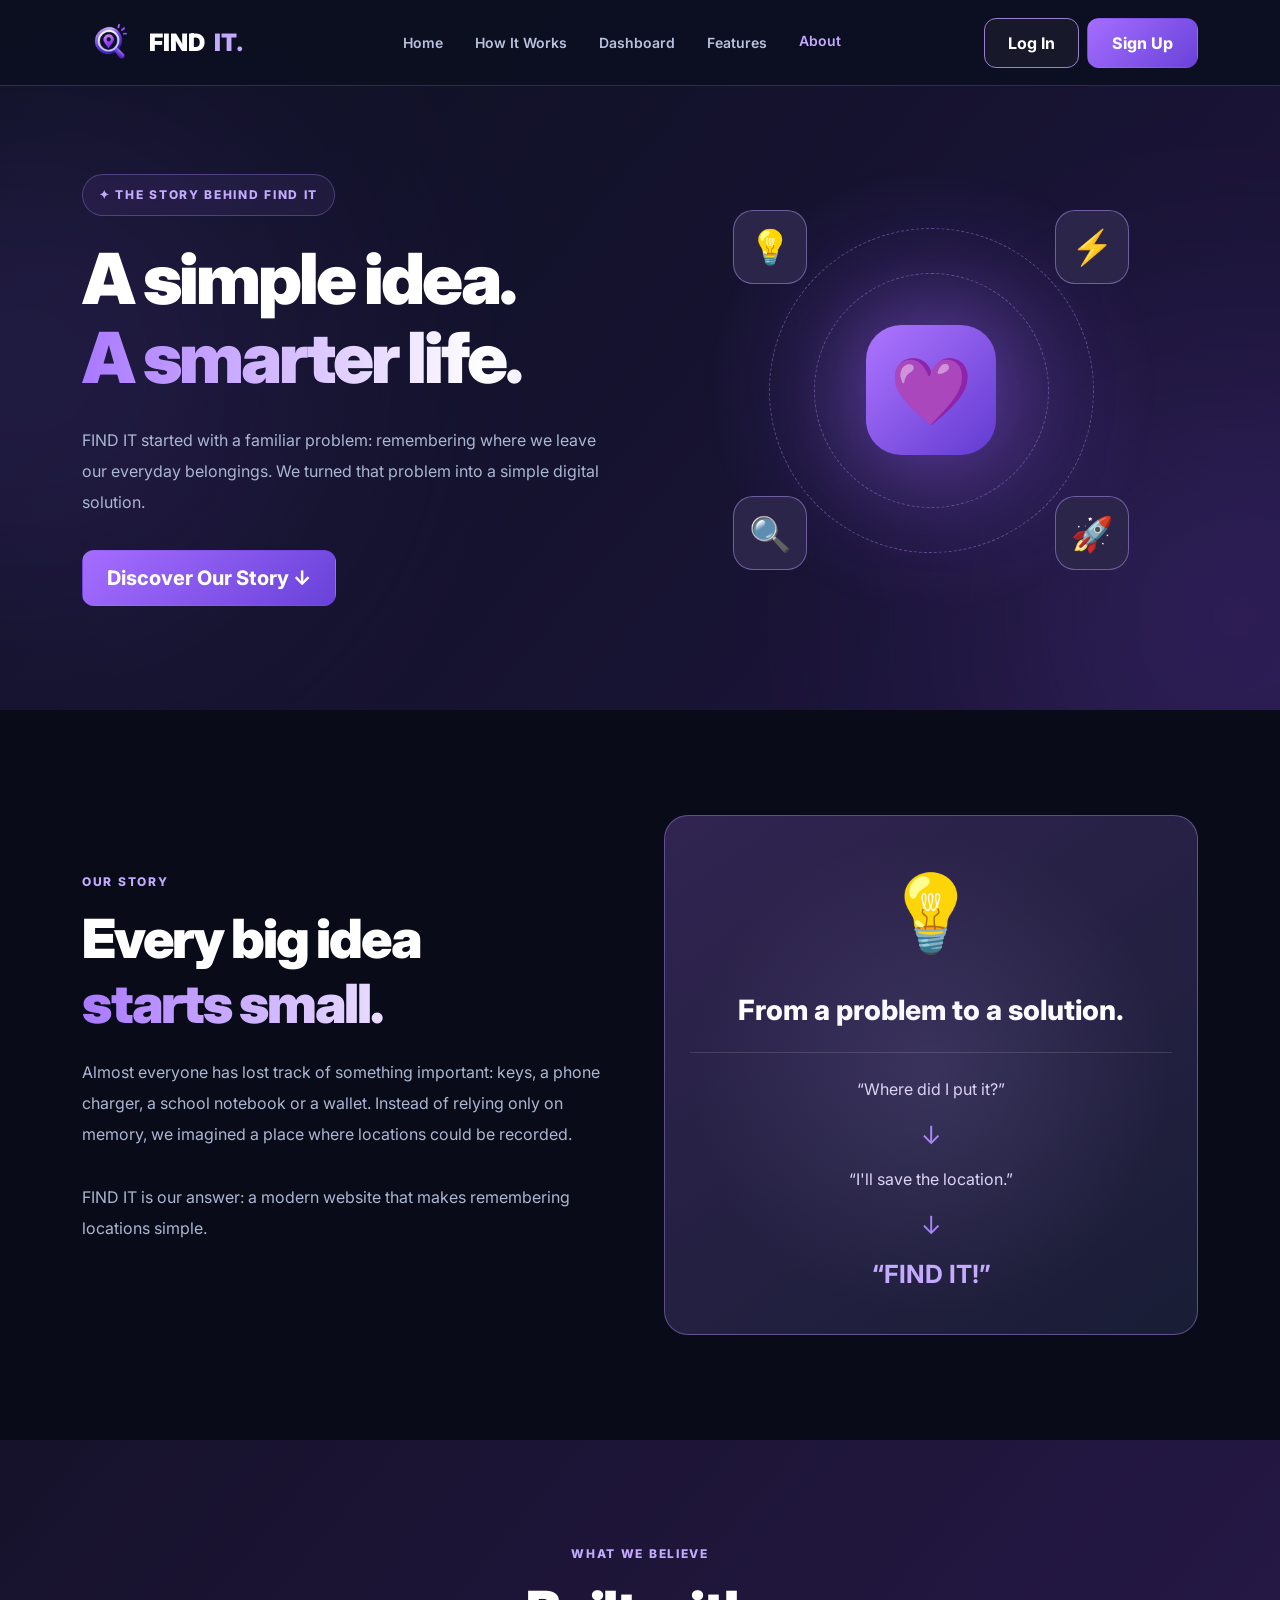
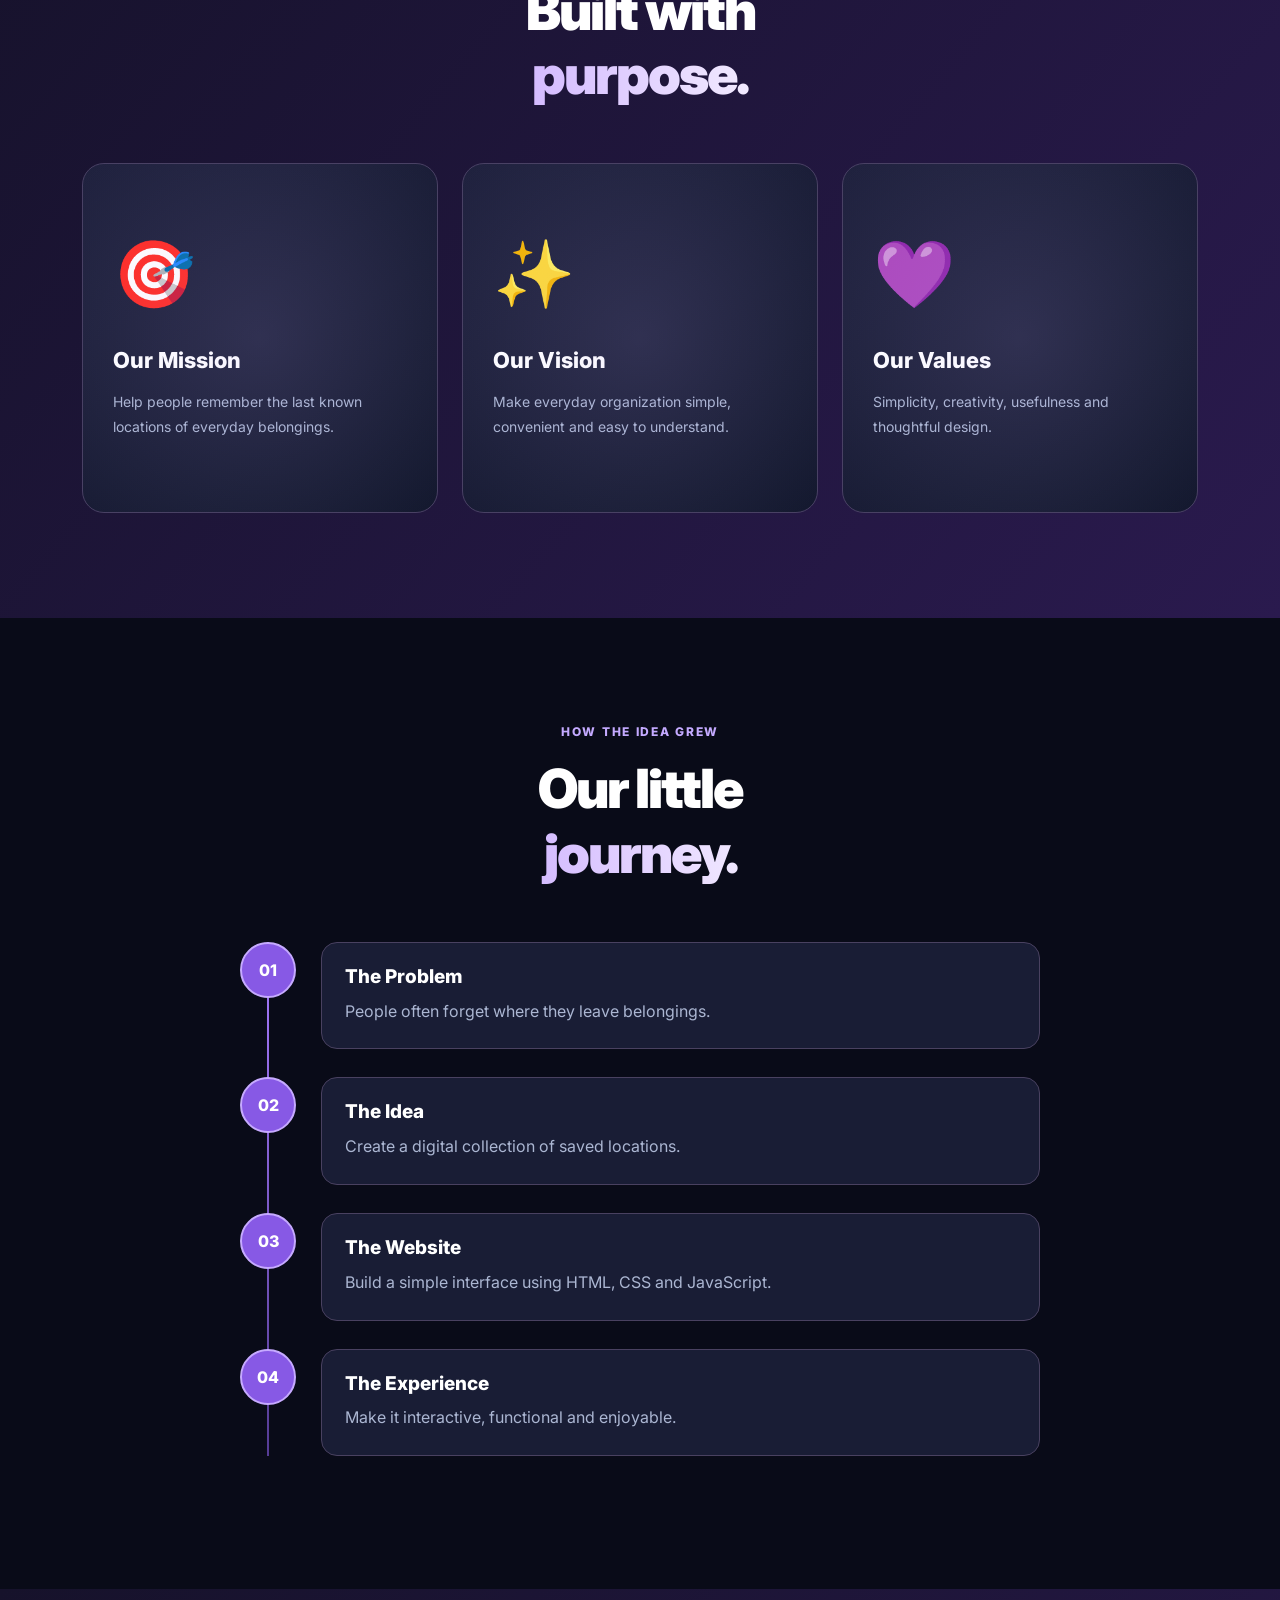
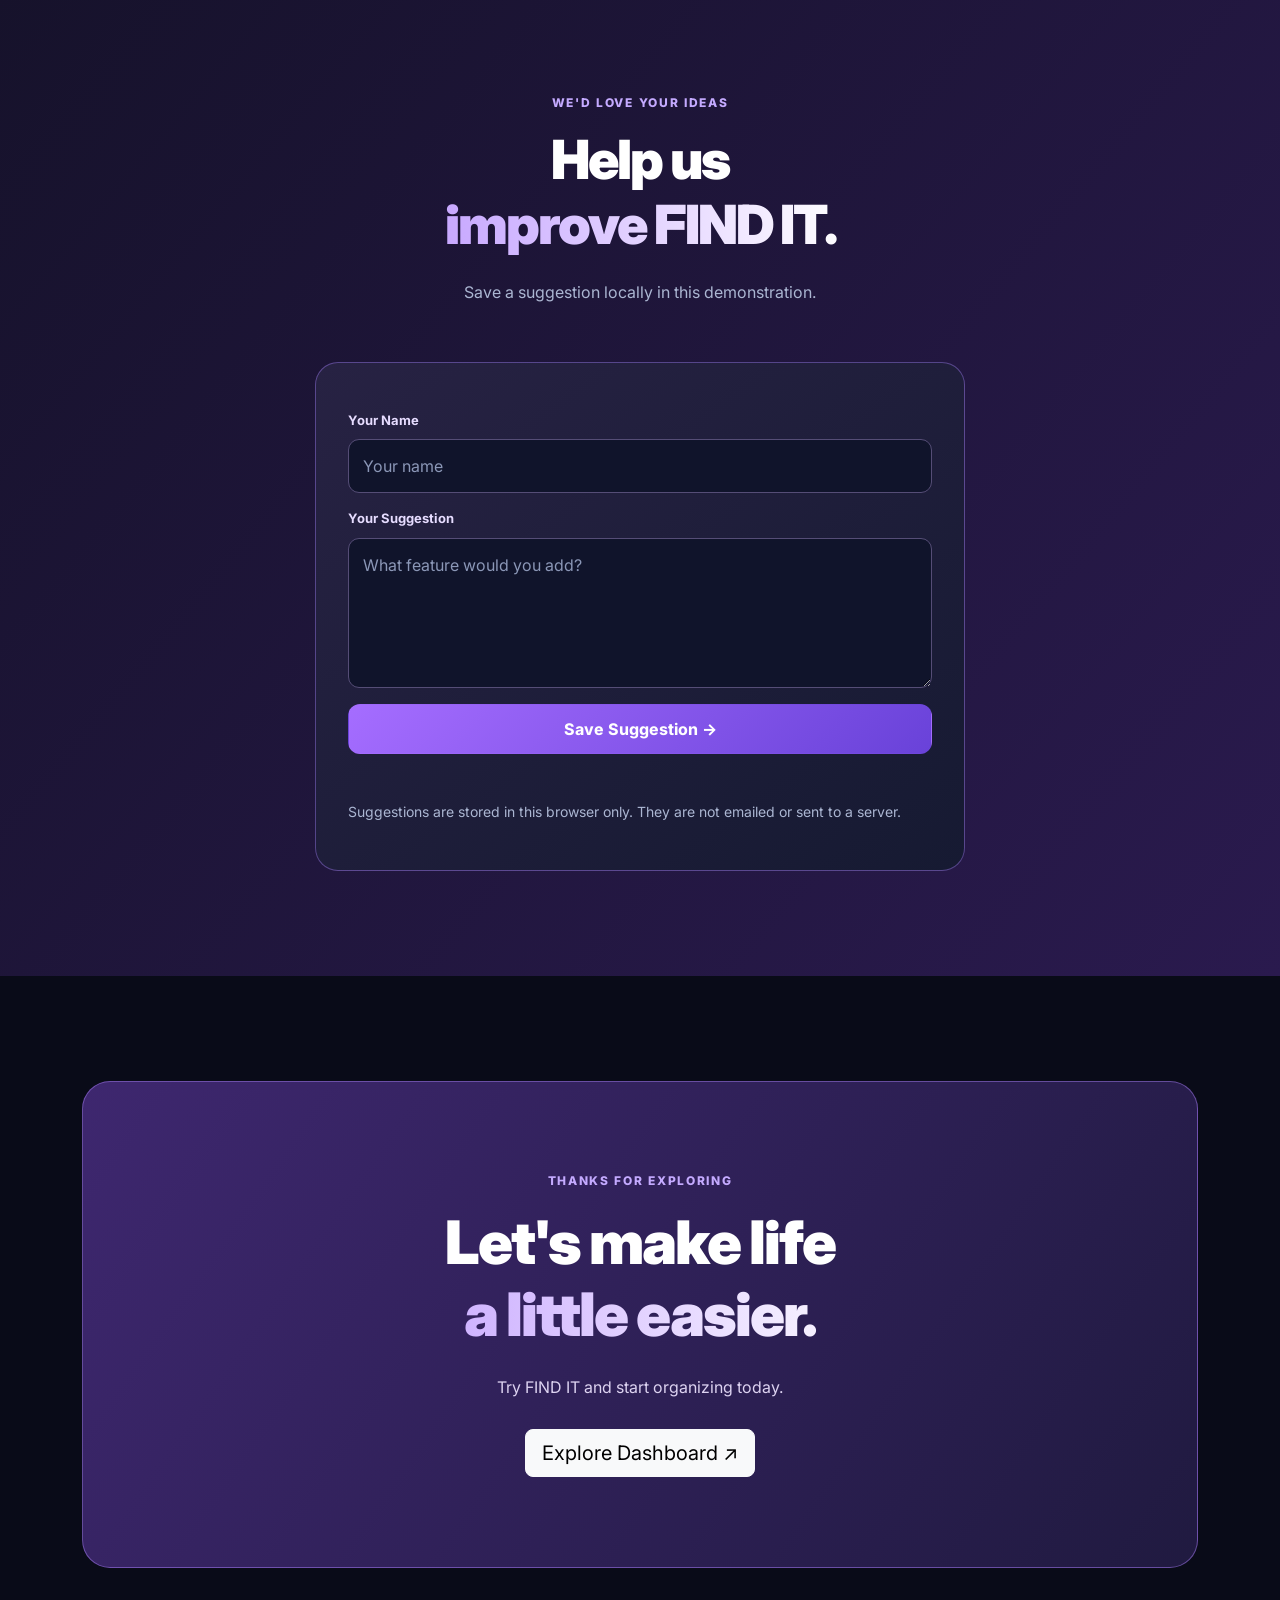
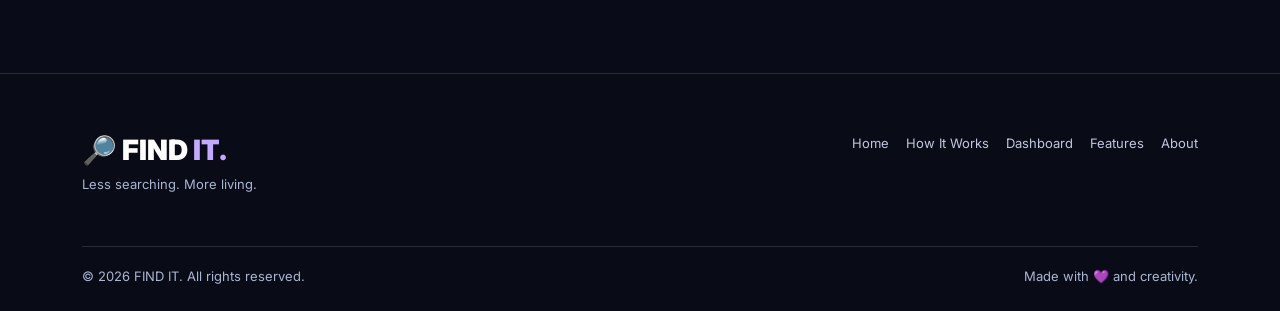
==== about.html @ 4966f564 "A A" ====
<!DOCTYPE html>
<html lang="en">
<head>
  <meta charset="UTF-8">
  <meta name="viewport" content="width=device-width, initial-scale=1">
  <title>FIND IT | About Us</title>
  <link rel="stylesheet" href="https://cdn.jsdelivr.net/npm/bootstrap@5.3.3/dist/css/bootstrap.min.css">
  <link rel="stylesheet" href="style.css">
</head>
<body data-page="about">

<div id="site-header"></div>
<div class="scroll-progress" id="scrollProgress"></div>

<main>

  <section class="hero inner-hero">
    <div class="glow glow-one"></div>
    <div class="glow glow-two"></div>

    <div class="container">
      <div class="row align-items-center g-5">

        <div class="col-lg-6">
          <p class="eyebrow animate-down">
            ✦ THE STORY BEHIND FIND IT
          </p>

          <h1 class="hero-title">
            <span class="line-appear">A simple idea.</span>
            <span class="gradient-text line-appear delay-one">
              A smarter life.
            </span>
          </h1>

          <p class="hero-description animate-up">
            FIND IT started with a familiar problem:
            remembering where we leave our everyday belongings.
            We turned that problem into a simple digital solution.
          </p>

          <a href="#ourStory" class="btn btn-glow btn-lg">
            Discover Our Story ↓
          </a>
        </div>

        <div class="col-lg-6">
          <div class="magic-scene animate-right">
            <div class="orbit orbit-large"></div>
            <div class="orbit orbit-small"></div>
            <div class="magic-center">💜</div>
            <span class="magic-item magic-one">💡</span>
            <span class="magic-item magic-two">⚡</span>
            <span class="magic-item magic-three">🔍</span>
            <span class="magic-item magic-four">🚀</span>
          </div>
        </div>

      </div>
    </div>
  </section>

  <section class="section-space" id="ourStory">
    <div class="container">
      <div class="row align-items-center g-5">

        <div class="col-lg-6 reveal-left">
          <p class="section-label">OUR STORY</p>

          <h2 class="section-title">
            Every big idea
            <span class="gradient-text">starts small.</span>
          </h2>

          <p class="section-description">
            Almost everyone has lost track of something important:
            keys, a phone charger, a school notebook or a wallet.
            Instead of relying only on memory, we imagined
            a place where locations could be recorded.
          </p>

          <p class="section-description">
            FIND IT is our answer: a modern website
            that makes remembering locations simple.
          </p>
        </div>

        <div class="col-lg-6 reveal-right">
          <div class="story-card tilt-card">
            <div class="story-icon">💡</div>
            <h3>From a problem to a solution.</h3>
            <div class="story-line"></div>
            <p>“Where did I put it?”</p>
            <div class="story-arrow">↓</div>
            <p>“I'll save the location.”</p>
            <div class="story-arrow">↓</div>
            <strong>“FIND IT!”</strong>
          </div>
        </div>

      </div>
    </div>
  </section>

  <section class="section-space section-purple">
    <div class="container">
      <div class="section-heading reveal-zoom">
        <p class="section-label">WHAT WE BELIEVE</p>
        <h2>
          Built with
          <span class="gradient-text">purpose.</span>
        </h2>
      </div>

      <div class="row g-4">

        <div class="col-lg-4">
          <div class="feature-card reveal-left tilt-card">
            <div class="feature-icon">🎯</div>
            <h3>Our Mission</h3>
            <p>
              Help people remember the last known locations
              of everyday belongings.
            </p>
          </div>
        </div>

        <div class="col-lg-4">
          <div class="feature-card reveal-up tilt-card">
            <div class="feature-icon">✨</div>
            <h3>Our Vision</h3>
            <p>
              Make everyday organization simple,
              convenient and easy to understand.
            </p>
          </div>
        </div>

        <div class="col-lg-4">
          <div class="feature-card reveal-right tilt-card">
            <div class="feature-icon">💜</div>
            <h3>Our Values</h3>
            <p>
              Simplicity, creativity, usefulness
              and thoughtful design.
            </p>
          </div>
        </div>

      </div>
    </div>
  </section>

  <section class="section-space">
    <div class="container">
      <div class="section-heading reveal-up">
        <p class="section-label">HOW THE IDEA GREW</p>
        <h2>
          Our little
          <span class="gradient-text">journey.</span>
        </h2>
      </div>

      <div class="timeline">
        <div class="timeline-item reveal-left">
          <span class="timeline-number">01</span>
          <div>
            <h3>The Problem</h3>
            <p>People often forget where they leave belongings.</p>
          </div>
        </div>

        <div class="timeline-item reveal-right">
          <span class="timeline-number">02</span>
          <div>
            <h3>The Idea</h3>
            <p>Create a digital collection of saved locations.</p>
          </div>
        </div>

        <div class="timeline-item reveal-left">
          <span class="timeline-number">03</span>
          <div>
            <h3>The Website</h3>
            <p>Build a simple interface using HTML, CSS and JavaScript.</p>
          </div>
        </div>

        <div class="timeline-item reveal-right">
          <span class="timeline-number">04</span>
          <div>
            <h3>The Experience</h3>
            <p>Make it interactive, functional and enjoyable.</p>
          </div>
        </div>
      </div>
    </div>
  </section>

  <section class="section-space section-purple">
    <div class="container">

      <div class="section-heading reveal-zoom">
        <p class="section-label">WE'D LOVE YOUR IDEAS</p>
        <h2>
          Help us
          <span class="gradient-text">improve FIND IT.</span>
        </h2>
        <p>Save a suggestion locally in this demonstration.</p>
      </div>

      <form id="feedbackForm" class="feedback-card reveal-up">
        <label for="feedbackName">Your Name</label>
        <input id="feedbackName" class="form-control dark-input"
               required maxlength="60"
               placeholder="Your name">

        <label for="feedbackMessage">Your Suggestion</label>
        <textarea id="feedbackMessage"
                  class="form-control dark-input"
                  rows="5" required maxlength="500"
                  placeholder="What feature would you add?"></textarea>

        <button type="submit" class="btn btn-glow w-100 mt-3">
          Save Suggestion →
        </button>

        <p id="feedbackStatus" role="status" class="form-status"></p>

        <p class="small muted">
          Suggestions are stored in this browser only.
          They are not emailed or sent to a server.
        </p>
      </form>

    </div>
  </section>

  <section class="section-space">
    <div class="container">
      <div class="cta-card reveal-zoom">
        <p class="section-label">THANKS FOR EXPLORING</p>
        <h2>
          Let's make life
          <span class="gradient-text">a little easier.</span>
        </h2>
        <p>Try FIND IT and start organizing today.</p>
        <a href="dashboard.html" class="btn btn-light btn-lg">
          Explore Dashboard ↗
        </a>
      </div>
    </div>
  </section>

</main>

<div id="site-footer"></div>

<script src="https://cdn.jsdelivr.net/npm/bootstrap@5.3.3/dist/js/bootstrap.bundle.min.js"></script>
<script src="main.js"></script>
</body>
</html>
---- style.css ----
@import url("https://fonts.googleapis.com/css2?family=Inter:wght@400;500;600;700;800;900&display=swap");

:root {
  --bg: #090b18;
  --surface: #171b33;
  --surface2: #24213e;
  --purple: #9364f6;
  --purple-light: #c4aaff;
  --text: #ffffff;
  --muted: #abb6d2;
  --border: #ffffff22;
}

* {
  box-sizing: border-box;
}

html {
  scroll-behavior: smooth;
  scroll-padding-top: 90px;
}

body {
  margin: 0;
  background: var(--bg);
  color: var(--text);
  font-family: Inter, Arial, sans-serif;
  overflow-x: hidden;
}

a {
  text-decoration: none;
}

button, input, textarea, select {
  font-family: inherit;
}

button:focus-visible,
a:focus-visible,
input:focus-visible {
  outline: 2px solid #d9c8ff;
  outline-offset: 3px;
}

::selection {
  background: #9064e9;
  color: white;
}

.scroll-progress {
  position: fixed;
  top: 0;
  left: 0;
  width: 0;
  height: 3px;
  z-index: 3000;
  background: linear-gradient(90deg, #9564ff, #f0d3ff);
  box-shadow: 0 0 18px #a77aff;
  pointer-events: none;
}

.site-nav {
  min-height: 86px;
  background: #0c1021ed;
  backdrop-filter: blur(22px);
  border-bottom: 1px solid var(--border);
  transition: box-shadow .3s, background .3s;
}

.site-nav.scrolled {
  background: #090c18f5;
  box-shadow: 0 15px 45px #0007;
}

.brand {
  display: flex;
  align-items: center;
  gap: 9px;
  color: white !important;
  font-size: 24px;
  font-weight: 900;
}

.brand img {
  width: 58px;
  height: 58px;
  object-fit: contain;
  transition: transform .4s;
}

.brand:hover img {
  transform: rotate(-10deg) scale(1.14);
}

.brand span,
.site-footer h3 span {
  color: var(--purple-light);
}

.site-nav .nav-link {
  color: #b9c2dd;
  font-size: 14px;
  font-weight: 600;
  padding: 10px 12px !important;
  transition: color .25s, transform .25s;
}

.site-nav .nav-link:hover,
.site-nav .nav-link.active {
  color: var(--purple-light);
  transform: translateY(-2px);
}

.btn-glow {
  background: linear-gradient(135deg, #a56dff, #6942d9);
  border: 1px solid transparent;
  border-radius: 12px;
  color: white;
  padding: 12px 24px;
  font-weight: 750;
  transition: transform .3s, box-shadow .3s, background .3s;
}

.btn-glow:hover {
  color: white;
  transform: translateY(-5px);
  box-shadow: 0 15px 40px #8b5cf677;
}

.btn-outline-custom {
  background: #ffffff0b;
  border: 1px solid #9b80cf;
  color: white;
  border-radius: 12px;
  padding: 11px 23px;
  font-weight: 700;
  transition: .3s;
}

.btn-outline-custom:hover {
  background: #9265e933;
  color: white;
  border-color: #d3bcff;
  transform: translateY(-4px);
}

.avatar-button {
  display: grid;
  place-items: center;
  position: relative;
  overflow: hidden;
  width: 49px;
  height: 49px;
  border-radius: 50%;
  border: 2px solid #baa0ff;
  background: linear-gradient(135deg, #a16cff, #633ecb);
  color: white;
  font-size: 21px;
  font-weight: 800;
  transition: transform .3s, box-shadow .3s;
}

.avatar-button:hover {
  transform: scale(1.1);
  box-shadow: 0 0 30px #9064ff77;
}

.avatar-button::after {
  display: none;
}

.avatar-photo {
  display: none;
  position: absolute;
  inset: 0;
  width: 100%;
  height: 100%;
  object-fit: cover;
}

.user-menu {
  min-width: 295px;
  background: #1b203a;
  border: 1px solid #795eae;
  border-radius: 17px;
  padding: 13px;
  color: white;
  box-shadow: 0 25px 75px #0009;
  animation: menuEnter .25s ease;
}

.user-menu .dropdown-item {
  color: #eee5ff;
  border-radius: 10px;
  padding: 12px;
  white-space: normal;
}

.user-menu .dropdown-item:hover {
  background: #8355e933;
  color: white;
}

.account-name,
.account-email {
  overflow-wrap: anywhere;
}

.account-email {
  color: var(--muted);
  font-size: 12px;
}

.hero {
  position: relative;
  isolation: isolate;
  min-height: 760px;
  display: flex;
  align-items: center;
  overflow: hidden;
  padding: 170px 0 100px;
  background: linear-gradient(130deg, #0c1020, #1e153d);
}

.inner-hero {
  min-height: 640px;
}

.glow {
  position: absolute;
  z-index: -1;
  width: 430px;
  height: 430px;
  border-radius: 50%;
  background: #8954ea;
  filter: blur(140px);
  opacity: .25;
  pointer-events: none;
  animation: glowMove 10s ease-in-out infinite alternate;
}

.glow-one {
  left: -190px;
  top: 150px;
}

.glow-two {
  right: -170px;
  bottom: -120px;
  animation-delay: -4s;
}

.grid-background {
  position: absolute;
  inset: 0;
  opacity: .1;
  background-image:
    linear-gradient(#a78bfa55 1px, transparent 1px),
    linear-gradient(90deg, #a78bfa55 1px, transparent 1px);
  background-size: 75px 75px;
  mask-image: linear-gradient(to bottom, transparent, black, transparent);
  pointer-events: none;
}

.eyebrow,
.section-label,
.kicker {
  color: var(--purple-light);
  font-size: 12px;
  letter-spacing: 1.7px;
  font-weight: 800;
}

.eyebrow {
  display: inline-block;
  border: 1px solid #a88aff55;
  border-radius: 40px;
  background: #9066df18;
  padding: 11px 16px;
  margin-bottom: 24px;
  animation: badgePulse 4s infinite;
}

.hero-title {
  font-size: clamp(43px, 5.5vw, 77px);
  font-weight: 900;
  letter-spacing: -3px;
  line-height: 1.12;
  margin-bottom: 27px;
}

.hero-title > span,
.section-heading h2 > span,
.section-title > span,
.cta-card h2 > span {
  display: block;
}

.gradient-text {
  background: linear-gradient(
    90deg,
    #a978ff,
    #ffffff,
    #9767ff,
    #e5d4ff,
    #a978ff
  );
  background-size: 300%;
  background-clip: text;
  -webkit-background-clip: text;
  -webkit-text-fill-color: transparent;
  animation: gradientMove 7s linear infinite;
}

.hero-description,
.section-description {
  max-width: 550px;
  color: var(--muted);
  font-size: 16px;
  line-height: 1.95;
  margin-bottom: 32px;
}

.hero-highlights {
  display: flex;
  flex-wrap: wrap;
  gap: 22px;
  color: #c5b7e7;
  font-size: 12px;
  margin-top: 30px;
}

.showcase-scene,
.hero-scene,
.magic-scene {
  min-height: 470px;
  position: relative;
  display: flex;
  align-items: center;
  justify-content: center;
  perspective: 1100px;
}

.orbit {
  position: absolute;
  border-radius: 50%;
  border: 1px dashed #b89aff66;
  pointer-events: none;
  animation: rotateOrbit 23s linear infinite;
}

.orbit-large {
  width: 445px;
  height: 445px;
}

.orbit-small {
  width: 330px;
  height: 330px;
  animation-direction: reverse;
  animation-duration: 16s;
}

.dashboard-preview {
  width: min(100%, 430px);
  position: relative;
  z-index: 2;
  border-radius: 25px;
  border: 1px solid #b193ff66;
  background: linear-gradient(145deg, #292445ef, #151b35f5);
  padding: 27px;
  box-shadow: 0 35px 90px #0009;
  backdrop-filter: blur(20px);
  transform-style: preserve-3d;
  animation: dashboardFloat 7s ease-in-out infinite;
  transition: transform .2s, box-shadow .3s;
}

.dashboard-preview:hover {
  box-shadow: 0 40px 95px #8655e855;
}

.preview-header,
.preview-footer {
  display: flex;
  justify-content: space-between;
  color: #c0acf7;
  font-size: 11px;
  letter-spacing: 1px;
}

.preview-header {
  margin-bottom: 25px;
}

.dashboard-preview h3 {
  font-size: 23px;
  font-weight: 800;
}

.muted {
  color: var(--muted);
}

.dashboard-preview .muted {
  font-size: 13px;
}

.preview-search {
  padding: 14px;
  margin: 22px 0;
  border: 1px solid #41466c;
  border-radius: 11px;
  background: #0c122a;
  color: #9faacc;
  font-size: 13px;
}

.preview-item {
  display: flex;
  align-items: center;
  gap: 13px;
  padding: 12px;
  margin: 11px 0;
  background: #ffffff0c;
  border: 1px solid #ffffff14;
  border-radius: 12px;
  transition: transform .3s, background .3s;
}

.preview-item:hover {
  transform: translateX(8px);
  background: #8b63e533;
}

.item-emoji {
  width: 45px;
  height: 45px;
  display: grid;
  place-items: center;
  border-radius: 12px;
  background: #9064ec30;
  font-size: 24px;
  flex-shrink: 0;
}

.preview-item strong,
.preview-item small {
  display: block;
}

.preview-item strong {
  font-size: 13px;
}

.preview-item small {
  color: var(--muted);
  font-size: 11px;
  margin-top: 5px;
}

.check {
  color: #86efac;
  margin-left: auto;
}

.preview-footer {
  margin-top: 22px;
  color: var(--muted);
}

.floating-tag {
  position: absolute;
  z-index: 3;
  padding: 14px 19px;
  background: #2b2548ed;
  border: 1px solid #b28bff88;
  border-radius: 13px;
  box-shadow: 0 16px 38px #0008;
  font-size: 13px;
  animation: floatObject 5s ease-in-out infinite;
}

.tag-top {
  right: 0;
  top: 5%;
}

.tag-bottom {
  left: 0;
  bottom: 5%;
  animation-delay: -2.5s;
}

.scroll-down {
  display: flex;
  flex-direction: column;
  align-items: center;
  gap: 9px;
  width: max-content;
  color: #b8a4ee;
  font-size: 11px;
  letter-spacing: 2px;
  margin: 65px auto 0;
}

.scroll-arrow {
  font-size: 25px;
  animation: scrollBounce 1.5s ease-in-out infinite;
}

.process-strip {
  padding: 34px 0;
  background: #111529;
  border-top: 1px solid var(--border);
  border-bottom: 1px solid var(--border);
  color: #ded9f1;
}

.process-strip strong {
  color: #bda4ff;
  margin-right: 10px;
}

.section-space {
  padding: 105px 0;
}

.section-purple {
  background: linear-gradient(130deg, #16122b, #2a1a4e);
}

.section-heading {
  max-width: 840px;
  margin: 0 auto 55px;
  text-align: center;
}

.section-heading h2,
.section-title {
  font-size: clamp(33px, 4.5vw, 54px);
  font-weight: 900;
  line-height: 1.2;
  letter-spacing: -2px;
  margin: 15px 0 20px;
}

.section-heading > p:last-child {
  color: var(--muted);
  line-height: 1.8;
}

.feature-card {
  position: relative;
  display: flex;
  flex-direction: column;
  min-height: 350px;
  height: 100%;
  padding: 30px;
  overflow: hidden;
  background: linear-gradient(145deg, #20223f, #14192f);
  border: 1px solid #494164;
  border-radius: 22px;
  color: white;
  transform-style: preserve-3d;
  transition: transform .2s, border-color .3s, box-shadow .3s;
}

.feature-card:hover {
  color: white;
  border-color: #ad8aff;
  box-shadow: 0 22px 65px #8551eb44;
}

.feature-card::before,
.comparison-card::before,
.story-card::before {
  content: "";
  position: absolute;
  inset: 0;
  border-radius: inherit;
  background: radial-gradient(
    320px circle at var(--mouse-x, 50%) var(--mouse-y, 50%),
    #c2adff22,
    transparent 75%
  );
  pointer-events: none;
}

.card-top {
  display: flex;
  justify-content: space-between;
  color: #c4aaff;
  font-size: 11px;
  letter-spacing: 1px;
}

.feature-icon {
  font-size: 66px;
  margin: 30px 0 24px;
  animation: floatObject 5s ease-in-out infinite;
}

.feature-card h3 {
  font-size: 22px;
  font-weight: 800;
  margin-bottom: 15px;
}

.feature-card p {
  color: var(--muted);
  font-size: 14px;
  line-height: 1.8;
}

.card-link {
  color: var(--purple-light);
  font-size: 13px;
  font-weight: 700;
  margin-top: auto;
  padding-top: 23px;
}

.magic-scene {
  min-height: 440px;
  background: radial-gradient(circle, #8658e13c, transparent 65%);
}

.magic-scene .orbit-large {
  width: 325px;
  height: 325px;
}

.magic-scene .orbit-small {
  width: 235px;
  height: 235px;
}

.magic-center {
  position: relative;
  z-index: 2;
  width: 130px;
  height: 130px;
  display: grid;
  place-items: center;
  border-radius: 35px;
  background: linear-gradient(135deg, #ae75ff, #623bd1);
  font-size: 66px;
  box-shadow: 0 0 100px #9d64ff88;
  animation: corePulse 4s ease-in-out infinite;
}

.magic-item {
  position: absolute;
  z-index: 3;
  display: grid;
  place-items: center;
  width: 74px;
  height: 74px;
  background: #2b254a;
  border: 1px solid #ba9fff77;
  border-radius: 20px;
  font-size: 34px;
  animation: floatObject 5s ease-in-out infinite;
  transition: scale .3s, box-shadow .3s;
}

.magic-item:hover {
  scale: 1.25;
  animation-play-state: paused;
  box-shadow: 0 0 50px #9e73ff99;
}

.magic-one { top: 9%; left: 13%; }
.magic-two { top: 9%; right: 13%; animation-delay: -1s; }
.magic-three { bottom: 9%; left: 13%; animation-delay: -2s; }
.magic-four { bottom: 9%; right: 13%; animation-delay: -3s; }
.magic-five { top: 43%; right: 0; animation-delay: -4s; }

.stat-showcase {
  height: 100%;
  padding: 40px 25px;
  border: 1px solid #3d3b5b;
  border-radius: 20px;
  background: #171b31;
  transition: transform .35s, border-color .35s;
}

.stat-showcase:hover {
  transform: translateY(-12px);
  border-color: #a982ff;
}

.stat-visual {
  font-size: 56px;
  margin-bottom: 20px;
  animation: floatObject 5s infinite;
}

.stat-showcase h3 {
  font-weight: 800;
}

.stat-showcase p {
  color: var(--muted);
  line-height: 1.8;
  font-size: 14px;
}

.cta-card {
  position: relative;
  overflow: hidden;
  text-align: center;
  padding: 90px 25px;
  border: 1px solid #9d77e888;
  border-radius: 28px;
  background: linear-gradient(125deg, #3e276f, #201a40);
  transition: transform .4s, box-shadow .4s;
}

.cta-card:hover {
  transform: translateY(-10px);
  box-shadow: 0 30px 85px #7856ed44;
}

.cta-card h2 {
  position: relative;
  font-size: clamp(35px, 5vw, 60px);
  font-weight: 900;
  letter-spacing: -2px;
}

.cta-card p:not(.section-label) {
  color: #ddd3f1;
  margin: 25px 0 30px;
}

.cta-glow {
  position: absolute;
  right: -140px;
  top: -170px;
  width: 360px;
  height: 360px;
  border-radius: 50%;
  background: #a66aff66;
  filter: blur(100px);
  animation: glowMove 8s infinite alternate;
}

.site-footer {
  padding: 60px 0 25px;
  background: #090b16;
  border-top: 1px solid var(--border);
}

.site-footer h3 {
  font-weight: 900;
}

.site-footer p,
.site-footer small {
  color: var(--muted);
  font-size: 13px;
}

.footer-links {
  display: flex;
  flex-wrap: wrap;
  gap: 17px;
  justify-content: flex-end;
}

.footer-links a {
  color: #c0c7df;
  font-size: 13px;
}

.footer-links a:hover {
  color: var(--purple-light);
}

.footer-line {
  height: 1px;
  background: var(--border);
  margin: 35px 0 20px;
}

.walkthrough {
  max-width: 720px;
  margin: auto;
  padding: 38px;
  border: 1px solid #a98cff88;
  border-radius: 25px;
  background: linear-gradient(145deg, #272244, #171c35);
  box-shadow: 0 30px 80px #0008;
}

.walk-header {
  display: flex;
  align-items: center;
  justify-content: space-between;
  gap: 20px;
  color: var(--purple-light);
  font-size: 12px;
  font-weight: 800;
}

.walk-progress {
  width: 180px;
  height: 8px;
  background: #40385a;
  border-radius: 20px;
  overflow: hidden;
}

.walk-progress div {
  width: 33.333%;
  height: 100%;
  background: linear-gradient(90deg, #ba93ff, #6c46de);
  border-radius: inherit;
  transition: width .4s;
}

.walk-icon {
  font-size: 78px;
  text-align: center;
  margin: 22px 0;
  animation: floatObject 5s infinite;
}

.walkthrough h3,
.walkthrough > p {
  text-align: center;
}

.walkthrough h3 {
  font-size: 29px;
  font-weight: 850;
}

.walkthrough > p {
  color: var(--muted);
  line-height: 1.8;
}

.walk-fields {
  margin-top: 26px;
}

.walk-fields label,
.custom-modal label,
.feedback-card label {
  display: block;
  font-size: 13px;
  font-weight: 700;
  color: #e6dcff;
  margin: 16px 0 9px;
}

.dark-input,
.walk-fields .form-control,
.custom-modal .form-control,
.custom-modal .form-select {
  background: #10142b;
  border: 1px solid #554d76;
  border-radius: 11px;
  color: white;
  padding: 14px;
}

.dark-input:focus,
.walk-fields .form-control:focus,
.custom-modal .form-control:focus,
.custom-modal .form-select:focus {
  background: #131a31;
  border-color: #ae8aff;
  color: white;
  box-shadow: 0 0 0 3px #8054df30;
}

.dark-input::placeholder,
.custom-modal .form-control::placeholder {
  color: #8b97b7;
}

.custom-modal option,
.dark-input option {
  background: #141931;
  color: white;
}

.success-note {
  background: #22c55e22;
  color: #bbf7d0;
  border: 1px solid #4ade8066;
  border-radius: 12px;
  padding: 18px;
  margin-top: 20px;
  overflow-wrap: anywhere;
}

.form-error,
.form-status {
  min-height: 18px;
  color: #fca5a5;
  font-size: 12px;
  margin-top: 13px;
}

.comparison-card {
  position: relative;
  min-height: 390px;
  height: 100%;
  padding: 35px;
  border-radius: 23px;
  border: 1px solid #65577c;
  background: #1c2039;
  transition: transform .2s, box-shadow .3s;
}

.comparison-good {
  background: linear-gradient(145deg, #3b255f, #1c203b);
  border-color: #a47df0;
}

.comparison-icon {
  font-size: 76px;
  margin: 20px 0;
  animation: floatObject 5s infinite;
}

.comparison-card h3 {
  font-size: 26px;
  font-weight: 800;
}

.comparison-card p {
  color: var(--muted);
  line-height: 1.8;
}

.comparison-status {
  display: inline-block;
  margin-top: 18px;
  padding: 13px;
  border-radius: 11px;
  background: #ffffff10;
}

.comparison-bad .comparison-status {
  color: #fda4af;
}

.comparison-good .comparison-status {
  color: #86efac;
}

.custom-accordion {
  max-width: 820px;
  margin: auto;
}

.custom-accordion .accordion-item {
  background: #1b2039;
  color: #c8d0e6;
  border: 1px solid #554970;
  border-radius: 13px;
  overflow: hidden;
  margin-bottom: 13px;
}

.custom-accordion .accordion-button {
  background: #20243e;
  color: white;
  padding: 21px;
  font-weight: 750;
  box-shadow: none;
}

.custom-accordion .accordion-button:not(.collapsed) {
  background: #302749;
  color: var(--purple-light);
}

.custom-accordion .accordion-button::after {
  filter: brightness(0) invert(1);
}

.custom-accordion .accordion-body {
  line-height: 1.8;
}

.dashboard-page {
  min-height: 85vh;
  padding: 155px 0 110px;
  background:
    radial-gradient(circle at 80% 10%, #4e278066, transparent 40%),
    var(--bg);
}

.dashboard-heading {
  display: flex;
  align-items: center;
  justify-content: space-between;
  gap: 25px;
  margin-bottom: 40px;
}

.dashboard-heading h1 {
  font-size: clamp(40px, 4.5vw, 62px);
  font-weight: 900;
  letter-spacing: -2px;
}

.dashboard-heading h1 span {
  display: inline-block;
}

.dashboard-heading p:last-child {
  color: var(--muted);
}

.dashboard-welcome {
  padding: 28px;
  background: #30224c;
  border: 1px solid #a47ef066;
  border-radius: 20px;
  margin-bottom: 30px;
}

.dashboard-welcome h3 {
  font-weight: 800;
}

.dashboard-welcome p {
  color: #d0c9e8;
}

.stat-card {
  display: flex;
  align-items: center;
  gap: 18px;
  min-height: 140px;
  height: 100%;
  padding: 27px;
  border: 1px solid #43405c;
  border-radius: 18px;
  background: linear-gradient(145deg, #20223d, #151a30);
  transition: transform .35s, border-color .35s;
}

.stat-card:hover {
  transform: translateY(-9px);
  border-color: #aa85f5;
}

.stat-icon {
  display: grid;
  place-items: center;
  width: 65px;
  height: 65px;
  flex-shrink: 0;
  background: #895ae833;
  border-radius: 17px;
  font-size: 33px;
}

.stat-card p {
  color: var(--muted);
  font-size: 13px;
  margin: 0 0 5px;
}

.stat-card strong {
  font-size: 35px;
  font-weight: 900;
}

.dashboard-toolbar {
  padding: 23px;
  margin: 35px 0 40px;
  border: 1px solid #4a4168;
  border-radius: 18px;
  background: #181c34;
}

.collection-heading {
  display: flex;
  justify-content: space-between;
  align-items: center;
  margin-bottom: 23px;
}

.collection-heading h2 {
  font-weight: 850;
  font-size: 27px;
}

.collection-heading span {
  color: var(--muted);
}

.item-card {
  min-height: 320px;
  height: 100%;
  padding: 26px;
  background: linear-gradient(145deg, #22223e, #151b32);
  border: 1px solid #484164;
  border-radius: 21px;
  transition: transform .3s, border-color .3s, box-shadow .3s;
  animation: cardAppear .5s ease both;
}

.item-card:hover {
  transform: translateY(-10px);
  border-color: #ab88fc;
  box-shadow: 0 22px 65px #8551e833;
}

.item-card-icon {
  display: grid;
  place-items: center;
  width: 65px;
  height: 65px;
  background: #865ee933;
  border-radius: 17px;
  font-size: 34px;
  margin-bottom: 20px;
}

.item-category {
  color: #c5aaff;
  font-size: 11px;
  font-weight: 800;
  letter-spacing: 1px;
}

.item-card h3 {
  font-size: 22px;
  font-weight: 800;
  margin: 12px 0;
  overflow-wrap: anywhere;
}

.item-location {
  color: #ddd0fc;
  overflow-wrap: anywhere;
}

.item-notes {
  color: var(--muted);
  font-size: 13px;
  line-height: 1.8;
  overflow-wrap: anywhere;
}

.item-date {
  display: block;
  color: #91a0bb;
  font-size: 11px;
  margin-top: 19px;
}

.item-actions {
  display: flex;
  gap: 10px;
  margin-top: 22px;
}

.item-actions button {
  flex: 1;
  border-radius: 10px;
  padding: 11px;
  font-size: 12px;
  font-weight: 800;
  transition: .3s;
}

.edit-item {
  background: #835bdd33;
  color: #e2d5ff;
  border: 1px solid #ac8afa77;
}

.delete-item {
  background: #ef44441c;
  color: #fda4af;
  border: 1px solid #ef444455;
}

.item-actions button:hover {
  transform: translateY(-3px);
}

.empty-state {
  display: none;
  padding: 80px 20px;
  border: 1px dashed #685687;
  border-radius: 22px;
  background: #151a2d;
  text-align: center;
}

.empty-icon {
  font-size: 73px;
  margin-bottom: 20px;
  animation: floatObject 5s infinite;
}

.empty-state h3 {
  font-weight: 850;
}

.empty-state p {
  color: var(--muted);
  margin: 17px 0 24px;
}

.feature-explorer {
  max-width: 850px;
  margin: auto;
  border: 1px solid #a284e477;
  border-radius: 24px;
  background: #201d3a;
  padding: 25px;
}

.feature-tabs {
  display: flex;
  flex-wrap: wrap;
  gap: 10px;
  justify-content: center;
  margin-bottom: 28px;
}

.feature-tab {
  background: #ffffff0b;
  color: #d3c8ee;
  border: 1px solid #62547c;
  border-radius: 11px;
  padding: 12px 17px;
  font-size: 13px;
  transition: .3s;
}

.feature-tab:hover,
.feature-tab.active {
  background: #8c5fea;
  color: white;
  transform: translateY(-4px);
}

.feature-display {
  text-align: center;
  min-height: 340px;
  padding: 25px;
  background: #14192f;
  border-radius: 19px;
}

.feature-demo-icon {
  font-size: 75px;
  margin: 15px 0;
  animation: corePulse 4s infinite;
}

.feature-display h3 {
  font-weight: 850;
}

.feature-display p {
  color: var(--muted);
  line-height: 1.8;
}

.feature-example {
  width: max-content;
  max-width: 100%;
  margin: 20px auto;
  padding: 14px;
  border-radius: 11px;
  background: #8b5ff037;
  color: #e2d3ff;
  overflow-wrap: anywhere;
}

.story-card {
  position: relative;
  text-align: center;
  padding: 40px 25px;
  background: linear-gradient(145deg, #312451, #191d35);
  border: 1px solid #a586e377;
  border-radius: 24px;
  transition: transform .2s;
}

.story-icon {
  font-size: 75px;
  animation: floatObject 5s infinite;
}

.story-card h3 {
  font-weight: 800;
  margin: 25px 0;
}

.story-card p {
  color: #e0d8f5;
}

.story-card strong {
  color: #c5aaff;
  font-size: 25px;
}

.story-arrow {
  font-size: 25px;
  color: #a782f7;
  margin: 12px;
}

.story-line {
  height: 1px;
  background: #ffffff22;
  margin: 24px 0;
}

.timeline {
  max-width: 800px;
  margin: auto;
  position: relative;
}

.timeline::before {
  content: "";
  position: absolute;
  top: 0;
  bottom: 0;
  left: 27px;
  width: 2px;
  background: linear-gradient(#a67aff, #553c95);
}

.timeline-item {
  display: flex;
  align-items: flex-start;
  gap: 25px;
  position: relative;
  margin-bottom: 28px;
}

.timeline-number {
  position: relative;
  z-index: 2;
  flex-shrink: 0;
  display: grid;
  place-items: center;
  width: 56px;
  height: 56px;
  border-radius: 50%;
  background: #8759e5;
  border: 2px solid #c6aaff;
  font-weight: 800;
}

.timeline-item > div {
  flex: 1;
  padding: 23px;
  background: #191d35;
  border: 1px solid #494160;
  border-radius: 16px;
}

.timeline-item h3 {
  font-size: 19px;
  font-weight: 800;
}

.timeline-item p {
  color: var(--muted);
  margin: 0;
  line-height: 1.8;
}

.feedback-card {
  max-width: 650px;
  margin: auto;
  background: linear-gradient(145deg, #272243, #161a32);
  border: 1px solid #9b77eb77;
  border-radius: 23px;
  padding: 32px;
}

.custom-modal {
  background: linear-gradient(145deg, #292344, #151a32);
  border: 1px solid #9873e877;
  border-radius: 23px;
  padding: 10px;
  color: white;
}

.custom-modal .modal-title {
  font-size: 25px;
  font-weight: 850;
}

.custom-modal .modal-body {
  padding: 14px 24px 25px;
}

.custom-modal .form-control[type="file"] {
  font-size: 12px;
}

.photo-preview {
  display: grid;
  place-items: center;
  width: 70px;
  height: 70px;
  flex-shrink: 0;
  border-radius: 50%;
  background: #7a50dc;
  border: 2px solid #c4aaff;
  overflow: hidden;
  font-weight: 900;
  font-size: 25px;
}

.photo-preview img {
  display: none;
  width: 100%;
  height: 100%;
  object-fit: cover;
}

.settings-buttons {
  display: flex;
  flex-wrap: wrap;
  gap: 10px;
  margin-top: 18px;
}

.settings-buttons button {
  font-size: 12px;
}

.reveal-left,
.reveal-right,
.reveal-up,
.reveal-zoom {
  opacity: 0;
  filter: blur(10px);
  transition:
    opacity .95s ease,
    transform .95s cubic-bezier(.2,.7,.2,1),
    filter .95s ease;
  transition-delay: var(--delay, 0ms);
}

.reveal-left {
  transform: translateX(-90px);
}

.reveal-right {
  transform: translateX(90px);
}

.reveal-up {
  transform: translateY(85px);
}

.reveal-zoom {
  transform: translateY(45px) scale(.82);
}

.reveal-left.visible,
.reveal-right.visible,
.reveal-up.visible,
.reveal-zoom.visible {
  opacity: 1;
  transform: translate(0) scale(1);
  filter: blur(0);
}

.animate-up {
  animation: enterUp 1s ease both;
}

.animate-right {
  animation: enterRight 1.1s ease both;
}

.animate-down {
  animation: enterDown .9s ease both;
}

.line-appear {
  animation: enterUp 1s ease both;
}

.delay-one {
  animation-delay: .2s;
}

@keyframes enterUp {
  from {
    opacity: 0;
    transform: translateY(65px);
    filter: blur(10px);
  }
  to {
    opacity: 1;
    transform: translateY(0);
    filter: blur(0);
  }
}

@keyframes enterRight {
  from {
    opacity: 0;
    transform: translateX(90px);
    filter: blur(10px);
  }
  to {
    opacity: 1;
    transform: translateX(0);
    filter: blur(0);
  }
}

@keyframes enterDown {
  from {
    opacity: 0;
    transform: translateY(-35px);
    filter: blur(8px);
  }
  to {
    opacity: 1;
    transform: translateY(0);
    filter: blur(0);
  }
}

@keyframes floatObject {
  0%, 100% {
    transform: translateY(0) rotate(-4deg);
  }
  50% {
    transform: translateY(-23px) rotate(4deg);
  }
}

@keyframes dashboardFloat {
  0%, 100% {
    transform: translateY(0) rotateX(5deg) rotateY(-8deg);
  }
  50% {
    transform: translateY(-22px) rotateX(9deg) rotateY(-3deg);
  }
}

@keyframes rotateOrbit {
  to {
    transform: rotate(360deg);
  }
}

@keyframes corePulse {
  0%, 100% {
    transform: scale(1);
  }
  50% {
    transform: scale(1.1);
  }
}

@keyframes glowMove {
  to {
    transform: translate(140px, 90px) scale(1.35);
  }
}

@keyframes badgePulse {
  0%, 100% {
    box-shadow: 0 0 12px #a57af51a;
  }
  50% {
    box-shadow: 0 0 35px #a57af566;
  }
}

@keyframes gradientMove {
  to {
    background-position: 300% center;
  }
}

@keyframes scrollBounce {
  0%, 100% {
    transform: translateY(0);
  }
  50% {
    transform: translateY(10px);
  }
}

@keyframes cardAppear {
  from {
    opacity: 0;
    transform: translateY(20px) scale(.96);
  }
  to {
    opacity: 1;
    transform: translateY(0) scale(1);
  }
}

@keyframes menuEnter {
  from {
    opacity: 0;
    transform: translateY(-10px);
  }
  to {
    opacity: 1;
    transform: translateY(0);
  }
}

@media (max-width: 991px) {
  .site-nav .navbar-collapse {
    padding: 20px 0;
  }

  .hero {
    padding-top: 155px;
  }

  .footer-links {
    justify-content: flex-start;
  }
}

@media (max-width: 600px) {
  .brand {
    font-size: 20px;
  }

  .brand img {
    width: 44px;
    height: 44px;
  }

  .hero {
    padding: 145px 0 75px;
    min-height: auto;
  }

  .hero-title {
    letter-spacing: -1.5px;
  }

  .hero-scene,
  .showcase-scene,
  .magic-scene {
    min-height: 395px;
  }

  .orbit-large {
    width: 290px;
    height: 290px;
  }

  .orbit-small {
    width: 210px;
    height: 210px;
  }

  .dashboard-preview {
    padding: 18px;
  }

  .floating-tag {
    font-size: 11px;
    padding: 9px;
  }

  .section-space {
    padding: 75px 0;
  }

  .magic-scene .orbit-large {
    width: 250px;
    height: 250px;
  }

  .magic-scene .orbit-small {
    width: 185px;
    height: 185px;
  }

  .magic-center {
    width: 100px;
    height: 100px;
    font-size: 48px;
  }

  .magic-item {
    width: 55px;
    height: 55px;
    font-size: 26px;
  }

  .walkthrough {
    padding: 22px;
  }

  .walk-progress {
    width: 110px;
  }

  .dashboard-page {
    padding-top: 135px;
  }

  .dashboard-heading {
    flex-direction: column;
    align-items: flex-start;
  }

  .comparison-card {
    padding: 26px;
  }

  .cta-card {
    padding: 65px 20px;
  }

  .feedback-card {
    padding: 23px;
  }

  .reveal-left {
    transform: translateX(-35px);
  }

  .reveal-right {
    transform: translateX(35px);
  }
}

@media (prefers-reduced-motion: reduce) {
  *,
  *::before,
  *::after {
    animation-duration: .01ms !important;
    animation-iteration-count: 1 !important;
    transition-duration: .01ms !important;
    scroll-behavior: auto !important;
  }

  .reveal-left,
  .reveal-right,
  .reveal-up,
  .reveal-zoom {
    opacity: 1;
    filter: none;
    transform: none;
  }
}
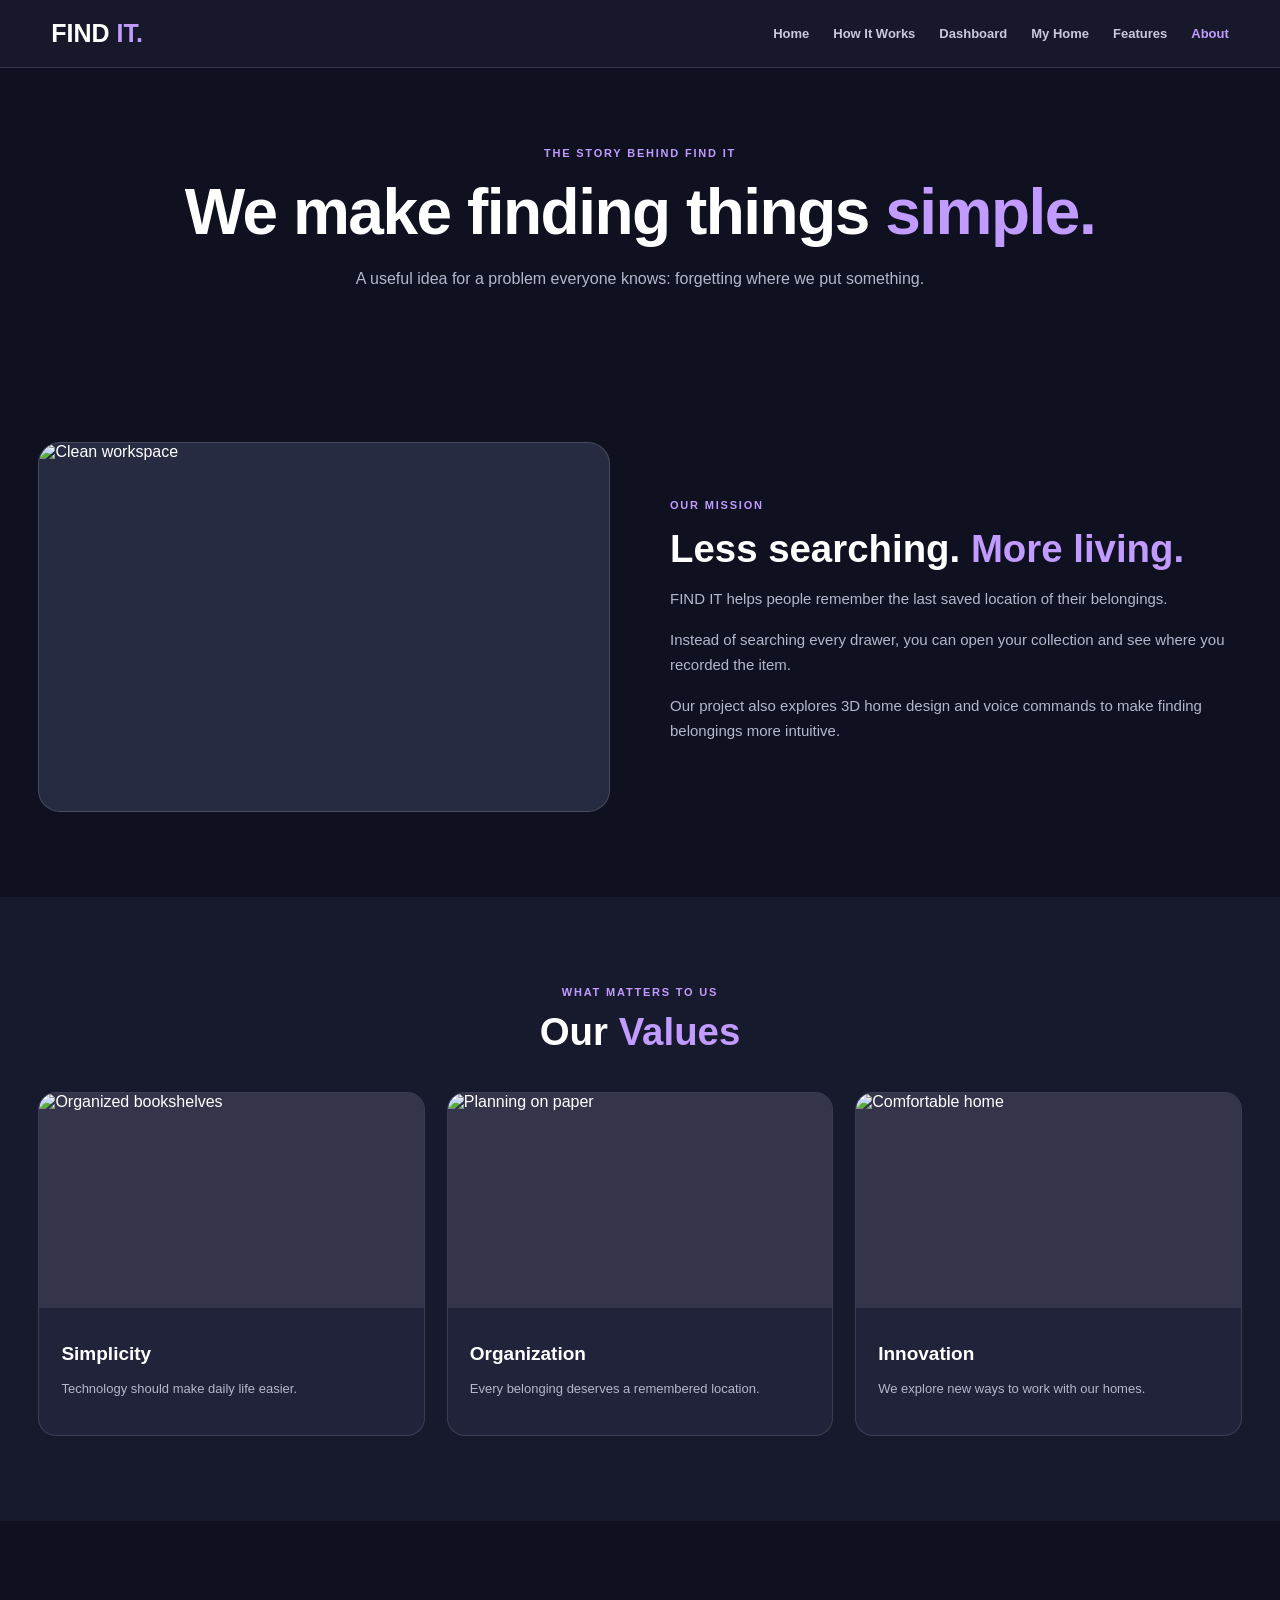
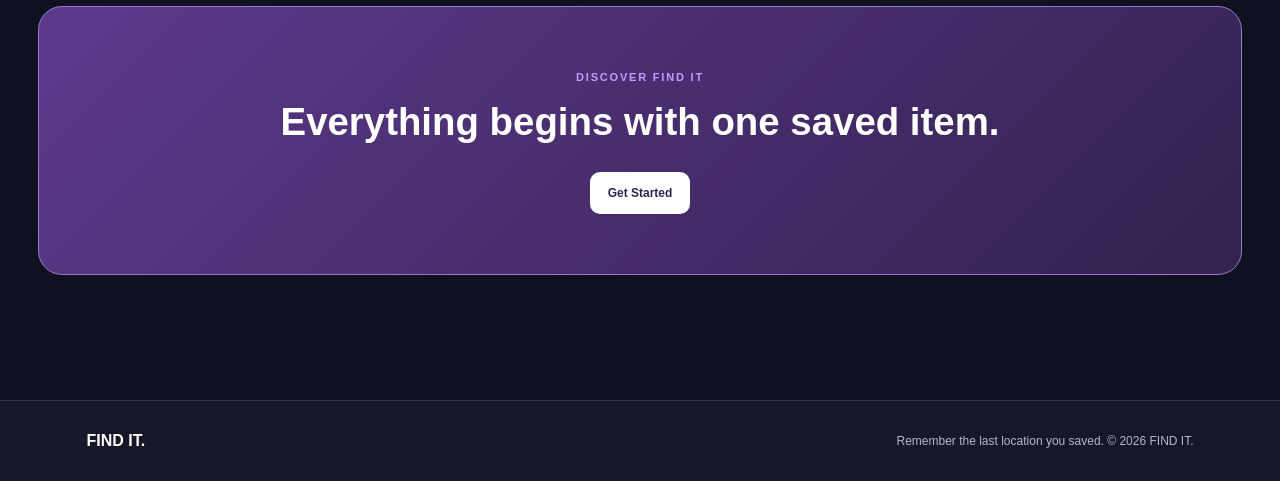
==== commit d92c3fc0: "A A" ====
--- a/about.html
+++ b/about.html
@@ -4,260 +4,75 @@
 <head>
   <meta charset="UTF-8">
   <meta name="viewport" content="width=device-width, initial-scale=1">
-  <title>FIND IT | About Us</title>
-  <link rel="stylesheet" href="https://cdn.jsdelivr.net/npm/bootstrap@5.3.3/dist/css/bootstrap.min.css">
+  <title>FIND IT | About</title>
   <link rel="stylesheet" href="style.css">
 </head>
 <body data-page="about">
+  <div id="site-header"></div>
 
-<div id="site-header"></div>
-<div class="scroll-progress" id="scrollProgress"></div>
+  <main>
+    <section class="subhero container">
+      <span class="eyebrow">THE STORY BEHIND FIND IT</span>
+      <h1>We make finding things <em>simple.</em></h1>
+      <p>A useful idea for a problem everyone knows: forgetting where we put something.</p>
+    </section>
 
-<main>
+    <section class="section container feature-split">
+      <div class="feature-photo">
+        <img src="https://images.unsplash.com/photo-1497366754035-f200968a6e72?auto=format&fit=crop&w=1100&q=85" alt="Clean workspace">
+      </div>
+      <div>
+        <span class="eyebrow">OUR MISSION</span>
+        <h2>Less searching. <em>More living.</em></h2>
+        <p>FIND IT helps people remember the last saved location of their belongings.</p>
+        <p>Instead of searching every drawer, you can open your collection and see where you recorded the item.</p>
+        <p>Our project also explores 3D home design and voice commands to make finding belongings more intuitive.</p>
+      </div>
+    </section>
 
-  <section class="hero inner-hero">
-    <div class="glow glow-one"></div>
-    <div class="glow glow-two"></div>
-
-    <div class="container">
-      <div class="row align-items-center g-5">
-
-        <div class="col-lg-6">
-          <p class="eyebrow animate-down">
-            ✦ THE STORY BEHIND FIND IT
-          </p>
-
-          <h1 class="hero-title">
-            <span class="line-appear">A simple idea.</span>
-            <span class="gradient-text line-appear delay-one">
-              A smarter life.
-            </span>
-          </h1>
-
-          <p class="hero-description animate-up">
-            FIND IT started with a familiar problem:
-            remembering where we leave our everyday belongings.
-            We turned that problem into a simple digital solution.
-          </p>
-
-          <a href="#ourStory" class="btn btn-glow btn-lg">
-            Discover Our Story ↓
-          </a>
+    <section class="section alt">
+      <div class="container">
+        <div class="section-heading">
+          <span class="eyebrow">WHAT MATTERS TO US</span>
+          <h2>Our <em>Values</em></h2>
         </div>
 
-        <div class="col-lg-6">
-          <div class="magic-scene animate-right">
-            <div class="orbit orbit-large"></div>
-            <div class="orbit orbit-small"></div>
-            <div class="magic-center">💜</div>
-            <span class="magic-item magic-one">💡</span>
-            <span class="magic-item magic-two">⚡</span>
-            <span class="magic-item magic-three">🔍</span>
-            <span class="magic-item magic-four">🚀</span>
-          </div>
-        </div>
-
-      </div>
-    </div>
-  </section>
-
-  <section class="section-space" id="ourStory">
-    <div class="container">
-      <div class="row align-items-center g-5">
-
-        <div class="col-lg-6 reveal-left">
-          <p class="section-label">OUR STORY</p>
-
-          <h2 class="section-title">
-            Every big idea
-            <span class="gradient-text">starts small.</span>
-          </h2>
-
-          <p class="section-description">
-            Almost everyone has lost track of something important:
-            keys, a phone charger, a school notebook or a wallet.
-            Instead of relying only on memory, we imagined
-            a place where locations could be recorded.
-          </p>
-
-          <p class="section-description">
-            FIND IT is our answer: a modern website
-            that makes remembering locations simple.
-          </p>
-        </div>
-
-        <div class="col-lg-6 reveal-right">
-          <div class="story-card tilt-card">
-            <div class="story-icon">💡</div>
-            <h3>From a problem to a solution.</h3>
-            <div class="story-line"></div>
-            <p>“Where did I put it?”</p>
-            <div class="story-arrow">↓</div>
-            <p>“I'll save the location.”</p>
-            <div class="story-arrow">↓</div>
-            <strong>“FIND IT!”</strong>
-          </div>
-        </div>
-
-      </div>
-    </div>
-  </section>
-
-  <section class="section-space section-purple">
-    <div class="container">
-      <div class="section-heading reveal-zoom">
-        <p class="section-label">WHAT WE BELIEVE</p>
-        <h2>
-          Built with
-          <span class="gradient-text">purpose.</span>
-        </h2>
-      </div>
-
-      <div class="row g-4">
-
-        <div class="col-lg-4">
-          <div class="feature-card reveal-left tilt-card">
-            <div class="feature-icon">🎯</div>
-            <h3>Our Mission</h3>
-            <p>
-              Help people remember the last known locations
-              of everyday belongings.
-            </p>
-          </div>
-        </div>
-
-        <div class="col-lg-4">
-          <div class="feature-card reveal-up tilt-card">
-            <div class="feature-icon">✨</div>
-            <h3>Our Vision</h3>
-            <p>
-              Make everyday organization simple,
-              convenient and easy to understand.
-            </p>
-          </div>
-        </div>
-
-        <div class="col-lg-4">
-          <div class="feature-card reveal-right tilt-card">
-            <div class="feature-icon">💜</div>
-            <h3>Our Values</h3>
-            <p>
-              Simplicity, creativity, usefulness
-              and thoughtful design.
-            </p>
-          </div>
-        </div>
-
-      </div>
-    </div>
-  </section>
-
-  <section class="section-space">
-    <div class="container">
-      <div class="section-heading reveal-up">
-        <p class="section-label">HOW THE IDEA GREW</p>
-        <h2>
-          Our little
-          <span class="gradient-text">journey.</span>
-        </h2>
-      </div>
-
-      <div class="timeline">
-        <div class="timeline-item reveal-left">
-          <span class="timeline-number">01</span>
-          <div>
-            <h3>The Problem</h3>
-            <p>People often forget where they leave belongings.</p>
-          </div>
-        </div>
-
-        <div class="timeline-item reveal-right">
-          <span class="timeline-number">02</span>
-          <div>
-            <h3>The Idea</h3>
-            <p>Create a digital collection of saved locations.</p>
-          </div>
-        </div>
-
-        <div class="timeline-item reveal-left">
-          <span class="timeline-number">03</span>
-          <div>
-            <h3>The Website</h3>
-            <p>Build a simple interface using HTML, CSS and JavaScript.</p>
-          </div>
-        </div>
-
-        <div class="timeline-item reveal-right">
-          <span class="timeline-number">04</span>
-          <div>
-            <h3>The Experience</h3>
-            <p>Make it interactive, functional and enjoyable.</p>
-          </div>
+        <div class="cards three">
+          <article class="card">
+            <img src="https://images.unsplash.com/photo-1494438639946-1ebd1d20bf85?auto=format&fit=crop&w=800&q=85" alt="Organized bookshelves">
+            <div class="card-body">
+              <h3>Simplicity</h3>
+              <p>Technology should make daily life easier.</p>
+            </div>
+          </article>
+          <article class="card">
+            <img src="https://images.unsplash.com/photo-1455390582262-044cdead277a?auto=format&fit=crop&w=800&q=85" alt="Planning on paper">
+            <div class="card-body">
+              <h3>Organization</h3>
+              <p>Every belonging deserves a remembered location.</p>
+            </div>
+          </article>
+          <article class="card">
+            <img src="https://images.unsplash.com/photo-1484154218962-a197022b5858?auto=format&fit=crop&w=800&q=85" alt="Comfortable home">
+            <div class="card-body">
+              <h3>Innovation</h3>
+              <p>We explore new ways to work with our homes.</p>
+            </div>
+          </article>
         </div>
       </div>
-    </div>
-  </section>
+    </section>
 
-  <section class="section-space section-purple">
-    <div class="container">
+    <section class="section container">
+      <div class="cta">
+        <span class="eyebrow">DISCOVER FIND IT</span>
+        <h2>Everything begins with one saved item.</h2>
+        <a href="dashboard.html" class="btn light">Get Started</a>
+      </div>
+    </section>
+  </main>
 
-      <div class="section-heading reveal-zoom">
-        <p class="section-label">WE'D LOVE YOUR IDEAS</p>
-        <h2>
-          Help us
-          <span class="gradient-text">improve FIND IT.</span>
-        </h2>
-        <p>Save a suggestion locally in this demonstration.</p>
-      </div>
-
-      <form id="feedbackForm" class="feedback-card reveal-up">
-        <label for="feedbackName">Your Name</label>
-        <input id="feedbackName" class="form-control dark-input"
-               required maxlength="60"
-               placeholder="Your name">
-
-        <label for="feedbackMessage">Your Suggestion</label>
-        <textarea id="feedbackMessage"
-                  class="form-control dark-input"
-                  rows="5" required maxlength="500"
-                  placeholder="What feature would you add?"></textarea>
-
-        <button type="submit" class="btn btn-glow w-100 mt-3">
-          Save Suggestion →
-        </button>
-
-        <p id="feedbackStatus" role="status" class="form-status"></p>
-
-        <p class="small muted">
-          Suggestions are stored in this browser only.
-          They are not emailed or sent to a server.
-        </p>
-      </form>
-
-    </div>
-  </section>
-
-  <section class="section-space">
-    <div class="container">
-      <div class="cta-card reveal-zoom">
-        <p class="section-label">THANKS FOR EXPLORING</p>
-        <h2>
-          Let's make life
-          <span class="gradient-text">a little easier.</span>
-        </h2>
-        <p>Try FIND IT and start organizing today.</p>
-        <a href="dashboard.html" class="btn btn-light btn-lg">
-          Explore Dashboard ↗
-        </a>
-      </div>
-    </div>
-  </section>
-
-</main>
-
-<div id="site-footer"></div>
-
-<script src="https://cdn.jsdelivr.net/npm/bootstrap@5.3.3/dist/js/bootstrap.bundle.min.js"></script>
-<script src="main.js"></script>
+  <div id="site-footer"></div>
+  <script src="main.js"></script>
 </body>
 </html>
--- a/style.css
+++ b/style.css
@@ -1,15 +1,13 @@
-
-@import url("https://fonts.googleapis.com/css2?family=Inter:wght@400;500;600;700;800;900&display=swap");
 
 :root {
-  --bg: #090b18;
-  --surface: #171b33;
-  --surface2: #24213e;
-  --purple: #9364f6;
-  --purple-light: #c4aaff;
+  --bg: #0f1020;
+  --panel: #1d2035;
+  --panel-light: #282b43;
+  --purple: #9e70ee;
+  --purple-bright: #c19bff;
   --text: #ffffff;
-  --muted: #abb6d2;
-  --border: #ffffff22;
+  --muted: #b4b8cc;
+  --border: #ffffff20;
 }
 
 * {
@@ -18,1754 +16,1112 @@
 
 html {
   scroll-behavior: smooth;
-  scroll-padding-top: 90px;
 }
 
 body {
   margin: 0;
+  font-family: Arial, Helvetica, sans-serif;
   background: var(--bg);
   color: var(--text);
-  font-family: Inter, Arial, sans-serif;
-  overflow-x: hidden;
+}
+
+body, button, input, textarea, select {
+  font-family: Arial, Helvetica, sans-serif;
+}
+
+button, a {
+  -webkit-tap-highlight-color: transparent;
+}
+
+button {
+  cursor: pointer;
+}
+
+button:disabled {
+  cursor: not-allowed;
+  opacity: .5;
+}
+
+[hidden] {
+  display: none !important;
 }
 
 a {
+  color: inherit;
   text-decoration: none;
 }
 
-button, input, textarea, select {
-  font-family: inherit;
-}
-
-button:focus-visible,
-a:focus-visible,
-input:focus-visible {
-  outline: 2px solid #d9c8ff;
-  outline-offset: 3px;
-}
-
-::selection {
-  background: #9064e9;
-  color: white;
-}
-
-.scroll-progress {
-  position: fixed;
-  top: 0;
-  left: 0;
-  width: 0;
-  height: 3px;
-  z-index: 3000;
-  background: linear-gradient(90deg, #9564ff, #f0d3ff);
-  box-shadow: 0 0 18px #a77aff;
-  pointer-events: none;
-}
-
-.site-nav {
-  min-height: 86px;
-  background: #0c1021ed;
-  backdrop-filter: blur(22px);
+img {
+  display: block;
+  max-width: 100%;
+}
+
+.container {
+  width: min(1400px, 94%);
+  margin: 0 auto;
+}
+
+h1, h2, h3, p {
+  overflow-wrap: break-word;
+}
+
+h1, h2, h3 {
+  line-height: 1.15;
+}
+
+h1 {
+  font-size: clamp(38px, 5vw, 68px);
+  letter-spacing: -1.5px;
+}
+
+h2 {
+  font-size: clamp(27px, 3vw, 43px);
+}
+
+h3 {
+  font-size: 19px;
+}
+
+p {
+  line-height: 1.7;
+}
+
+em {
+  font-style: normal;
+  color: var(--purple-bright);
+}
+
+.muted, .hint {
+  color: var(--muted);
+}
+
+.eyebrow {
+  display: inline-block;
+  color: var(--purple-bright);
+  font-size: 11px;
+  font-weight: 800;
+  letter-spacing: 1.8px;
+  text-transform: uppercase;
+}
+
+#site-header {
+  position: relative;
+  z-index: 20;
+}
+
+.site-navbar {
+  display: flex;
+  align-items: center;
+  justify-content: space-between;
+  gap: 20px;
+  padding: 19px 4%;
+  background: #17192b;
   border-bottom: 1px solid var(--border);
-  transition: box-shadow .3s, background .3s;
-}
-
-.site-nav.scrolled {
-  background: #090c18f5;
-  box-shadow: 0 15px 45px #0007;
-}
-
-.brand {
-  display: flex;
-  align-items: center;
-  gap: 9px;
-  color: white !important;
-  font-size: 24px;
+}
+
+.site-brand {
+  font-size: 25px;
   font-weight: 900;
-}
-
-.brand img {
-  width: 58px;
-  height: 58px;
-  object-fit: contain;
-  transition: transform .4s;
-}
-
-.brand:hover img {
-  transform: rotate(-10deg) scale(1.14);
-}
-
-.brand span,
-.site-footer h3 span {
-  color: var(--purple-light);
-}
-
-.site-nav .nav-link {
-  color: #b9c2dd;
-  font-size: 14px;
-  font-weight: 600;
-  padding: 10px 12px !important;
-  transition: color .25s, transform .25s;
-}
-
-.site-nav .nav-link:hover,
-.site-nav .nav-link.active {
-  color: var(--purple-light);
-  transform: translateY(-2px);
-}
-
-.btn-glow {
-  background: linear-gradient(135deg, #a56dff, #6942d9);
-  border: 1px solid transparent;
-  border-radius: 12px;
-  color: white;
-  padding: 12px 24px;
-  font-weight: 750;
-  transition: transform .3s, box-shadow .3s, background .3s;
-}
-
-.btn-glow:hover {
-  color: white;
-  transform: translateY(-5px);
-  box-shadow: 0 15px 40px #8b5cf677;
-}
-
-.btn-outline-custom {
-  background: #ffffff0b;
-  border: 1px solid #9b80cf;
-  color: white;
-  border-radius: 12px;
-  padding: 11px 23px;
+  white-space: nowrap;
+}
+
+.site-brand span {
+  color: var(--purple-bright);
+}
+
+.site-links {
+  display: flex;
+  align-items: center;
+  flex-wrap: wrap;
+  gap: 24px;
+}
+
+.site-links a {
+  color: #c9c9da;
+  font-size: 13px;
   font-weight: 700;
-  transition: .3s;
-}
-
-.btn-outline-custom:hover {
-  background: #9265e933;
-  color: white;
-  border-color: #d3bcff;
-  transform: translateY(-4px);
-}
-
-.avatar-button {
+  transition: color .2s;
+}
+
+.site-links a:hover,
+.site-links a.active {
+  color: var(--purple-bright);
+}
+
+.site-footer {
+  margin-top: 40px;
+  background: #161827;
+  border-top: 1px solid var(--border);
+  padding: 30px 4%;
+}
+
+.site-footer .container {
+  display: flex;
+  align-items: center;
+  justify-content: space-between;
+  gap: 15px;
+  flex-wrap: wrap;
+}
+
+.site-footer p {
+  color: var(--muted);
+  font-size: 12px;
+  margin: 0;
+}
+
+.hero {
+  min-height: 580px;
   display: grid;
-  place-items: center;
+  grid-template-columns: 1fr 1fr;
+  align-items: center;
+  gap: 60px;
+  padding-top: 60px;
+  padding-bottom: 60px;
+}
+
+.hero-copy h1 {
+  margin: 15px 0;
+}
+
+.hero-copy p,
+.subhero p {
+  color: var(--muted);
+  font-size: 16px;
+  max-width: 580px;
+}
+
+.hero-photo,
+.feature-photo {
   position: relative;
   overflow: hidden;
-  width: 49px;
-  height: 49px;
-  border-radius: 50%;
-  border: 2px solid #baa0ff;
-  background: linear-gradient(135deg, #a16cff, #633ecb);
-  color: white;
-  font-size: 21px;
-  font-weight: 800;
-  transition: transform .3s, box-shadow .3s;
-}
-
-.avatar-button:hover {
-  transform: scale(1.1);
-  box-shadow: 0 0 30px #9064ff77;
-}
-
-.avatar-button::after {
-  display: none;
-}
-
-.avatar-photo {
-  display: none;
-  position: absolute;
-  inset: 0;
+  border-radius: 22px;
+  background: #272b41;
+  border: 1px solid #ffffff26;
+}
+
+.hero-photo {
+  height: 425px;
+}
+
+.hero-photo img,
+.feature-photo img {
   width: 100%;
   height: 100%;
   object-fit: cover;
-}
-
-.user-menu {
-  min-width: 295px;
-  background: #1b203a;
-  border: 1px solid #795eae;
-  border-radius: 17px;
-  padding: 13px;
+  object-position: center;
+}
+
+.photo-caption {
+  position: absolute;
+  left: 20px;
+  bottom: 20px;
+  background: #151525d9;
+  border: 1px solid #ffffff40;
+  border-radius: 12px;
+  padding: 14px;
+  font-size: 13px;
+  font-weight: 800;
+}
+
+.actions {
+  display: flex;
+  flex-wrap: wrap;
+  gap: 12px;
+  margin-top: 25px;
+}
+
+.btn {
+  min-height: 42px;
+  padding: 12px 17px;
+  border: 1px solid transparent;
+  border-radius: 10px;
+  font-size: 12px;
+  font-weight: 800;
   color: white;
-  box-shadow: 0 25px 75px #0009;
-  animation: menuEnter .25s ease;
-}
-
-.user-menu .dropdown-item {
-  color: #eee5ff;
+  display: inline-flex;
+  justify-content: center;
+  align-items: center;
+  gap: 7px;
+  text-align: center;
+  transition: transform .2s, background .2s;
+}
+
+.btn:hover {
+  transform: translateY(-2px);
+}
+
+.primary {
+  background: linear-gradient(135deg, #b17dfb, #7042c3);
+  color: white;
+}
+
+.outline {
+  background: #302c47;
+  border-color: #76648e;
+  color: white;
+}
+
+.danger {
+  background: #703248;
+  border-color: #a95972;
+  color: white;
+}
+
+.light {
+  background: white;
+  color: #30234f;
+}
+
+.full {
+  width: 100%;
+  margin-top: 12px;
+}
+
+.section {
+  padding-top: 85px;
+  padding-bottom: 85px;
+}
+
+.alt {
+  background: #171a2c;
+}
+
+.section-heading {
+  text-align: center;
+  margin-bottom: 38px;
+}
+
+.section-heading h2 {
+  margin: 10px auto 12px;
+}
+
+.section-heading p {
+  color: var(--muted);
+}
+
+.cards {
+  display: grid;
+  gap: 22px;
+}
+
+.cards.three {
+  grid-template-columns: repeat(3, minmax(0, 1fr));
+}
+
+.card {
+  min-width: 0;
+  overflow: hidden;
+  background: #20233a;
+  border: 1px solid var(--border);
+  border-radius: 18px;
+  transition: transform .25s, border-color .25s;
+}
+
+.card:hover {
+  transform: translateY(-5px);
+  border-color: #aa84e8;
+}
+
+.card > img {
+  width: 100%;
+  height: 215px;
+  object-fit: cover;
+  object-position: center;
+  background: #34344b;
+}
+
+.card-body {
+  padding: 22px;
+}
+
+.card-body h3 {
+  margin: 13px 0 10px;
+}
+
+.card-body p {
+  font-size: 13px;
+  color: var(--muted);
+}
+
+.card-body a {
+  color: var(--purple-bright);
+  font-size: 13px;
+  font-weight: bold;
+}
+
+.feature-split {
+  display: grid;
+  grid-template-columns: repeat(2, minmax(0, 1fr));
+  gap: 60px;
+  align-items: center;
+}
+
+.feature-split h2 {
+  margin: 14px 0;
+}
+
+.feature-split p {
+  color: var(--muted);
+  font-size: 15px;
+}
+
+.feature-photo {
+  height: 370px;
+}
+
+.feature-split .btn {
+  margin-top: 18px;
+}
+
+.cta {
+  padding: 60px 25px;
+  text-align: center;
+  background: linear-gradient(135deg, #5d398c, #32224f);
+  border: 1px solid #9b77c9;
+  border-radius: 24px;
+}
+
+.cta h2 {
+  margin: 15px auto;
+}
+
+.cta p {
+  color: #e0d7ef;
+}
+
+.cta .btn {
+  margin-top: 13px;
+}
+
+.subhero {
+  padding-top: 75px;
+  padding-bottom: 65px;
+  text-align: center;
+}
+
+.subhero h1 {
+  margin: 15px 0;
+}
+
+.subhero p {
+  margin: auto;
+}
+
+.subhero.compact {
+  padding-top: 35px;
+  padding-bottom: 30px;
+}
+
+.surface {
+  background: var(--panel);
+  border: 1px solid var(--border);
+  border-radius: 18px;
+  padding: 22px;
+}
+
+input, textarea, select {
+  display: block;
+  width: 100%;
+  min-width: 0;
+  background: #111629;
+  border: 1px solid #625a79;
+  border-radius: 10px;
+  color: white;
+  padding: 12px;
+  font-size: 13px;
+}
+
+input:focus, textarea:focus, select:focus {
+  outline: 2px solid #9672d1;
+  outline-offset: 1px;
+}
+
+textarea {
+  resize: vertical;
+  line-height: 1.6;
+}
+
+select option {
+  background: #1d2035;
+}
+
+label {
+  display: block;
+  font-size: 12px;
+  font-weight: 800;
+  color: #ded5ef;
+  margin: 13px 0 7px;
+}
+
+.form-stack {
+  display: flex;
+  flex-direction: column;
+  gap: 5px;
+}
+
+.form-stack .btn {
+  margin-top: 15px;
+}
+
+.feedback {
+  color: #d5b8ff;
+  background: #392b55;
   border-radius: 10px;
   padding: 12px;
-  white-space: normal;
-}
-
-.user-menu .dropdown-item:hover {
-  background: #8355e933;
-  color: white;
-}
-
-.account-name,
-.account-email {
+  font-size: 12px;
+  line-height: 1.6;
+  margin-top: 15px;
   overflow-wrap: anywhere;
 }
 
-.account-email {
+.feedback:empty {
+  display: none;
+}
+
+.faq {
+  background: #20233a;
+  border: 1px solid var(--border);
+  border-radius: 13px;
+  padding: 20px;
+  margin-bottom: 12px;
+}
+
+.faq summary {
+  cursor: pointer;
+  font-weight: 800;
+}
+
+.faq p {
+  color: var(--muted);
+  font-size: 13px;
+}
+
+.dashboard-page {
+  min-height: 85vh;
+}
+
+.dashboard-stats,
+.home-stats {
+  display: grid;
+  grid-template-columns: repeat(3, minmax(0, 1fr));
+  gap: 13px;
+}
+
+.stat,
+.home-stats > div {
+  background: #20233a;
+  border: 1px solid var(--border);
+  border-radius: 14px;
+  padding: 20px;
+  text-align: center;
+}
+
+.stat span,
+.home-stats span {
+  display: block;
   color: var(--muted);
   font-size: 12px;
 }
 
-.hero {
-  position: relative;
-  isolation: isolate;
-  min-height: 760px;
-  display: flex;
-  align-items: center;
-  overflow: hidden;
-  padding: 170px 0 100px;
-  background: linear-gradient(130deg, #0c1020, #1e153d);
-}
-
-.inner-hero {
-  min-height: 640px;
-}
-
-.glow {
-  position: absolute;
-  z-index: -1;
-  width: 430px;
-  height: 430px;
-  border-radius: 50%;
-  background: #8954ea;
-  filter: blur(140px);
-  opacity: .25;
-  pointer-events: none;
-  animation: glowMove 10s ease-in-out infinite alternate;
-}
-
-.glow-one {
-  left: -190px;
-  top: 150px;
-}
-
-.glow-two {
-  right: -170px;
-  bottom: -120px;
-  animation-delay: -4s;
-}
-
-.grid-background {
-  position: absolute;
-  inset: 0;
-  opacity: .1;
-  background-image:
-    linear-gradient(#a78bfa55 1px, transparent 1px),
-    linear-gradient(90deg, #a78bfa55 1px, transparent 1px);
-  background-size: 75px 75px;
-  mask-image: linear-gradient(to bottom, transparent, black, transparent);
-  pointer-events: none;
-}
-
-.eyebrow,
-.section-label,
-.kicker {
-  color: var(--purple-light);
-  font-size: 12px;
-  letter-spacing: 1.7px;
-  font-weight: 800;
-}
-
-.eyebrow {
-  display: inline-block;
-  border: 1px solid #a88aff55;
-  border-radius: 40px;
-  background: #9066df18;
-  padding: 11px 16px;
-  margin-bottom: 24px;
-  animation: badgePulse 4s infinite;
-}
-
-.hero-title {
-  font-size: clamp(43px, 5.5vw, 77px);
-  font-weight: 900;
-  letter-spacing: -3px;
-  line-height: 1.12;
-  margin-bottom: 27px;
-}
-
-.hero-title > span,
-.section-heading h2 > span,
-.section-title > span,
-.cta-card h2 > span {
+.stat strong,
+.home-stats strong {
   display: block;
-}
-
-.gradient-text {
-  background: linear-gradient(
-    90deg,
-    #a978ff,
-    #ffffff,
-    #9767ff,
-    #e5d4ff,
-    #a978ff
-  );
-  background-size: 300%;
-  background-clip: text;
-  -webkit-background-clip: text;
-  -webkit-text-fill-color: transparent;
-  animation: gradientMove 7s linear infinite;
-}
-
-.hero-description,
-.section-description {
-  max-width: 550px;
-  color: var(--muted);
-  font-size: 16px;
-  line-height: 1.95;
-  margin-bottom: 32px;
-}
-
-.hero-highlights {
-  display: flex;
-  flex-wrap: wrap;
-  gap: 22px;
-  color: #c5b7e7;
-  font-size: 12px;
-  margin-top: 30px;
-}
-
-.showcase-scene,
-.hero-scene,
-.magic-scene {
-  min-height: 470px;
-  position: relative;
-  display: flex;
-  align-items: center;
-  justify-content: center;
-  perspective: 1100px;
-}
-
-.orbit {
-  position: absolute;
-  border-radius: 50%;
-  border: 1px dashed #b89aff66;
-  pointer-events: none;
-  animation: rotateOrbit 23s linear infinite;
-}
-
-.orbit-large {
-  width: 445px;
-  height: 445px;
-}
-
-.orbit-small {
-  width: 330px;
-  height: 330px;
-  animation-direction: reverse;
-  animation-duration: 16s;
-}
-
-.dashboard-preview {
-  width: min(100%, 430px);
-  position: relative;
-  z-index: 2;
-  border-radius: 25px;
-  border: 1px solid #b193ff66;
-  background: linear-gradient(145deg, #292445ef, #151b35f5);
-  padding: 27px;
-  box-shadow: 0 35px 90px #0009;
-  backdrop-filter: blur(20px);
-  transform-style: preserve-3d;
-  animation: dashboardFloat 7s ease-in-out infinite;
-  transition: transform .2s, box-shadow .3s;
-}
-
-.dashboard-preview:hover {
-  box-shadow: 0 40px 95px #8655e855;
-}
-
-.preview-header,
-.preview-footer {
-  display: flex;
+  font-size: 30px;
+  margin-top: 7px;
+}
+
+.dashboard-grid {
+  display: grid;
+  grid-template-columns: 360px minmax(0, 1fr);
+  gap: 20px;
+  align-items: start;
+  margin-top: 22px;
+}
+
+.dashboard-toolbar {
+  display: flex;
+  align-items: center;
   justify-content: space-between;
-  color: #c0acf7;
-  font-size: 11px;
-  letter-spacing: 1px;
-}
-
-.preview-header {
-  margin-bottom: 25px;
-}
-
-.dashboard-preview h3 {
-  font-size: 23px;
-  font-weight: 800;
-}
-
-.muted {
-  color: var(--muted);
-}
-
-.dashboard-preview .muted {
+  gap: 16px;
+}
+
+.dashboard-toolbar input {
+  max-width: 250px;
+}
+
+.saved-items,
+.room-list {
+  display: flex;
+  flex-direction: column;
+  gap: 10px;
+  margin-top: 15px;
+}
+
+.saved-item,
+.room-entry {
+  display: flex;
+  align-items: center;
+  justify-content: space-between;
+  gap: 12px;
+  border-radius: 11px;
+  border: 1px solid #625a7d;
+  background: #292c43;
+  padding: 12px;
+}
+
+.saved-item strong,
+.room-entry strong {
   font-size: 13px;
 }
 
-.preview-search {
-  padding: 14px;
-  margin: 22px 0;
-  border: 1px solid #41466c;
-  border-radius: 11px;
-  background: #0c122a;
-  color: #9faacc;
-  font-size: 13px;
-}
-
-.preview-item {
-  display: flex;
-  align-items: center;
-  gap: 13px;
-  padding: 12px;
-  margin: 11px 0;
-  background: #ffffff0c;
-  border: 1px solid #ffffff14;
-  border-radius: 12px;
-  transition: transform .3s, background .3s;
-}
-
-.preview-item:hover {
-  transform: translateX(8px);
-  background: #8b63e533;
-}
-
-.item-emoji {
-  width: 45px;
-  height: 45px;
-  display: grid;
-  place-items: center;
-  border-radius: 12px;
-  background: #9064ec30;
-  font-size: 24px;
-  flex-shrink: 0;
-}
-
-.preview-item strong,
-.preview-item small {
+.saved-item small {
   display: block;
-}
-
-.preview-item strong {
-  font-size: 13px;
-}
-
-.preview-item small {
   color: var(--muted);
   font-size: 11px;
   margin-top: 5px;
-}
-
-.check {
-  color: #86efac;
-  margin-left: auto;
-}
-
-.preview-footer {
+  line-height: 1.5;
+}
+
+.item-actions {
+  display: flex;
+  gap: 6px;
+  flex-wrap: wrap;
+}
+
+.item-actions button,
+.room-entry button {
+  border: none;
+  background: #7853b9;
+  color: white;
+  border-radius: 8px;
+  padding: 8px 10px;
+  font-size: 11px;
+}
+
+.item-actions button.delete {
+  background: #813b52;
+}
+
+/* MY HOME */
+
+.home-page {
+  padding-bottom: 50px;
+}
+
+.home-layout {
+  display: grid;
+  grid-template-columns: 280px minmax(0, 1fr) 265px;
+  align-items: start;
+  gap: 15px;
+}
+
+.home-sidebar {
+  min-width: 0;
+}
+
+.home-sidebar h2 {
+  font-size: 20px;
+  margin: 0 0 12px;
+}
+
+.home-sidebar h3 {
+  font-size: 13px;
+  color: var(--purple-bright);
   margin-top: 22px;
-  color: var(--muted);
-}
-
-.floating-tag {
-  position: absolute;
-  z-index: 3;
-  padding: 14px 19px;
-  background: #2b2548ed;
-  border: 1px solid #b28bff88;
+}
+
+.home-sidebar p {
+  font-size: 12px;
+}
+
+.separator {
+  height: 1px;
+  background: #ffffff22;
+  margin: 22px 0;
+}
+
+.two,
+.inline-field,
+.view-toolbar {
+  display: flex;
+  gap: 8px;
+}
+
+.two {
+  margin-top: 12px;
+}
+
+.two .btn {
+  flex: 1;
+}
+
+.inline-field input {
+  flex: 1;
+}
+
+.edit-box {
+  margin-top: 15px;
+  padding: 15px;
+  border: 1px solid #9674c9;
   border-radius: 13px;
-  box-shadow: 0 16px 38px #0008;
-  font-size: 13px;
-  animation: floatObject 5s ease-in-out infinite;
-}
-
-.tag-top {
-  right: 0;
-  top: 5%;
-}
-
-.tag-bottom {
-  left: 0;
-  bottom: 5%;
-  animation-delay: -2.5s;
-}
-
-.scroll-down {
-  display: flex;
-  flex-direction: column;
-  align-items: center;
-  gap: 9px;
-  width: max-content;
-  color: #b8a4ee;
+  background: #322b49;
+}
+
+.home-main {
+  min-width: 0;
+}
+
+.view-toolbar {
+  flex-wrap: wrap;
+  margin-bottom: 12px;
+}
+
+.view-btn {
+  background: #282b44;
+  color: white;
+  border: 1px solid #5e5478;
+  border-radius: 9px;
+  padding: 11px 12px;
   font-size: 11px;
-  letter-spacing: 2px;
-  margin: 65px auto 0;
-}
-
-.scroll-arrow {
-  font-size: 25px;
-  animation: scrollBounce 1.5s ease-in-out infinite;
-}
-
-.process-strip {
-  padding: 34px 0;
-  background: #111529;
-  border-top: 1px solid var(--border);
-  border-bottom: 1px solid var(--border);
-  color: #ded9f1;
-}
-
-.process-strip strong {
-  color: #bda4ff;
-  margin-right: 10px;
-}
-
-.section-space {
-  padding: 105px 0;
-}
-
-.section-purple {
-  background: linear-gradient(130deg, #16122b, #2a1a4e);
-}
-
-.section-heading {
-  max-width: 840px;
-  margin: 0 auto 55px;
-  text-align: center;
-}
-
-.section-heading h2,
-.section-title {
-  font-size: clamp(33px, 4.5vw, 54px);
-  font-weight: 900;
-  line-height: 1.2;
-  letter-spacing: -2px;
-  margin: 15px 0 20px;
-}
-
-.section-heading > p:last-child {
-  color: var(--muted);
-  line-height: 1.8;
-}
-
-.feature-card {
+  font-weight: 800;
+}
+
+.view-btn.active,
+.view-btn:hover {
+  background: #7650c4;
+}
+
+.home-viewer {
   position: relative;
-  display: flex;
-  flex-direction: column;
-  min-height: 350px;
-  height: 100%;
-  padding: 30px;
+  height: 580px;
+  background: #a1bd95;
+  border-radius: 19px;
   overflow: hidden;
-  background: linear-gradient(145deg, #20223f, #14192f);
-  border: 1px solid #494164;
-  border-radius: 22px;
-  color: white;
-  transform-style: preserve-3d;
-  transition: transform .2s, border-color .3s, box-shadow .3s;
-}
-
-.feature-card:hover {
-  color: white;
-  border-color: #ad8aff;
-  box-shadow: 0 22px 65px #8551eb44;
-}
-
-.feature-card::before,
-.comparison-card::before,
-.story-card::before {
-  content: "";
+}
+
+#threeCanvas {
   position: absolute;
   inset: 0;
-  border-radius: inherit;
-  background: radial-gradient(
-    320px circle at var(--mouse-x, 50%) var(--mouse-y, 50%),
-    #c2adff22,
-    transparent 75%
-  );
+}
+
+#threeCanvas canvas {
+  display: block;
+  width: 100%;
+  height: 100%;
+  cursor: grab;
+  touch-action: none;
+}
+
+.viewer-tag,
+.viewer-help {
+  position: absolute;
+  z-index: 2;
+  color: white;
+  background: #172139e0;
+  border-radius: 9px;
+  padding: 10px 12px;
   pointer-events: none;
-}
-
-.card-top {
+  font-size: 11px;
+}
+
+.viewer-tag {
+  top: 13px;
+  left: 13px;
+}
+
+.viewer-help {
+  bottom: 13px;
+  left: 13px;
+}
+
+.home-stats {
+  margin-top: 12px;
+}
+
+/* VOICE ASSISTANT */
+
+.voice-panel {
+  margin-top: 25px;
+  padding: 25px;
+  border: 1px solid #70558f;
+  border-radius: 20px;
+  background: #1c2035;
+}
+
+.voice-header {
   display: flex;
   justify-content: space-between;
-  color: #c4aaff;
-  font-size: 11px;
-  letter-spacing: 1px;
-}
-
-.feature-icon {
-  font-size: 66px;
-  margin: 30px 0 24px;
-  animation: floatObject 5s ease-in-out infinite;
-}
-
-.feature-card h3 {
-  font-size: 22px;
-  font-weight: 800;
-  margin-bottom: 15px;
-}
-
-.feature-card p {
+  align-items: center;
+  gap: 20px;
+}
+
+.voice-header h2 {
+  font-size: 25px;
+  margin: 8px 0;
+}
+
+.voice-header p {
   color: var(--muted);
-  font-size: 14px;
-  line-height: 1.8;
-}
-
-.card-link {
-  color: var(--purple-light);
-  font-size: 13px;
-  font-weight: 700;
-  margin-top: auto;
-  padding-top: 23px;
-}
-
-.magic-scene {
-  min-height: 440px;
-  background: radial-gradient(circle, #8658e13c, transparent 65%);
-}
-
-.magic-scene .orbit-large {
-  width: 325px;
-  height: 325px;
-}
-
-.magic-scene .orbit-small {
-  width: 235px;
-  height: 235px;
-}
-
-.magic-center {
-  position: relative;
-  z-index: 2;
-  width: 130px;
-  height: 130px;
-  display: grid;
-  place-items: center;
-  border-radius: 35px;
-  background: linear-gradient(135deg, #ae75ff, #623bd1);
-  font-size: 66px;
-  box-shadow: 0 0 100px #9d64ff88;
-  animation: corePulse 4s ease-in-out infinite;
-}
-
-.magic-item {
-  position: absolute;
-  z-index: 3;
-  display: grid;
-  place-items: center;
-  width: 74px;
-  height: 74px;
-  background: #2b254a;
-  border: 1px solid #ba9fff77;
+  font-size: 12px;
+}
+
+.voice-indicator {
+  display: inline-block;
   border-radius: 20px;
-  font-size: 34px;
-  animation: floatObject 5s ease-in-out infinite;
-  transition: scale .3s, box-shadow .3s;
-}
-
-.magic-item:hover {
-  scale: 1.25;
-  animation-play-state: paused;
-  box-shadow: 0 0 50px #9e73ff99;
-}
-
-.magic-one { top: 9%; left: 13%; }
-.magic-two { top: 9%; right: 13%; animation-delay: -1s; }
-.magic-three { bottom: 9%; left: 13%; animation-delay: -2s; }
-.magic-four { bottom: 9%; right: 13%; animation-delay: -3s; }
-.magic-five { top: 43%; right: 0; animation-delay: -4s; }
-
-.stat-showcase {
-  height: 100%;
-  padding: 40px 25px;
-  border: 1px solid #3d3b5b;
-  border-radius: 20px;
-  background: #171b31;
-  transition: transform .35s, border-color .35s;
-}
-
-.stat-showcase:hover {
-  transform: translateY(-12px);
-  border-color: #a982ff;
-}
-
-.stat-visual {
-  font-size: 56px;
-  margin-bottom: 20px;
-  animation: floatObject 5s infinite;
-}
-
-.stat-showcase h3 {
-  font-weight: 800;
-}
-
-.stat-showcase p {
-  color: var(--muted);
-  line-height: 1.8;
-  font-size: 14px;
-}
-
-.cta-card {
-  position: relative;
-  overflow: hidden;
-  text-align: center;
-  padding: 90px 25px;
-  border: 1px solid #9d77e888;
-  border-radius: 28px;
-  background: linear-gradient(125deg, #3e276f, #201a40);
-  transition: transform .4s, box-shadow .4s;
-}
-
-.cta-card:hover {
-  transform: translateY(-10px);
-  box-shadow: 0 30px 85px #7856ed44;
-}
-
-.cta-card h2 {
-  position: relative;
-  font-size: clamp(35px, 5vw, 60px);
-  font-weight: 900;
-  letter-spacing: -2px;
-}
-
-.cta-card p:not(.section-label) {
-  color: #ddd3f1;
-  margin: 25px 0 30px;
-}
-
-.cta-glow {
-  position: absolute;
-  right: -140px;
-  top: -170px;
-  width: 360px;
-  height: 360px;
-  border-radius: 50%;
-  background: #a66aff66;
-  filter: blur(100px);
-  animation: glowMove 8s infinite alternate;
-}
-
-.site-footer {
-  padding: 60px 0 25px;
-  background: #090b16;
-  border-top: 1px solid var(--border);
-}
-
-.site-footer h3 {
-  font-weight: 900;
-}
-
-.site-footer p,
-.site-footer small {
-  color: var(--muted);
-  font-size: 13px;
-}
-
-.footer-links {
-  display: flex;
-  flex-wrap: wrap;
-  gap: 17px;
-  justify-content: flex-end;
-}
-
-.footer-links a {
-  color: #c0c7df;
-  font-size: 13px;
-}
-
-.footer-links a:hover {
-  color: var(--purple-light);
-}
-
-.footer-line {
-  height: 1px;
-  background: var(--border);
-  margin: 35px 0 20px;
-}
-
-.walkthrough {
-  max-width: 720px;
-  margin: auto;
-  padding: 38px;
-  border: 1px solid #a98cff88;
-  border-radius: 25px;
-  background: linear-gradient(145deg, #272244, #171c35);
-  box-shadow: 0 30px 80px #0008;
-}
-
-.walk-header {
-  display: flex;
-  align-items: center;
-  justify-content: space-between;
-  gap: 20px;
-  color: var(--purple-light);
-  font-size: 12px;
-  font-weight: 800;
-}
-
-.walk-progress {
-  width: 180px;
-  height: 8px;
-  background: #40385a;
-  border-radius: 20px;
-  overflow: hidden;
-}
-
-.walk-progress div {
-  width: 33.333%;
-  height: 100%;
-  background: linear-gradient(90deg, #ba93ff, #6c46de);
-  border-radius: inherit;
-  transition: width .4s;
-}
-
-.walk-icon {
-  font-size: 78px;
-  text-align: center;
-  margin: 22px 0;
-  animation: floatObject 5s infinite;
-}
-
-.walkthrough h3,
-.walkthrough > p {
-  text-align: center;
-}
-
-.walkthrough h3 {
-  font-size: 29px;
-  font-weight: 850;
-}
-
-.walkthrough > p {
-  color: var(--muted);
-  line-height: 1.8;
-}
-
-.walk-fields {
-  margin-top: 26px;
-}
-
-.walk-fields label,
-.custom-modal label,
-.feedback-card label {
-  display: block;
-  font-size: 13px;
-  font-weight: 700;
-  color: #e6dcff;
-  margin: 16px 0 9px;
-}
-
-.dark-input,
-.walk-fields .form-control,
-.custom-modal .form-control,
-.custom-modal .form-select {
-  background: #10142b;
-  border: 1px solid #554d76;
-  border-radius: 11px;
-  color: white;
-  padding: 14px;
-}
-
-.dark-input:focus,
-.walk-fields .form-control:focus,
-.custom-modal .form-control:focus,
-.custom-modal .form-select:focus {
-  background: #131a31;
-  border-color: #ae8aff;
-  color: white;
-  box-shadow: 0 0 0 3px #8054df30;
-}
-
-.dark-input::placeholder,
-.custom-modal .form-control::placeholder {
-  color: #8b97b7;
-}
-
-.custom-modal option,
-.dark-input option {
-  background: #141931;
-  color: white;
-}
-
-.success-note {
-  background: #22c55e22;
-  color: #bbf7d0;
-  border: 1px solid #4ade8066;
-  border-radius: 12px;
-  padding: 18px;
-  margin-top: 20px;
-  overflow-wrap: anywhere;
-}
-
-.form-error,
-.form-status {
-  min-height: 18px;
-  color: #fca5a5;
-  font-size: 12px;
-  margin-top: 13px;
-}
-
-.comparison-card {
-  position: relative;
-  min-height: 390px;
-  height: 100%;
-  padding: 35px;
-  border-radius: 23px;
-  border: 1px solid #65577c;
-  background: #1c2039;
-  transition: transform .2s, box-shadow .3s;
-}
-
-.comparison-good {
-  background: linear-gradient(145deg, #3b255f, #1c203b);
-  border-color: #a47df0;
-}
-
-.comparison-icon {
-  font-size: 76px;
-  margin: 20px 0;
-  animation: floatObject 5s infinite;
-}
-
-.comparison-card h3 {
-  font-size: 26px;
-  font-weight: 800;
-}
-
-.comparison-card p {
-  color: var(--muted);
-  line-height: 1.8;
-}
-
-.comparison-status {
-  display: inline-block;
-  margin-top: 18px;
-  padding: 13px;
-  border-radius: 11px;
-  background: #ffffff10;
-}
-
-.comparison-bad .comparison-status {
-  color: #fda4af;
-}
-
-.comparison-good .comparison-status {
-  color: #86efac;
-}
-
-.custom-accordion {
-  max-width: 820px;
-  margin: auto;
-}
-
-.custom-accordion .accordion-item {
-  background: #1b2039;
-  color: #c8d0e6;
-  border: 1px solid #554970;
-  border-radius: 13px;
-  overflow: hidden;
-  margin-bottom: 13px;
-}
-
-.custom-accordion .accordion-button {
-  background: #20243e;
-  color: white;
-  padding: 21px;
-  font-weight: 750;
-  box-shadow: none;
-}
-
-.custom-accordion .accordion-button:not(.collapsed) {
-  background: #302749;
-  color: var(--purple-light);
-}
-
-.custom-accordion .accordion-button::after {
-  filter: brightness(0) invert(1);
-}
-
-.custom-accordion .accordion-body {
-  line-height: 1.8;
-}
-
-.dashboard-page {
-  min-height: 85vh;
-  padding: 155px 0 110px;
-  background:
-    radial-gradient(circle at 80% 10%, #4e278066, transparent 40%),
-    var(--bg);
-}
-
-.dashboard-heading {
-  display: flex;
-  align-items: center;
-  justify-content: space-between;
-  gap: 25px;
-  margin-bottom: 40px;
-}
-
-.dashboard-heading h1 {
-  font-size: clamp(40px, 4.5vw, 62px);
-  font-weight: 900;
-  letter-spacing: -2px;
-}
-
-.dashboard-heading h1 span {
-  display: inline-block;
-}
-
-.dashboard-heading p:last-child {
-  color: var(--muted);
-}
-
-.dashboard-welcome {
-  padding: 28px;
-  background: #30224c;
-  border: 1px solid #a47ef066;
-  border-radius: 20px;
-  margin-bottom: 30px;
-}
-
-.dashboard-welcome h3 {
-  font-weight: 800;
-}
-
-.dashboard-welcome p {
-  color: #d0c9e8;
-}
-
-.stat-card {
-  display: flex;
-  align-items: center;
-  gap: 18px;
-  min-height: 140px;
-  height: 100%;
-  padding: 27px;
-  border: 1px solid #43405c;
-  border-radius: 18px;
-  background: linear-gradient(145deg, #20223d, #151a30);
-  transition: transform .35s, border-color .35s;
-}
-
-.stat-card:hover {
-  transform: translateY(-9px);
-  border-color: #aa85f5;
-}
-
-.stat-icon {
-  display: grid;
-  place-items: center;
-  width: 65px;
-  height: 65px;
-  flex-shrink: 0;
-  background: #895ae833;
-  border-radius: 17px;
-  font-size: 33px;
-}
-
-.stat-card p {
-  color: var(--muted);
-  font-size: 13px;
-  margin: 0 0 5px;
-}
-
-.stat-card strong {
-  font-size: 35px;
-  font-weight: 900;
-}
-
-.dashboard-toolbar {
-  padding: 23px;
-  margin: 35px 0 40px;
-  border: 1px solid #4a4168;
-  border-radius: 18px;
-  background: #181c34;
-}
-
-.collection-heading {
-  display: flex;
-  justify-content: space-between;
-  align-items: center;
-  margin-bottom: 23px;
-}
-
-.collection-heading h2 {
-  font-weight: 850;
-  font-size: 27px;
-}
-
-.collection-heading span {
-  color: var(--muted);
-}
-
-.item-card {
-  min-height: 320px;
-  height: 100%;
-  padding: 26px;
-  background: linear-gradient(145deg, #22223e, #151b32);
-  border: 1px solid #484164;
-  border-radius: 21px;
-  transition: transform .3s, border-color .3s, box-shadow .3s;
-  animation: cardAppear .5s ease both;
-}
-
-.item-card:hover {
-  transform: translateY(-10px);
-  border-color: #ab88fc;
-  box-shadow: 0 22px 65px #8551e833;
-}
-
-.item-card-icon {
-  display: grid;
-  place-items: center;
-  width: 65px;
-  height: 65px;
-  background: #865ee933;
-  border-radius: 17px;
-  font-size: 34px;
-  margin-bottom: 20px;
-}
-
-.item-category {
-  color: #c5aaff;
+  padding: 9px 14px;
+  background: #342b4c;
+  color: #dabaff;
   font-size: 11px;
   font-weight: 800;
-  letter-spacing: 1px;
-}
-
-.item-card h3 {
-  font-size: 22px;
+}
+
+.voice-indicator.listening {
+  background: #60314e;
+  color: #ffbed0;
+}
+
+.voice-controls {
+  display: flex;
+  align-items: center;
+  gap: 10px;
+  margin: 16px 0 20px;
+}
+
+.voice-controls label {
+  margin: 0;
+}
+
+.voice-controls select {
+  width: 180px;
+}
+
+.voice-layout {
+  display: grid;
+  grid-template-columns: minmax(0, 1.2fr) minmax(280px, 1fr);
+  gap: 20px;
+}
+
+.voice-conversation,
+.voice-orb-area {
+  min-width: 0;
+  padding: 18px;
+  border: 1px solid #504669;
+  border-radius: 16px;
+  background: #151a2e;
+}
+
+.voice-conversation {
+  display: flex;
+  flex-direction: column;
+}
+
+.voice-conversation h3 {
+  font-size: 14px;
+  color: #cbb0ff;
+}
+
+.voice-messages {
+  height: 280px;
+  overflow-y: auto;
+  display: flex;
+  flex-direction: column;
+  gap: 10px;
+  background: #101526;
+  border-radius: 12px;
+  padding: 13px;
+}
+
+.voice-message {
+  max-width: 85%;
+  padding: 11px 13px;
+  border-radius: 12px;
+  font-size: 12px;
+  line-height: 1.6;
+  overflow-wrap: anywhere;
+}
+
+.voice-message.bot {
+  align-self: flex-start;
+  background: #31354f;
+}
+
+.voice-message.user {
+  align-self: flex-end;
+  background: #7651b7;
+}
+
+.voice-form {
+  display: flex;
+  gap: 8px;
+  margin-top: 12px;
+}
+
+.voice-form input {
+  flex: 1;
+}
+
+.voice-orb-area {
+  display: flex;
+  flex-direction: column;
+  align-items: center;
+  justify-content: center;
+  text-align: center;
+  background: #25243c;
+}
+
+.voice-orb-wrap {
+  width: 160px;
+  height: 160px;
+  position: relative;
+  display: flex;
+  justify-content: center;
+  align-items: center;
+}
+
+.orb-ring {
+  position: absolute;
+  border: 1px solid #b68ce47a;
+  border-radius: 50%;
+}
+
+.ring-a {
+  width: 132px;
+  height: 132px;
+}
+
+.ring-b {
+  width: 157px;
+  height: 157px;
+}
+
+.voice-orb {
+  position: relative;
+  z-index: 1;
+  width: 112px;
+  height: 112px;
+  border-radius: 50%;
+  border: 2px solid #e4cfff;
+  background: radial-gradient(
+    circle at 30% 24%,
+    #e5c8ff,
+    #ac70f1 30%,
+    #7542c4 70%,
+    #41256d
+  );
+  box-shadow: 0 15px 45px #8552dd90;
+  display: flex;
+  justify-content: center;
+  align-items: center;
+}
+
+.voice-orb-area h3 {
+  margin: 10px 0 6px;
+  font-size: 18px;
+}
+
+.voice-orb-area p {
+  color: var(--muted);
+  font-size: 12px;
+}
+
+.voice-waves {
+  display: flex;
+  align-items: center;
+  gap: 4px;
+  height: 25px;
+  margin: 9px 0;
+}
+
+.voice-waves span {
+  width: 4px;
+  height: 6px;
+  border-radius: 20px;
+  background: #b28aff;
+}
+
+.voice-orb-area.listening .voice-orb {
+  animation: voicePulse 1.2s infinite alternate;
+}
+
+.voice-orb-area.listening .voice-waves span {
+  animation: voiceWave .7s infinite alternate;
+}
+
+.voice-waves span:nth-child(2),
+.voice-waves span:nth-child(5) {
+  animation-delay: -.3s;
+}
+
+.voice-waves span:nth-child(3),
+.voice-waves span:nth-child(6) {
+  animation-delay: -.5s;
+}
+
+@keyframes voicePulse {
+  from { transform: scale(1); }
+  to { transform: scale(1.09); }
+}
+
+@keyframes voiceWave {
+  from { height: 5px; }
+  to { height: 24px; }
+}
+
+.voice-shortcuts {
+  display: grid;
+  grid-template-columns: repeat(3, minmax(0, 1fr));
+  gap: 7px;
+  width: 100%;
+}
+
+.voice-shortcuts button {
+  min-width: 0;
+  color: white;
+  background: #382f55;
+  border: 1px solid #73608f;
+  border-radius: 9px;
+  padding: 11px 6px;
+  font-size: 11px;
   font-weight: 800;
-  margin: 12px 0;
-  overflow-wrap: anywhere;
-}
-
-.item-location {
-  color: #ddd0fc;
-  overflow-wrap: anywhere;
-}
-
-.item-notes {
-  color: var(--muted);
-  font-size: 13px;
-  line-height: 1.8;
-  overflow-wrap: anywhere;
-}
-
-.item-date {
-  display: block;
-  color: #91a0bb;
-  font-size: 11px;
-  margin-top: 19px;
-}
-
-.item-actions {
-  display: flex;
+}
+
+.voice-shortcuts button:hover {
+  background: #64478e;
+}
+
+.modal-overlay {
+  position: fixed;
+  inset: 0;
+  z-index: 1000;
+  padding: 20px;
+  background: #090917e6;
+  display: flex;
+  align-items: center;
+  justify-content: center;
+}
+
+.modal-dialog {
+  width: min(100%, 440px);
+  padding: 23px;
+  background: #23243c;
+  border: 1px solid #9372c6;
+  border-radius: 17px;
+  max-height: 90vh;
+  overflow-y: auto;
+}
+
+.modal-head {
+  display: flex;
+  align-items: center;
+  justify-content: space-between;
   gap: 10px;
-  margin-top: 22px;
-}
-
-.item-actions button {
-  flex: 1;
-  border-radius: 10px;
-  padding: 11px;
-  font-size: 12px;
-  font-weight: 800;
-  transition: .3s;
-}
-
-.edit-item {
-  background: #835bdd33;
-  color: #e2d5ff;
-  border: 1px solid #ac8afa77;
-}
-
-.delete-item {
-  background: #ef44441c;
-  color: #fda4af;
-  border: 1px solid #ef444455;
-}
-
-.item-actions button:hover {
-  transform: translateY(-3px);
-}
-
-.empty-state {
-  display: none;
-  padding: 80px 20px;
-  border: 1px dashed #685687;
-  border-radius: 22px;
-  background: #151a2d;
-  text-align: center;
-}
-
-.empty-icon {
-  font-size: 73px;
-  margin-bottom: 20px;
-  animation: floatObject 5s infinite;
-}
-
-.empty-state h3 {
-  font-weight: 850;
-}
-
-.empty-state p {
-  color: var(--muted);
-  margin: 17px 0 24px;
-}
-
-.feature-explorer {
-  max-width: 850px;
-  margin: auto;
-  border: 1px solid #a284e477;
-  border-radius: 24px;
-  background: #201d3a;
-  padding: 25px;
-}
-
-.feature-tabs {
-  display: flex;
-  flex-wrap: wrap;
-  gap: 10px;
-  justify-content: center;
-  margin-bottom: 28px;
-}
-
-.feature-tab {
-  background: #ffffff0b;
-  color: #d3c8ee;
-  border: 1px solid #62547c;
-  border-radius: 11px;
-  padding: 12px 17px;
-  font-size: 13px;
-  transition: .3s;
-}
-
-.feature-tab:hover,
-.feature-tab.active {
-  background: #8c5fea;
-  color: white;
-  transform: translateY(-4px);
-}
-
-.feature-display {
-  text-align: center;
-  min-height: 340px;
-  padding: 25px;
-  background: #14192f;
-  border-radius: 19px;
-}
-
-.feature-demo-icon {
-  font-size: 75px;
-  margin: 15px 0;
-  animation: corePulse 4s infinite;
-}
-
-.feature-display h3 {
-  font-weight: 850;
-}
-
-.feature-display p {
-  color: var(--muted);
-  line-height: 1.8;
-}
-
-.feature-example {
-  width: max-content;
-  max-width: 100%;
-  margin: 20px auto;
-  padding: 14px;
-  border-radius: 11px;
-  background: #8b5ff037;
-  color: #e2d3ff;
-  overflow-wrap: anywhere;
-}
-
-.story-card {
-  position: relative;
-  text-align: center;
-  padding: 40px 25px;
-  background: linear-gradient(145deg, #312451, #191d35);
-  border: 1px solid #a586e377;
-  border-radius: 24px;
-  transition: transform .2s;
-}
-
-.story-icon {
-  font-size: 75px;
-  animation: floatObject 5s infinite;
-}
-
-.story-card h3 {
-  font-weight: 800;
-  margin: 25px 0;
-}
-
-.story-card p {
-  color: #e0d8f5;
-}
-
-.story-card strong {
-  color: #c5aaff;
-  font-size: 25px;
-}
-
-.story-arrow {
-  font-size: 25px;
-  color: #a782f7;
-  margin: 12px;
-}
-
-.story-line {
-  height: 1px;
-  background: #ffffff22;
-  margin: 24px 0;
-}
-
-.timeline {
-  max-width: 800px;
-  margin: auto;
-  position: relative;
-}
-
-.timeline::before {
-  content: "";
-  position: absolute;
-  top: 0;
-  bottom: 0;
-  left: 27px;
-  width: 2px;
-  background: linear-gradient(#a67aff, #553c95);
-}
-
-.timeline-item {
-  display: flex;
-  align-items: flex-start;
-  gap: 25px;
-  position: relative;
-  margin-bottom: 28px;
-}
-
-.timeline-number {
-  position: relative;
-  z-index: 2;
-  flex-shrink: 0;
-  display: grid;
-  place-items: center;
-  width: 56px;
-  height: 56px;
-  border-radius: 50%;
-  background: #8759e5;
-  border: 2px solid #c6aaff;
-  font-weight: 800;
-}
-
-.timeline-item > div {
-  flex: 1;
-  padding: 23px;
-  background: #191d35;
-  border: 1px solid #494160;
-  border-radius: 16px;
-}
-
-.timeline-item h3 {
-  font-size: 19px;
-  font-weight: 800;
-}
-
-.timeline-item p {
-  color: var(--muted);
-  margin: 0;
-  line-height: 1.8;
-}
-
-.feedback-card {
-  max-width: 650px;
-  margin: auto;
-  background: linear-gradient(145deg, #272243, #161a32);
-  border: 1px solid #9b77eb77;
-  border-radius: 23px;
-  padding: 32px;
-}
-
-.custom-modal {
-  background: linear-gradient(145deg, #292344, #151a32);
-  border: 1px solid #9873e877;
-  border-radius: 23px;
-  padding: 10px;
-  color: white;
-}
-
-.custom-modal .modal-title {
-  font-size: 25px;
-  font-weight: 850;
-}
-
-.custom-modal .modal-body {
-  padding: 14px 24px 25px;
-}
-
-.custom-modal .form-control[type="file"] {
-  font-size: 12px;
-}
-
-.photo-preview {
-  display: grid;
-  place-items: center;
-  width: 70px;
-  height: 70px;
-  flex-shrink: 0;
-  border-radius: 50%;
-  background: #7a50dc;
-  border: 2px solid #c4aaff;
-  overflow: hidden;
-  font-weight: 900;
-  font-size: 25px;
-}
-
-.photo-preview img {
-  display: none;
-  width: 100%;
-  height: 100%;
-  object-fit: cover;
-}
-
-.settings-buttons {
-  display: flex;
-  flex-wrap: wrap;
-  gap: 10px;
-  margin-top: 18px;
-}
-
-.settings-buttons button {
-  font-size: 12px;
-}
-
-.reveal-left,
-.reveal-right,
-.reveal-up,
-.reveal-zoom {
-  opacity: 0;
-  filter: blur(10px);
-  transition:
-    opacity .95s ease,
-    transform .95s cubic-bezier(.2,.7,.2,1),
-    filter .95s ease;
-  transition-delay: var(--delay, 0ms);
-}
-
-.reveal-left {
-  transform: translateX(-90px);
-}
-
-.reveal-right {
-  transform: translateX(90px);
-}
-
-.reveal-up {
-  transform: translateY(85px);
-}
-
-.reveal-zoom {
-  transform: translateY(45px) scale(.82);
-}
-
-.reveal-left.visible,
-.reveal-right.visible,
-.reveal-up.visible,
-.reveal-zoom.visible {
-  opacity: 1;
-  transform: translate(0) scale(1);
-  filter: blur(0);
-}
-
-.animate-up {
-  animation: enterUp 1s ease both;
-}
-
-.animate-right {
-  animation: enterRight 1.1s ease both;
-}
-
-.animate-down {
-  animation: enterDown .9s ease both;
-}
-
-.line-appear {
-  animation: enterUp 1s ease both;
-}
-
-.delay-one {
-  animation-delay: .2s;
-}
-
-@keyframes enterUp {
-  from {
-    opacity: 0;
-    transform: translateY(65px);
-    filter: blur(10px);
-  }
-  to {
-    opacity: 1;
-    transform: translateY(0);
-    filter: blur(0);
-  }
-}
-
-@keyframes enterRight {
-  from {
-    opacity: 0;
-    transform: translateX(90px);
-    filter: blur(10px);
-  }
-  to {
-    opacity: 1;
-    transform: translateX(0);
-    filter: blur(0);
-  }
-}
-
-@keyframes enterDown {
-  from {
-    opacity: 0;
-    transform: translateY(-35px);
-    filter: blur(8px);
-  }
-  to {
-    opacity: 1;
-    transform: translateY(0);
-    filter: blur(0);
-  }
-}
-
-@keyframes floatObject {
-  0%, 100% {
-    transform: translateY(0) rotate(-4deg);
-  }
-  50% {
-    transform: translateY(-23px) rotate(4deg);
-  }
-}
-
-@keyframes dashboardFloat {
-  0%, 100% {
-    transform: translateY(0) rotateX(5deg) rotateY(-8deg);
-  }
-  50% {
-    transform: translateY(-22px) rotateX(9deg) rotateY(-3deg);
-  }
-}
-
-@keyframes rotateOrbit {
-  to {
-    transform: rotate(360deg);
-  }
-}
-
-@keyframes corePulse {
-  0%, 100% {
-    transform: scale(1);
-  }
-  50% {
-    transform: scale(1.1);
-  }
-}
-
-@keyframes glowMove {
-  to {
-    transform: translate(140px, 90px) scale(1.35);
-  }
-}
-
-@keyframes badgePulse {
-  0%, 100% {
-    box-shadow: 0 0 12px #a57af51a;
-  }
-  50% {
-    box-shadow: 0 0 35px #a57af566;
-  }
-}
-
-@keyframes gradientMove {
-  to {
-    background-position: 300% center;
-  }
-}
-
-@keyframes scrollBounce {
-  0%, 100% {
-    transform: translateY(0);
-  }
-  50% {
-    transform: translateY(10px);
-  }
-}
-
-@keyframes cardAppear {
-  from {
-    opacity: 0;
-    transform: translateY(20px) scale(.96);
-  }
-  to {
-    opacity: 1;
-    transform: translateY(0) scale(1);
-  }
-}
-
-@keyframes menuEnter {
-  from {
-    opacity: 0;
-    transform: translateY(-10px);
-  }
-  to {
-    opacity: 1;
-    transform: translateY(0);
-  }
-}
-
-@media (max-width: 991px) {
-  .site-nav .navbar-collapse {
-    padding: 20px 0;
+}
+
+.modal-head h2 {
+  font-size: 20px;
+}
+
+@media (max-width: 1200px) {
+  .home-layout {
+    grid-template-columns: 260px minmax(0, 1fr);
+  }
+
+  .home-layout > .home-sidebar:last-child {
+    grid-column: 1 / -1;
+  }
+}
+
+@media (max-width: 900px) {
+  .hero,
+  .feature-split,
+  .dashboard-grid,
+  .voice-layout {
+    grid-template-columns: 1fr;
+  }
+
+  .cards.three {
+    grid-template-columns: repeat(2, minmax(0, 1fr));
+  }
+
+  .home-layout {
+    display: flex;
+    flex-direction: column;
+  }
+
+  .home-layout > * {
+    width: 100%;
   }
 
   .hero {
-    padding-top: 155px;
-  }
-
-  .footer-links {
-    justify-content: flex-start;
-  }
-}
-
-@media (max-width: 600px) {
-  .brand {
-    font-size: 20px;
-  }
-
-  .brand img {
-    width: 44px;
-    height: 44px;
-  }
-
-  .hero {
-    padding: 145px 0 75px;
-    min-height: auto;
-  }
-
-  .hero-title {
-    letter-spacing: -1.5px;
-  }
-
-  .hero-scene,
-  .showcase-scene,
-  .magic-scene {
-    min-height: 395px;
-  }
-
-  .orbit-large {
-    width: 290px;
-    height: 290px;
-  }
-
-  .orbit-small {
-    width: 210px;
-    height: 210px;
-  }
-
-  .dashboard-preview {
-    padding: 18px;
-  }
-
-  .floating-tag {
-    font-size: 11px;
-    padding: 9px;
-  }
-
-  .section-space {
-    padding: 75px 0;
-  }
-
-  .magic-scene .orbit-large {
-    width: 250px;
-    height: 250px;
-  }
-
-  .magic-scene .orbit-small {
-    width: 185px;
-    height: 185px;
-  }
-
-  .magic-center {
-    width: 100px;
-    height: 100px;
-    font-size: 48px;
-  }
-
-  .magic-item {
-    width: 55px;
-    height: 55px;
-    font-size: 26px;
-  }
-
-  .walkthrough {
-    padding: 22px;
-  }
-
-  .walk-progress {
-    width: 110px;
-  }
-
-  .dashboard-page {
-    padding-top: 135px;
-  }
-
-  .dashboard-heading {
+    gap: 25px;
+  }
+
+  .voice-messages {
+    height: 230px;
+  }
+
+  .site-navbar {
     flex-direction: column;
-    align-items: flex-start;
-  }
-
-  .comparison-card {
-    padding: 26px;
-  }
-
-  .cta-card {
-    padding: 65px 20px;
-  }
-
-  .feedback-card {
-    padding: 23px;
-  }
-
-  .reveal-left {
-    transform: translateX(-35px);
-  }
-
-  .reveal-right {
-    transform: translateX(35px);
+  }
+}
+
+@media (max-width: 580px) {
+  .cards.three,
+  .dashboard-stats,
+  .home-stats {
+    grid-template-columns: 1fr;
+  }
+
+  .container {
+    width: 94%;
+  }
+
+  .section {
+    padding-top: 50px;
+    padding-bottom: 50px;
+  }
+
+  .hero-photo,
+  .feature-photo {
+    height: 270px;
+  }
+
+  .card > img {
+    height: 190px;
+  }
+
+  .home-viewer {
+    height: 400px;
+  }
+
+  .voice-panel {
+    padding: 15px;
+  }
+
+  .voice-controls {
+    flex-wrap: wrap;
+  }
+
+  .voice-controls select {
+    width: 100%;
+  }
+
+  .voice-form {
+    flex-wrap: wrap;
+  }
+
+  .voice-form .btn {
+    width: 100%;
+  }
+
+  .voice-shortcuts button {
+    font-size: 10px;
   }
 }
 
 @media (prefers-reduced-motion: reduce) {
-  *,
-  *::before,
-  *::after {
-    animation-duration: .01ms !important;
-    animation-iteration-count: 1 !important;
-    transition-duration: .01ms !important;
-    scroll-behavior: auto !important;
-  }
-
-  .reveal-left,
-  .reveal-right,
-  .reveal-up,
-  .reveal-zoom {
-    opacity: 1;
-    filter: none;
-    transform: none;
-  }
-}
+  .voice-orb-area.listening .voice-orb,
+  .voice-orb-area.listening .voice-waves span {
+    animation: none;
+  }
+}
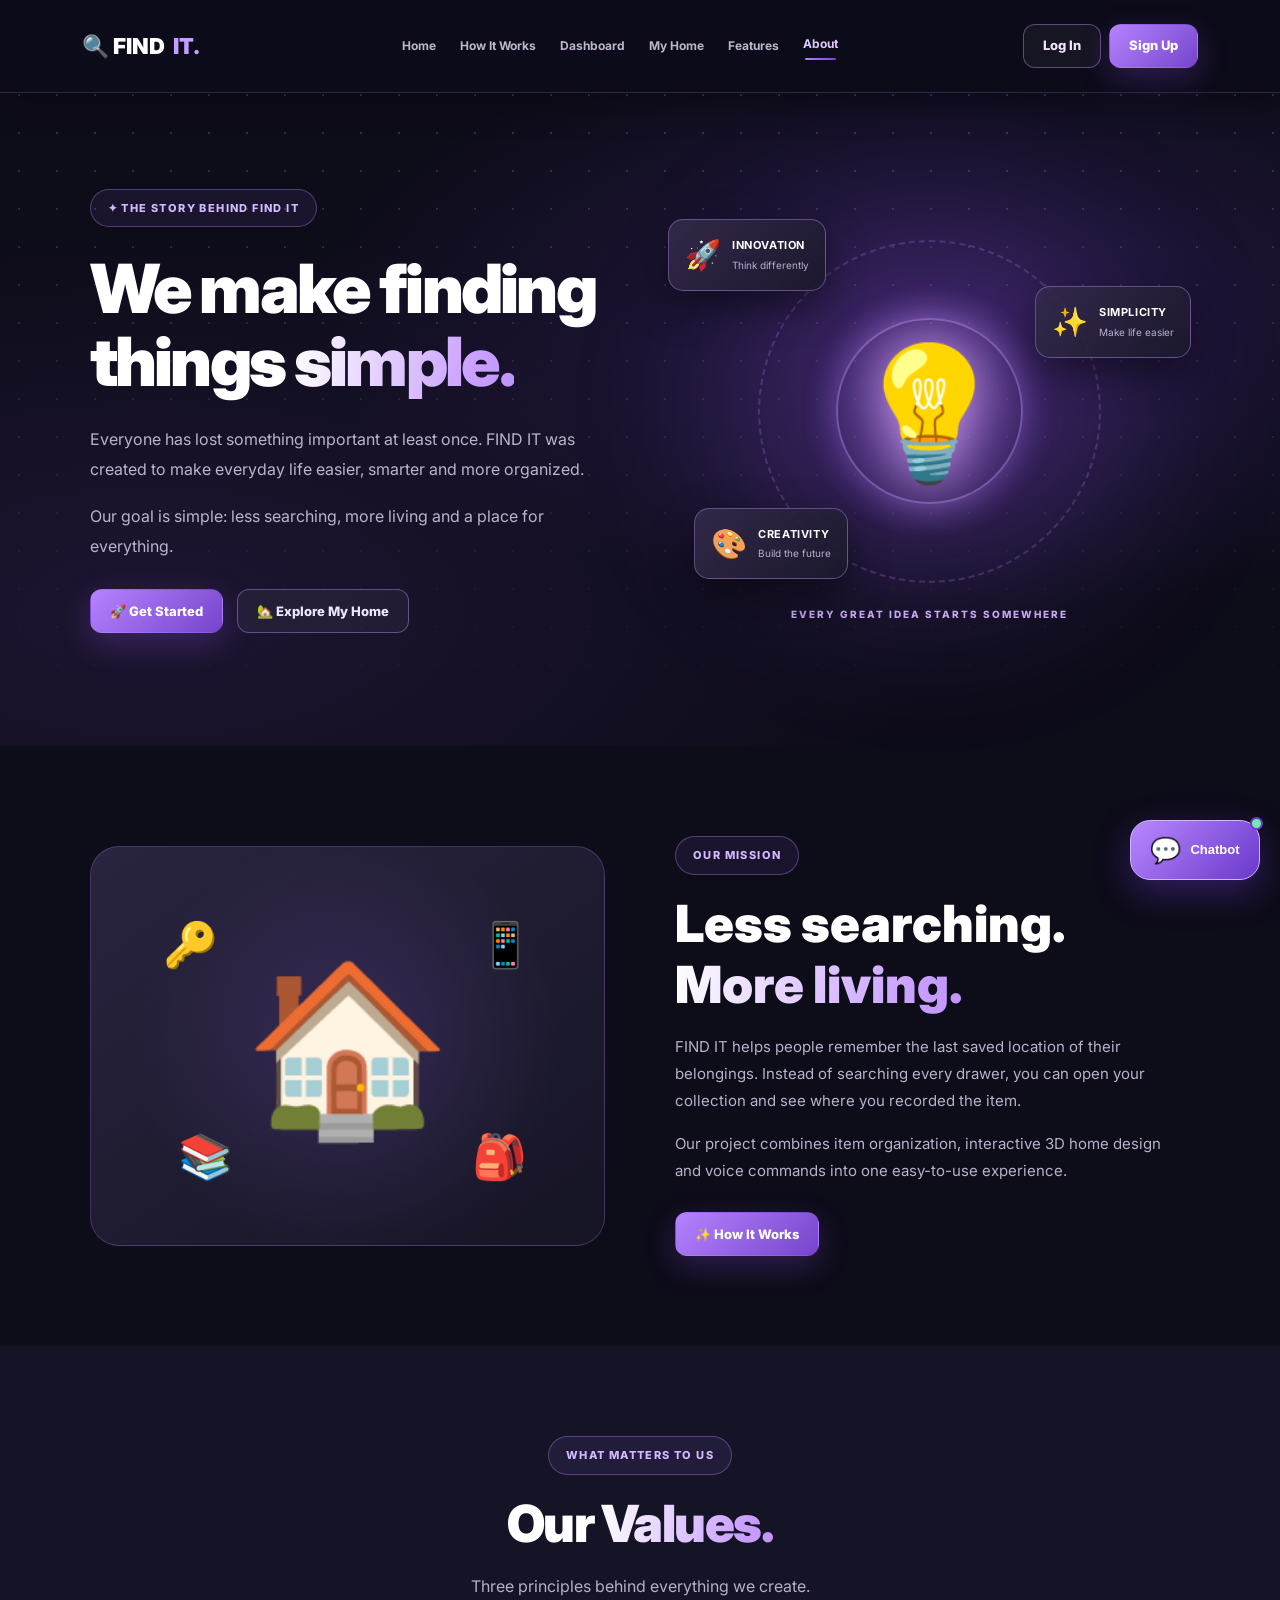
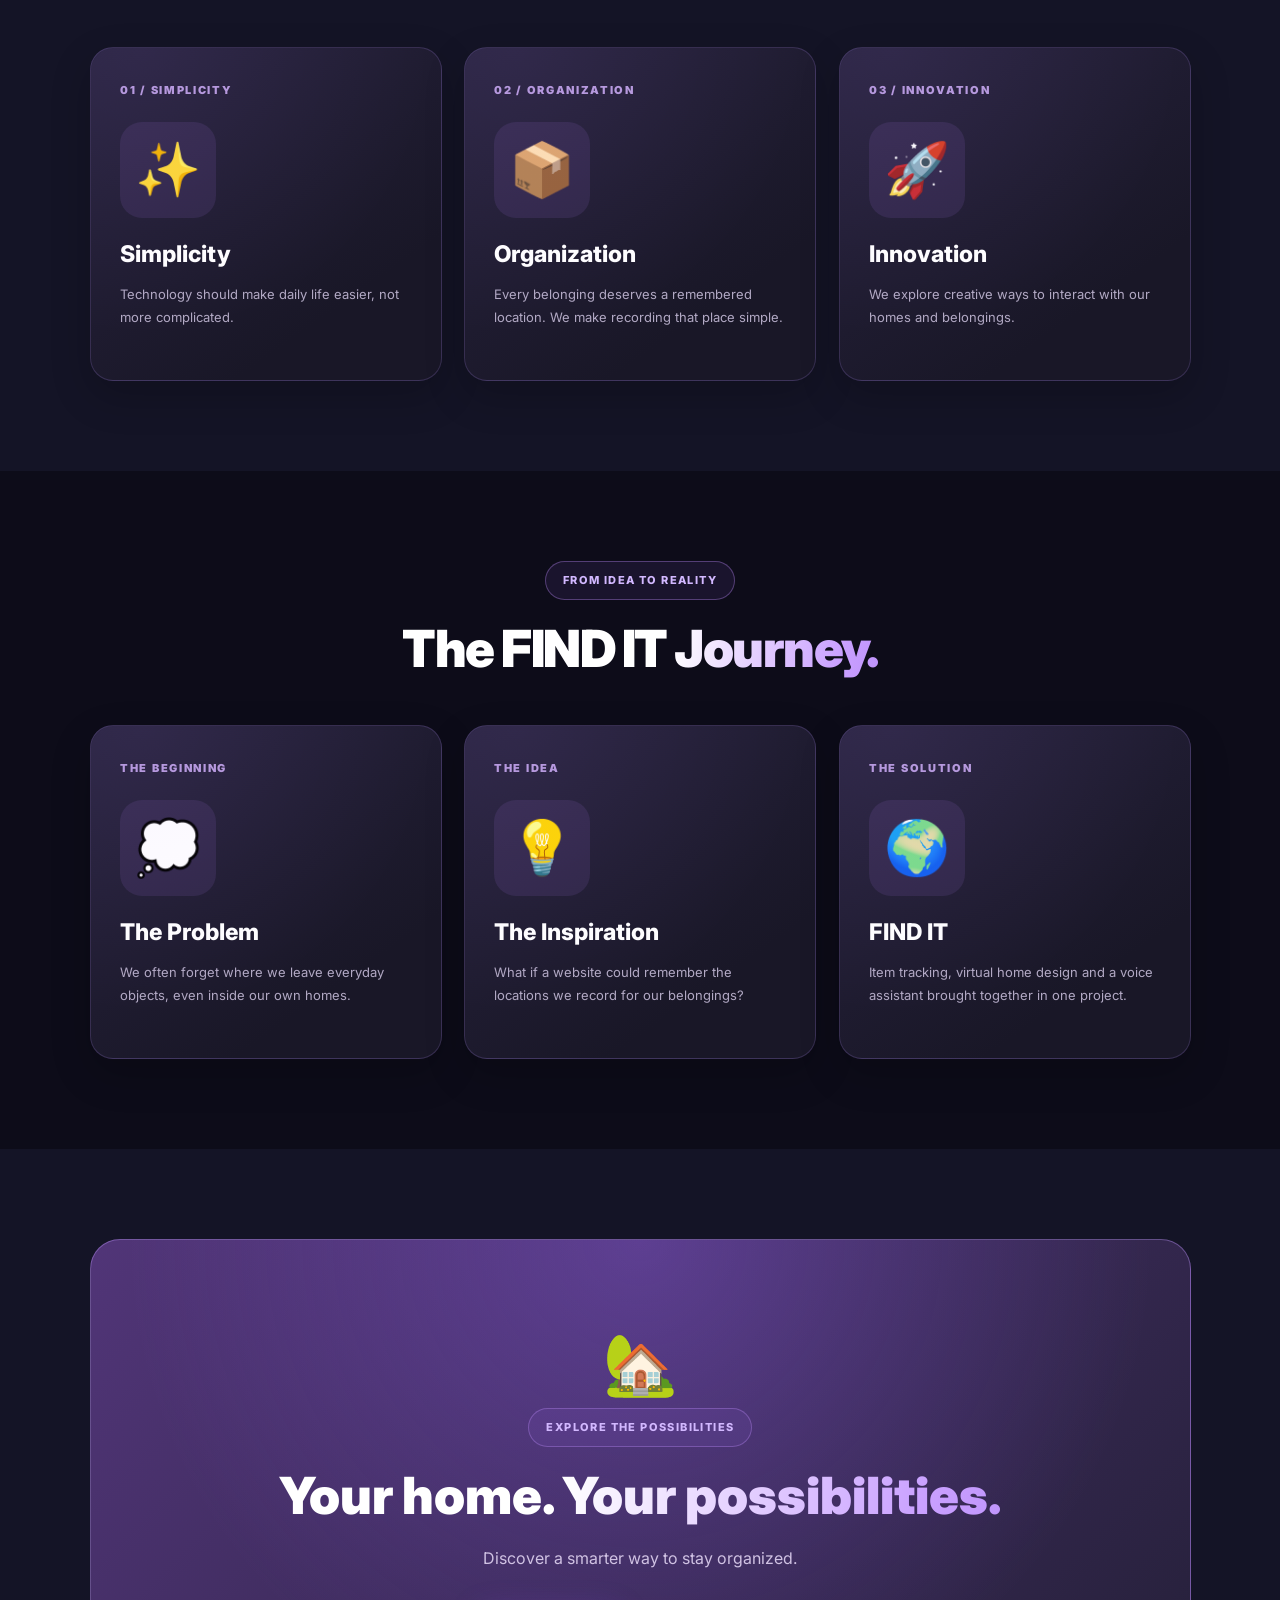
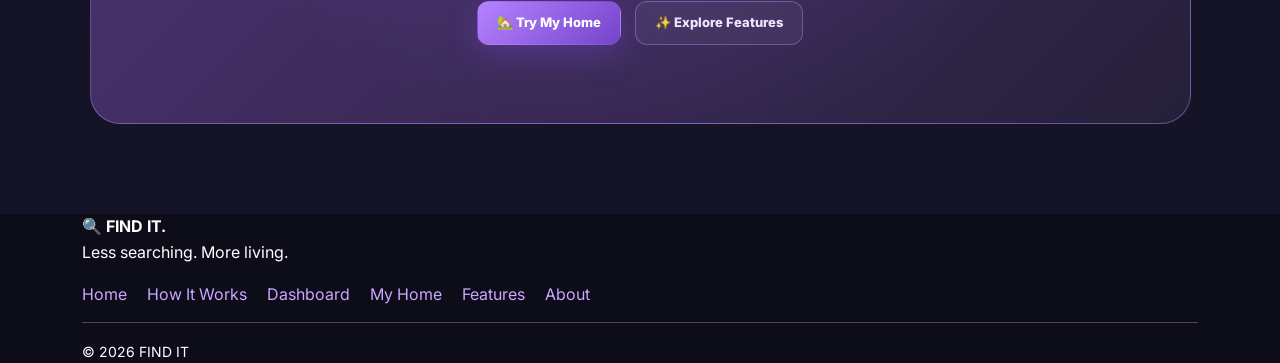
==== commit 622bf720: "hackathon hackathon" ====
--- a/about.html
+++ b/about.html
@@ -3,76 +3,269 @@
 <html lang="en">
 <head>
   <meta charset="UTF-8">
-  <meta name="viewport" content="width=device-width, initial-scale=1">
-  <title>FIND IT | About</title>
+  <meta name="viewport" content="width=device-width, initial-scale=1.0">
+  <title>FIND IT | About Us</title>
+  <link rel="stylesheet" href="https://cdn.jsdelivr.net/npm/bootstrap@5.3.3/dist/css/bootstrap.min.css">
   <link rel="stylesheet" href="style.css">
+  <link rel="stylesheet" href="quick-voice.css">
+  <link rel="stylesheet" href="responsive.css">
 </head>
 <body data-page="about">
+
   <div id="site-header"></div>
 
-  <main>
-    <section class="subhero container">
-      <span class="eyebrow">THE STORY BEHIND FIND IT</span>
-      <h1>We make finding things <em>simple.</em></h1>
-      <p>A useful idea for a problem everyone knows: forgetting where we put something.</p>
-    </section>
-
-    <section class="section container feature-split">
-      <div class="feature-photo">
-        <img src="https://images.unsplash.com/photo-1497366754035-f200968a6e72?auto=format&fit=crop&w=1100&q=85" alt="Clean workspace">
-      </div>
-      <div>
-        <span class="eyebrow">OUR MISSION</span>
-        <h2>Less searching. <em>More living.</em></h2>
-        <p>FIND IT helps people remember the last saved location of their belongings.</p>
-        <p>Instead of searching every drawer, you can open your collection and see where you recorded the item.</p>
-        <p>Our project also explores 3D home design and voice commands to make finding belongings more intuitive.</p>
-      </div>
-    </section>
-
-    <section class="section alt">
-      <div class="container">
-        <div class="section-heading">
-          <span class="eyebrow">WHAT MATTERS TO US</span>
-          <h2>Our <em>Values</em></h2>
-        </div>
-
-        <div class="cards three">
-          <article class="card">
-            <img src="https://images.unsplash.com/photo-1494438639946-1ebd1d20bf85?auto=format&fit=crop&w=800&q=85" alt="Organized bookshelves">
-            <div class="card-body">
-              <h3>Simplicity</h3>
-              <p>Technology should make daily life easier.</p>
-            </div>
-          </article>
-          <article class="card">
-            <img src="https://images.unsplash.com/photo-1455390582262-044cdead277a?auto=format&fit=crop&w=800&q=85" alt="Planning on paper">
-            <div class="card-body">
-              <h3>Organization</h3>
-              <p>Every belonging deserves a remembered location.</p>
-            </div>
-          </article>
-          <article class="card">
-            <img src="https://images.unsplash.com/photo-1484154218962-a197022b5858?auto=format&fit=crop&w=800&q=85" alt="Comfortable home">
-            <div class="card-body">
-              <h3>Innovation</h3>
-              <p>We explore new ways to work with our homes.</p>
-            </div>
-          </article>
-        </div>
-      </div>
-    </section>
-
-    <section class="section container">
-      <div class="cta">
-        <span class="eyebrow">DISCOVER FIND IT</span>
-        <h2>Everything begins with one saved item.</h2>
-        <a href="dashboard.html" class="btn light">Get Started</a>
-      </div>
-    </section>
+  <main class="fi-about">
+
+    <section class="about-hero">
+
+      <div class="about-copy">
+
+        <span class="fi-tag">
+          ✦ THE STORY BEHIND FIND IT
+        </span>
+
+        <h1>
+          We make finding things
+          <span class="fi-gradient">simple.</span>
+        </h1>
+
+        <p class="fi-lead">
+          Everyone has lost something important at least once.
+          FIND IT was created to make everyday life easier,
+          smarter and more organized.
+        </p>
+
+        <p class="fi-lead">
+          Our goal is simple: less searching, more living
+          and a place for everything.
+        </p>
+
+        <div class="fi-buttons">
+          <a href="dashboard.html" class="fi-button fi-button-primary">
+            🚀 Get Started
+          </a>
+          <a href="myhome.html" class="fi-button fi-button-secondary">
+            🏡 Explore My Home
+          </a>
+        </div>
+
+      </div>
+
+      <div class="fx-hero fx-about-visual">
+
+        <div class="fx-glow"></div>
+
+        <div class="fx-about-light">
+          <div class="fx-light-halo"></div>
+          <div class="fx-light-rays"></div>
+          <span class="fx-bulb">💡</span>
+        </div>
+
+        <div class="fx-idea-card fx-idea-one">
+          <span>🚀</span>
+          <div>
+            <strong>INNOVATION</strong>
+            <small>Think differently</small>
+          </div>
+        </div>
+
+        <div class="fx-idea-card fx-idea-two">
+          <span>✨</span>
+          <div>
+            <strong>SIMPLICITY</strong>
+            <small>Make life easier</small>
+          </div>
+        </div>
+
+        <div class="fx-idea-card fx-idea-three">
+          <span>🎨</span>
+          <div>
+            <strong>CREATIVITY</strong>
+            <small>Build the future</small>
+          </div>
+        </div>
+
+        <div class="fx-about-caption">
+          EVERY GREAT IDEA STARTS SOMEWHERE
+        </div>
+
+      </div>
+
+    </section>
+
+    <section class="fi-section">
+
+      <div class="fi-feature">
+
+        <div class="fi-feature-art fi-reveal">
+          <span class="fi-feature-house">🏠</span>
+          <span class="fi-mini-item fi-mini-one">🔑</span>
+          <span class="fi-mini-item fi-mini-two">📱</span>
+          <span class="fi-mini-item fi-mini-three">📚</span>
+          <span class="fi-mini-item fi-mini-four">🎒</span>
+        </div>
+
+        <div class="fi-reveal">
+
+          <span class="fi-tag">OUR MISSION</span>
+
+          <h2>
+            Less searching.
+            <span class="fi-gradient">More living.</span>
+          </h2>
+
+          <p>
+            FIND IT helps people remember the last saved
+            location of their belongings. Instead of
+            searching every drawer, you can open your
+            collection and see where you recorded the item.
+          </p>
+
+          <p>
+            Our project combines item organization,
+            interactive 3D home design and voice commands
+            into one easy-to-use experience.
+          </p>
+
+          <div class="fi-buttons">
+            <a href="how.html" class="fi-button fi-button-primary">
+              ✨ How It Works
+            </a>
+          </div>
+
+        </div>
+
+      </div>
+
+    </section>
+
+    <section class="fi-section fi-section-dark">
+
+      <div class="fi-section-heading fi-reveal">
+        <span class="fi-tag">WHAT MATTERS TO US</span>
+        <h2>
+          Our <span class="fi-gradient">Values.</span>
+        </h2>
+        <p>
+          Three principles behind everything we create.
+        </p>
+      </div>
+
+      <div class="fi-steps">
+
+        <article class="fi-step fi-reveal">
+          <span class="fi-step-number">01 / SIMPLICITY</span>
+          <div class="fi-step-icon">✨</div>
+          <h3>Simplicity</h3>
+          <p>
+            Technology should make daily life easier,
+            not more complicated.
+          </p>
+        </article>
+
+        <article class="fi-step fi-reveal">
+          <span class="fi-step-number">02 / ORGANIZATION</span>
+          <div class="fi-step-icon">📦</div>
+          <h3>Organization</h3>
+          <p>
+            Every belonging deserves a remembered location.
+            We make recording that place simple.
+          </p>
+        </article>
+
+        <article class="fi-step fi-reveal">
+          <span class="fi-step-number">03 / INNOVATION</span>
+          <div class="fi-step-icon">🚀</div>
+          <h3>Innovation</h3>
+          <p>
+            We explore creative ways to interact with
+            our homes and belongings.
+          </p>
+        </article>
+
+      </div>
+
+    </section>
+
+    <section class="fi-section">
+
+      <div class="fi-section-heading fi-reveal">
+        <span class="fi-tag">FROM IDEA TO REALITY</span>
+        <h2>
+          The FIND IT
+          <span class="fi-gradient">Journey.</span>
+        </h2>
+      </div>
+
+      <div class="fi-steps">
+
+        <article class="fi-step fi-reveal">
+          <span class="fi-step-number">THE BEGINNING</span>
+          <div class="fi-step-icon">💭</div>
+          <h3>The Problem</h3>
+          <p>
+            We often forget where we leave everyday objects,
+            even inside our own homes.
+          </p>
+        </article>
+
+        <article class="fi-step fi-reveal">
+          <span class="fi-step-number">THE IDEA</span>
+          <div class="fi-step-icon">💡</div>
+          <h3>The Inspiration</h3>
+          <p>
+            What if a website could remember the locations
+            we record for our belongings?
+          </p>
+        </article>
+
+        <article class="fi-step fi-reveal">
+          <span class="fi-step-number">THE SOLUTION</span>
+          <div class="fi-step-icon">🌍</div>
+          <h3>FIND IT</h3>
+          <p>
+            Item tracking, virtual home design and a voice
+            assistant brought together in one project.
+          </p>
+        </article>
+
+      </div>
+
+    </section>
+
+    <section class="fi-section fi-section-dark">
+
+      <div class="fi-cta fi-reveal">
+        <span class="fi-cta-emoji">🏡</span>
+        <span class="fi-tag">EXPLORE THE POSSIBILITIES</span>
+
+        <h2>
+          Your home.
+          <span class="fi-gradient">Your possibilities.</span>
+        </h2>
+
+        <p>
+          Discover a smarter way to stay organized.
+        </p>
+
+        <div class="fi-buttons fi-center">
+          <a href="myhome.html" class="fi-button fi-button-primary">
+            🏡 Try My Home
+          </a>
+          <a href="features.html" class="fi-button fi-button-secondary">
+            ✨ Explore Features
+          </a>
+        </div>
+      </div>
+
+    </section>
+
   </main>
 
   <div id="site-footer"></div>
+
+  <script src="https://cdn.jsdelivr.net/npm/bootstrap@5.3.3/dist/js/bootstrap.bundle.min.js"></script>
   <script src="main.js"></script>
+<script src="quick-voice.js"></script>
 </body>
 </html>
--- a/style.css
+++ b/style.css
@@ -1,13 +1,17 @@
+
+@import url('https://fonts.googleapis.com/css2?family=Inter:wght@400;500;600;700;800;900&display=swap');
 
 :root {
-  --bg: #0f1020;
-  --panel: #1d2035;
-  --panel-light: #282b43;
-  --purple: #9e70ee;
-  --purple-bright: #c19bff;
+  --bg: #0d0c19;
+  --dark: #141426;
+  --panel: #221e36;
+  --panel2: #302941;
+  --purple: #9565f6;
+  --light-purple: #c9a7ff;
   --text: #ffffff;
-  --muted: #b4b8cc;
-  --border: #ffffff20;
+  --muted: #b6aec9;
+  --border: #a982ed50;
+  --gradient: linear-gradient(135deg,#b583ff,#7544cb);
 }
 
 * {
@@ -16,1112 +20,4301 @@
 
 html {
   scroll-behavior: smooth;
+  scroll-padding-top: 90px;
 }
 
 body {
   margin: 0;
-  font-family: Arial, Helvetica, sans-serif;
+  padding-top: 76px;
   background: var(--bg);
   color: var(--text);
-}
-
-body, button, input, textarea, select {
-  font-family: Arial, Helvetica, sans-serif;
-}
-
-button, a {
-  -webkit-tap-highlight-color: transparent;
+  font-family: 'Inter',Arial,sans-serif;
+  overflow-x: hidden;
+}
+
+h1,h2,h3,h4 {
+  color: white;
+  font-weight: 800;
+}
+
+p {
+  line-height: 1.8;
+}
+
+a {
+  color: var(--light-purple);
+  text-decoration: none;
+}
+
+a:hover {
+  color: white;
+}
+
+button,input,textarea,select {
+  font: inherit;
 }
 
 button {
   cursor: pointer;
 }
 
+[hidden] {
+  display: none !important;
+}
+
+.muted {
+  color: var(--muted);
+  font-size: 13px;
+}
+
+.full {
+  width: 100%;
+}
+
+.separator {
+  height: 1px;
+  width: 100%;
+  margin: 20px 0;
+  background: #ffffff22;
+}
+
+.fi-home,
+.fi-about,
+.fi-dashboard,
+.fi-features,
+.fi-how,
+.fi-myhome {
+  overflow: hidden;
+}
+
+#site-header {
+  position: relative;
+  z-index: 1050;
+}
+
+.site-nav {
+  min-height: 76px;
+  background: #0d0c19f5;
+  border-bottom: 1px solid #b583ff35;
+  box-shadow: 0 8px 35px #0005;
+  backdrop-filter: blur(20px);
+}
+
+.site-nav .container {
+  min-height: 76px;
+}
+
+.site-nav .navbar-brand {
+  display: flex;
+  align-items: center;
+  gap: 8px;
+  color: #fff;
+  font-size: 22px;
+  font-weight: 900;
+  white-space: nowrap;
+}
+
+.site-nav .navbar-brand span {
+  color: #c69eff;
+}
+
+.site-nav .navbar-brand img {
+  width: 41px;
+  height: 41px;
+  object-fit: contain;
+}
+
+.site-nav .navbar-nav {
+  align-items: center;
+}
+
+.site-nav .nav-link {
+  position: relative;
+  padding: 11px 10px;
+  color: #bdb5ce;
+  font-size: 12px;
+  font-weight: 700;
+  transition: color .25s,transform .25s;
+}
+
+.site-nav .nav-link:hover,
+.site-nav .nav-link.active {
+  color: #dfc7ff;
+  transform: translateY(-2px);
+}
+
+.site-nav .nav-link::after {
+  position: absolute;
+  bottom: 4px;
+  left: 10px;
+  right: 10px;
+  height: 2px;
+  content: "";
+  border-radius: 10px;
+  background: var(--gradient);
+  transform: scaleX(0);
+  transition: transform .3s;
+}
+
+.site-nav .nav-link:hover::after,
+.site-nav .nav-link.active::after {
+  transform: scaleX(1);
+}
+
+.site-nav .navbar-toggler {
+  border: 1px solid #b583ff80;
+  padding: 8px 11px;
+}
+
+.site-nav .navbar-toggler:focus {
+  box-shadow: 0 0 0 3px #b583ff33;
+}
+
+.btn,
+.fi-button {
+  display: inline-flex;
+  align-items: center;
+  justify-content: center;
+  gap: 8px;
+  min-height: 44px;
+  padding: 11px 19px;
+  border-radius: 12px;
+  border: 1px solid transparent;
+  color: white;
+  font-size: 13px;
+  font-weight: 800;
+  transition:
+    transform .3s,
+    box-shadow .3s,
+    background .3s;
+}
+
+.btn:hover,
+.fi-button:hover {
+  transform: translateY(-3px);
+  color: white;
+}
+
+.btn.primary,
+.btn.btn-glow,
+.fi-button-primary {
+  background: var(--gradient);
+  color: white;
+  box-shadow: 0 10px 30px #9252ef42;
+}
+
+.btn.primary:hover,
+.btn.btn-glow:hover,
+.fi-button-primary:hover {
+  box-shadow: 0 16px 40px #9252ef8a;
+}
+
+.btn.outline,
+.btn.btn-outline-soft,
+.fi-button-secondary {
+  border-color: #a98ae877;
+  background: #ffffff0b;
+  color: #f0e5ff;
+}
+
+.btn.outline:hover,
+.btn.btn-outline-soft:hover,
+.fi-button-secondary:hover {
+  background: #9870e52b;
+}
+
+.btn.danger {
+  background: #84374e;
+  border-color: #c76784;
+}
+
+.btn:disabled,
 button:disabled {
   cursor: not-allowed;
   opacity: .5;
 }
 
-[hidden] {
-  display: none !important;
-}
-
-a {
-  color: inherit;
-  text-decoration: none;
-}
-
-img {
-  display: block;
-  max-width: 100%;
-}
-
-.container {
-  width: min(1400px, 94%);
-  margin: 0 auto;
-}
-
-h1, h2, h3, p {
-  overflow-wrap: break-word;
-}
-
-h1, h2, h3 {
-  line-height: 1.15;
-}
-
-h1 {
-  font-size: clamp(38px, 5vw, 68px);
-  letter-spacing: -1.5px;
-}
-
-h2 {
-  font-size: clamp(27px, 3vw, 43px);
-}
-
-h3 {
-  font-size: 19px;
-}
-
-p {
+.guest-actions {
+  align-items: center;
+}
+
+.avatar-button {
+  display: flex;
+  align-items: center;
+  justify-content: center;
+  width: 44px;
+  height: 44px;
+  border: 2px solid #c79cff;
+  border-radius: 50%;
+  background: var(--gradient);
+  color: white;
+  font-weight: 900;
+}
+
+.account-menu {
+  min-width: 250px;
+  padding: 12px;
+  border: 1px solid var(--border);
+  border-radius: 15px;
+  background: #242039;
+  box-shadow: 0 25px 55px #0009;
+}
+
+.account-menu .dropdown-item {
+  padding: 11px;
+  border-radius: 9px;
+  color: #eee6fc;
+}
+
+.account-menu .dropdown-item:hover {
+  background: #9062e43a;
+  color: white;
+}
+
+.findit-modal {
+  padding: 10px;
+  border: 1px solid var(--border);
+  border-radius: 22px;
+  background: #221d37;
+  color: white;
+}
+
+.findit-modal .modal-header,
+.findit-modal .modal-footer {
+  border-color: #ffffff20;
+}
+
+.findit-modal .form-label {
+  color: #e9d9ff;
+  font-size: 12px;
+  font-weight: 800;
+}
+
+.findit-modal .btn-close {
+  filter: invert(1);
+}
+
+.modal-note {
+  color: #aaa1c2;
+  font-size: 11px;
+  margin-top: 16px;
+}
+
+.error-text {
+  color: #ff9fa9;
+  font-size: 12px;
+  min-height: 18px;
+  margin-top: 8px;
+}
+
+.surface {
+  padding: 25px;
+  border: 1px solid var(--border);
+  border-radius: 21px;
+  background: var(--panel);
+  box-shadow: 0 18px 45px #0003;
+}
+
+input,
+select,
+textarea,
+.form-control {
+  width: 100%;
+  min-width: 0;
+  padding: 12px 14px;
+  border: 1px solid #af8be760;
+  border-radius: 11px;
+  outline: none;
+  background: #111021;
+  color: white;
+}
+
+.form-control:focus,
+input:focus,
+select:focus,
+textarea:focus {
+  border-color: #c69dff;
+  background: #141127;
+  color: white;
+  box-shadow: 0 0 0 3px #ab80f522;
+}
+
+input::placeholder,
+textarea::placeholder {
+  color: #958baa;
+}
+
+select option {
+  background: #201b35;
+  color: white;
+}
+
+.form-stack {
+  display: flex;
+  flex-direction: column;
+  gap: 12px;
+}
+
+.form-stack label,
+.home-sidebar label {
+  color: #e5d7fb;
+  font-size: 12px;
+  font-weight: 800;
+}
+
+.feedback {
+  margin: 10px 0;
+  color: #d3b7ff;
+  font-size: 12px;
   line-height: 1.7;
 }
 
-em {
-  font-style: normal;
-  color: var(--purple-bright);
-}
-
-.muted, .hint {
-  color: var(--muted);
-}
-
-.eyebrow {
+.fi-hero,
+.about-hero,
+.dash-hero,
+.features-hero,
+.how-hero,
+.myhome-hero {
+  position: relative;
+  display: grid;
+  grid-template-columns: 1fr 1fr;
+  align-items: center;
+  gap: 55px;
+  min-height: 650px;
+  padding: 95px 7%;
+  background:
+    radial-gradient(ellipse at 75% 36%,#7744d738,transparent 48%),
+    radial-gradient(ellipse at 12% 80%,#663c9c30,transparent 50%),
+    #0d0c19;
+  isolation: isolate;
+}
+
+.fi-hero::before,
+.about-hero::before,
+.dash-hero::before,
+.features-hero::before,
+.how-hero::before,
+.myhome-hero::before {
+  position: absolute;
+  inset: 0;
+  content: "";
+  z-index: -1;
+  pointer-events: none;
+  opacity: .28;
+  background-image: radial-gradient(#b08ad7 1px,transparent 1px);
+  background-size: 38px 38px;
+  mask-image: linear-gradient(#000,transparent);
+}
+
+.fi-hero-copy,
+.about-copy,
+.dash-hero-copy,
+.features-hero-copy,
+.how-hero-copy,
+.myhome-hero-copy {
+  position: relative;
+  z-index: 2;
+  animation: fiFadeUp .9s ease both;
+}
+
+.fi-hero h1,
+.about-hero h1,
+.dash-hero h1,
+.features-hero h1,
+.how-hero h1,
+.myhome-hero h1 {
+  font-size: clamp(42px,5.3vw,82px);
+  letter-spacing: -2.7px;
+  font-weight: 900;
+  line-height: 1.08;
+  margin: 25px 0;
+}
+
+.fi-gradient {
   display: inline-block;
-  color: var(--purple-bright);
+  background: linear-gradient(100deg,#fff,#c9a0ff 38%,#9964ed 80%,#e4c6ff);
+  background-size: 220% 100%;
+  background-clip: text;
+  -webkit-background-clip: text;
+  color: transparent;
+  animation: fiGradient 6s ease-in-out infinite alternate;
+}
+
+.fi-tag {
+  display: inline-flex;
+  align-items: center;
+  gap: 8px;
+  padding: 10px 17px;
+  border: 1px solid #b486f060;
+  border-radius: 50px;
+  background: #a16af018;
+  color: #d2b8ff;
   font-size: 11px;
   font-weight: 800;
-  letter-spacing: 1.8px;
-  text-transform: uppercase;
-}
-
-#site-header {
+  letter-spacing: 1.4px;
+}
+
+.fi-lead {
+  max-width: 550px;
+  color: #b9b4cd;
+  font-size: 16px;
+  line-height: 1.9;
+}
+
+.fi-buttons,
+.fi-trust {
+  display: flex;
+  flex-wrap: wrap;
+  gap: 14px;
+  margin-top: 28px;
+}
+
+.fi-trust {
+  gap: 19px;
+  color: #aea5c5;
+  font-size: 11px;
+}
+
+.fi-center {
+  justify-content: center;
+}
+
+.fi-scene {
   position: relative;
-  z-index: 20;
-}
-
-.site-navbar {
+  display: flex;
+  align-items: center;
+  justify-content: center;
+  width: 100%;
+  max-width: 540px;
+  aspect-ratio: 1;
+  margin: auto;
+  animation: fiFadeUp 1s .15s both;
+}
+
+.fi-scene-glow {
+  position: absolute;
+  width: 75%;
+  height: 75%;
+  border-radius: 50%;
+  background: #8852ee;
+  filter: blur(105px);
+  opacity: .3;
+  animation: fiGlow 4s infinite alternate;
+}
+
+.fi-orbit {
+  position: absolute;
+  border: 1px solid #ae8fe34f;
+  border-radius: 50%;
+  pointer-events: none;
+}
+
+.fi-orbit-one {
+  width: 91%;
+  height: 91%;
+  border-style: dashed;
+  animation: fiSpin 29s linear infinite;
+}
+
+.fi-orbit-two {
+  width: 71%;
+  height: 71%;
+  animation: fiSpin 22s linear infinite reverse;
+}
+
+.fi-orbit-three {
+  width: 51%;
+  height: 51%;
+  animation: fiSpin 15s linear infinite;
+}
+
+.fi-orbit-one::before {
+  position: absolute;
+  top: 0;
+  left: 50%;
+  width: 11px;
+  height: 11px;
+  content: "";
+  border-radius: 50%;
+  background: #cfafff;
+  box-shadow: 0 0 20px #af7aff;
+}
+
+.fi-main-symbol {
+  position: relative;
+  z-index: 3;
+  display: grid;
+  place-items: center;
+  width: 195px;
+  height: 195px;
+  border: 1px solid #d1a6ff78;
+  border-radius: 45px;
+  background: linear-gradient(145deg,#65458f,#302548 60%,#171528);
+  box-shadow: 0 30px 75px #0009,0 0 70px #9662ed57;
+  font-size: 96px;
+  animation: fiCore 5s infinite;
+}
+
+.fi-emoji {
+  position: absolute;
+  z-index: 4;
+  display: grid;
+  place-items: center;
+  width: 77px;
+  height: 77px;
+  border: 1px solid #c09ae85c;
+  border-radius: 22px;
+  background: linear-gradient(145deg,#36304d,#191729);
+  box-shadow: 0 16px 40px #0007;
+  font-size: 38px;
+  animation: fiFloat 5s infinite;
+}
+
+.fi-emoji-1 {top:8%;left:13%}
+.fi-emoji-2 {top:14%;right:3%;animation-delay:-1.4s}
+.fi-emoji-3 {bottom:13%;left:5%;animation-delay:-2.5s}
+.fi-emoji-4 {bottom:8%;right:12%;animation-delay:-3.3s}
+.fi-emoji-5 {top:45%;left:-2%;width:66px;height:66px;font-size:32px;animation-delay:-2s}
+.fi-emoji-6 {top:52%;right:-2%;width:66px;height:66px;font-size:32px;animation-delay:-1s}
+
+.fi-floating-note {
+  position: absolute;
+  z-index: 5;
+  padding: 12px 15px;
+  border: 1px solid #ab85e967;
+  border-radius: 12px;
+  background: #28233df0;
+  box-shadow: 0 12px 32px #0006;
+  color: #f1e8ff;
+  font-size: 11px;
+  font-weight: 800;
+  animation: fiFloat 5s infinite;
+}
+
+.fi-note-one {top:3%;right:16%;animation-delay:-2s}
+.fi-note-two {bottom:3%;left:18%;animation-delay:-3s}
+
+.fi-section {
+  padding: 90px 7%;
+}
+
+.fi-section-dark {
+  background: var(--dark);
+}
+
+.fi-section-heading {
+  max-width: 760px;
+  margin: 0 auto 46px;
+  text-align: center;
+}
+
+.fi-section-heading h2 {
+  font-size: clamp(31px,4vw,54px);
+  letter-spacing: -1.5px;
+  font-weight: 900;
+  margin: 18px 0;
+}
+
+.fi-section-heading p {
+  color: #b7aec8;
+}
+
+.fi-steps,
+.dashboard-stats {
+  display: grid;
+  grid-template-columns: repeat(3,minmax(0,1fr));
+  gap: 23px;
+  max-width: 1300px;
+  margin: auto;
+  perspective: 1200px;
+}
+
+.fi-step,
+.dashboard-stats .stat {
+  position: relative;
+  min-width: 0;
+  padding: 34px 29px;
+  border: 1px solid #a987ed35;
+  border-radius: 23px;
+  background: linear-gradient(145deg,#28233f,#191727 75%);
+  box-shadow: 0 15px 40px #0003;
+  transform-style: preserve-3d;
+  transition:
+    transform .42s cubic-bezier(.2,.8,.2,1),
+    box-shadow .42s,
+    border-color .42s,
+    background .42s;
+}
+
+.fi-step::before {
+  position: absolute;
+  inset: 0;
+  content: "";
+  border-radius: inherit;
+  background: radial-gradient(circle at 15% 0%,#b583ff25,transparent 65%);
+  opacity: .5;
+  pointer-events: none;
+  transition: opacity .4s;
+}
+
+.fi-step:hover,
+.dashboard-stats .stat:hover {
+  z-index: 5;
+  transform: translateY(-12px) scale(1.06);
+  border-color: #c39aff;
+  background: linear-gradient(145deg,#383051,#201a35);
+  box-shadow: 0 30px 70px #0008,0 0 40px #9252ef35;
+}
+
+.fi-step:hover::before {
+  opacity: 1;
+}
+
+.fi-step-number {
+  display: block;
+  color: #b69adc;
+  font-size: 11px;
+  font-weight: 900;
+  letter-spacing: 1.7px;
+}
+
+.fi-step-icon {
+  display: grid;
+  place-items: center;
+  width: 96px;
+  height: 96px;
+  margin: 23px 0;
+  border-radius: 22px;
+  background: #a071e51f;
+  font-size: 53px;
+  transition: transform .4s,filter .4s;
+}
+
+.fi-step:hover .fi-step-icon {
+  transform: scale(1.23) rotate(-8deg);
+  filter: drop-shadow(0 10px 18px #a975f880);
+}
+
+.fi-step h3 {
+  font-size: 23px;
+  margin: 15px 0;
+}
+
+.fi-step p {
+  color: #b2a9c4;
+  font-size: 13px;
+}
+
+.fi-step a {
+  display: inline-block;
+  margin-top: 12px;
+  font-size: 12px;
+  font-weight: 800;
+  transition: transform .3s;
+}
+
+.fi-step a:hover {
+  transform: translateX(7px);
+}
+
+.fi-six-grid {
+  row-gap: 25px;
+}
+
+.fi-feature {
+  display: grid;
+  grid-template-columns: 1fr 1fr;
+  gap: 70px;
+  align-items: center;
+  max-width: 1300px;
+  margin: auto;
+}
+
+.fi-feature h2 {
+  font-size: clamp(32px,4vw,53px);
+  font-weight: 900;
+  margin: 18px 0;
+}
+
+.fi-feature p {
+  color: #b9b2ca;
+  font-size: 15px;
+}
+
+.fi-feature-art {
+  position: relative;
+  display: grid;
+  place-items: center;
+  min-height: 400px;
+  border: 1px solid #ac82ee45;
+  border-radius: 29px;
+  background: radial-gradient(circle,#7955bd40,transparent 65%),linear-gradient(145deg,#29243f,#151424);
+  overflow: hidden;
+  transition: transform .4s,box-shadow .4s;
+}
+
+.fi-feature-art:hover {
+  transform: translateY(-8px) scale(1.02);
+  box-shadow: 0 25px 60px #8b58e52d;
+}
+
+.fi-feature-house {
+  font-size: clamp(110px,13vw,195px);
+  animation: fiFloat 5s infinite;
+}
+
+.fi-mini-item {
+  position: absolute;
+  font-size: 44px;
+  animation: fiFloat 4s infinite;
+}
+
+.fi-mini-one {left:14%;top:16%}
+.fi-mini-two {right:14%;top:16%;animation-delay:-1s}
+.fi-mini-three {left:17%;bottom:14%;animation-delay:-2s}
+.fi-mini-four {right:15%;bottom:14%;animation-delay:-3s}
+
+.fi-preview {
+  max-width: 1150px;
+  margin: auto;
+  padding: 35px;
+  border: 1px solid #9573cd59;
+  border-radius: 24px;
+  background: #201d34;
+}
+
+.fi-preview-top {
+  display: flex;
+  justify-content: space-between;
+  color: #b5a3d8;
+  font-size: 12px;
+  font-weight: 800;
+}
+
+.fi-preview-search {
+  padding: 16px;
+  margin: 20px 0;
+  border: 1px solid #ffffff24;
+  border-radius: 13px;
+  background: #121426;
+  color: #aaa4bc;
+  font-size: 13px;
+}
+
+.fi-preview-items {
+  display: grid;
+  grid-template-columns: repeat(3,1fr);
+  gap: 15px;
+}
+
+.fi-preview-item {
+  display: flex;
+  align-items: center;
+  gap: 13px;
+  padding: 17px;
+  border-radius: 14px;
+  background: #302b46;
+  transition: transform .35s,background .35s;
+}
+
+.fi-preview-item:hover {
+  transform: translateY(-7px) scale(1.035);
+  background: #44345c;
+}
+
+.fi-preview-item > span {
+  font-size: 30px;
+}
+
+.fi-preview-item strong,
+.fi-preview-item small {
+  display: block;
+}
+
+.fi-preview-item small {
+  margin-top: 5px;
+  color: #b0abc1;
+  font-size: 11px;
+}
+
+.fi-cta {
+  max-width: 1250px;
+  margin: auto;
+  padding: 78px 30px;
+  border: 1px solid #b790f46b;
+  border-radius: 30px;
+  text-align: center;
+  background: radial-gradient(circle at top,#9662f354,transparent 70%),linear-gradient(135deg,#513578,#252039);
+}
+
+.fi-cta h2 {
+  max-width: 800px;
+  margin: 18px auto;
+  font-size: clamp(30px,4vw,55px);
+  font-weight: 900;
+}
+
+.fi-cta p {
+  color: #d0c2e3;
+}
+
+.fi-cta-emoji {
+  display: block;
+  font-size: 60px;
+  animation: fiFloat 4s infinite;
+}
+
+.dashboard-stats .stat {
+  display: flex;
+  flex-direction: column;
+  gap: 10px;
+}
+
+.dashboard-stats strong {
+  font-size: 54px;
+  color: white;
+}
+
+.dashboard-stats small {
+  color: #a99fc2;
+  font-size: 12px;
+}
+
+.dashboard-grid {
+  display: grid;
+  grid-template-columns: minmax(0,.9fr) minmax(0,1.1fr);
+  align-items: start;
+  gap: 25px;
+  max-width: 1350px;
+  margin: auto;
+}
+
+.dashboard-grid h2 {
+  font-size: 23px;
+  margin: 0 0 15px;
+}
+
+.dashboard-toolbar {
+  display: flex;
+  justify-content: space-between;
+  align-items: center;
+  gap: 15px;
+  flex-wrap: wrap;
+  margin-bottom: 20px;
+}
+
+.dashboard-toolbar input {
+  flex: 1;
+  min-width: 180px;
+  max-width: 300px;
+}
+
+.dashboard-grid select {
+  margin-bottom: 12px;
+}
+
+.saved-items {
+  display: flex;
+  flex-direction: column;
+  gap: 10px;
+  max-height: 520px;
+  overflow-y: auto;
+  margin-top: 18px;
+}
+
+.saved-item {
+  display: flex;
+  justify-content: space-between;
+  gap: 14px;
+  align-items: flex-start;
+  padding: 15px;
+  border: 1px solid #ffffff20;
+  border-radius: 13px;
+  background: #302941;
+}
+
+.saved-item-info {
+  min-width: 0;
+  overflow-wrap: anywhere;
+}
+
+.saved-item strong {
+  display: block;
+  color: white;
+  font-size: 14px;
+}
+
+.saved-item small {
+  display: block;
+  color: #b8aacd;
+  margin-top: 6px;
+  font-size: 11px;
+}
+
+.item-actions {
+  display: flex;
+  flex-wrap: wrap;
+  gap: 6px;
+  flex-shrink: 0;
+}
+
+.item-actions button {
+  padding: 7px 9px;
+  border: 1px solid #b48cf077;
+  border-radius: 8px;
+  background: #46335f;
+  color: white;
+  font-size: 11px;
+}
+
+.item-actions button:hover {
+  background: #70469c;
+}
+
+.faq-list {
+  display: grid;
+  gap: 12px;
+  max-width: 900px;
+  margin: auto;
+}
+
+.faq {
+  padding: 14px 20px;
+  border: 1px solid #ffffff26;
+  border-radius: 14px;
+  background: #28233e;
+}
+
+.faq[open] {
+  border-color: #ae81ed;
+}
+
+.faq summary {
+  padding: 8px 0;
+  color: white;
+  font-weight: 800;
+  cursor: pointer;
+}
+
+.faq p {
+  margin: 10px 0;
+  color: #bcb2cf;
+  font-size: 13px;
+}
+
+.fi-myhome {
+  width: 100%;
+}
+
+.myhome-studio-section,
+.myhome-voice-section {
+  padding: 75px clamp(15px,4vw,65px);
+}
+
+.myhome-studio-section {
+  background: #111021;
+}
+
+.myhome-voice-section {
+  background: #171428;
+}
+
+.home-layout {
+  display: grid;
+  grid-template-columns: minmax(245px,.95fr) minmax(0,1.8fr) minmax(245px,.95fr);
+  align-items: start;
+  gap: 18px;
+  max-width: 1650px;
+  margin: auto;
+}
+
+.home-sidebar,
+.home-main {
+  min-width: 0;
+}
+
+.home-sidebar {
+  display: flex;
+  flex-direction: column;
+  gap: 10px;
+}
+
+.home-sidebar h2 {
+  margin: 0;
+  font-size: 20px;
+}
+
+.home-sidebar h3 {
+  margin: 12px 0 0;
+  font-size: 16px;
+}
+
+.home-sidebar textarea {
+  min-height: 145px;
+  resize: vertical;
+}
+
+.home-sidebar .two {
+  display: grid;
+  grid-template-columns: 1fr 1fr;
+  gap: 8px;
+}
+
+.inline-field {
+  display: flex;
+  align-items: stretch;
+  gap: 7px;
+}
+
+.inline-field input {
+  flex: 1;
+  width: 10px;
+}
+
+.inline-field button {
+  flex-shrink: 0;
+}
+
+.home-sidebar .btn {
+  padding: 10px;
+  font-size: 11px;
+}
+
+.room-list {
+  display: flex;
+  flex-direction: column;
+  gap: 8px;
+  max-height: 350px;
+  overflow-y: auto;
+}
+
+.room-row {
+  padding: 12px;
+  border: 1px solid #ffffff20;
+  border-radius: 12px;
+  background: #302941;
+  color: white;
+  text-align: left;
+  font-size: 12px;
+}
+
+.room-row:hover,
+.room-row.active {
+  background: #65458a;
+}
+
+.edit-box {
+  padding: 15px;
+  border: 1px solid #a584ee45;
+  border-radius: 14px;
+  background: #120f26;
+}
+
+.edit-box label {
+  margin-top: 12px;
+}
+
+.home-main {
+  padding: 20px;
+  border: 1px solid var(--border);
+  border-radius: 21px;
+  background: var(--panel);
+}
+
+.home-view-heading {
   display: flex;
   align-items: center;
   justify-content: space-between;
-  gap: 20px;
-  padding: 19px 4%;
-  background: #17192b;
-  border-bottom: 1px solid var(--border);
-}
-
-.site-brand {
-  font-size: 25px;
-  font-weight: 900;
+  gap: 14px;
+  margin-bottom: 15px;
+}
+
+.home-view-heading h2 {
+  font-size: 21px;
+  margin: 12px 0;
+}
+
+.live-indicator {
+  color: #cba9ff;
+  font-size: 10px;
+  font-weight: 800;
   white-space: nowrap;
 }
 
-.site-brand span {
-  color: var(--purple-bright);
-}
-
-.site-links {
+.view-toolbar {
   display: flex;
+  flex-wrap: wrap;
+  gap: 7px;
+  margin-bottom: 12px;
+}
+
+.view-btn {
+  flex: 1 1 auto;
+  min-height: 39px;
+  padding: 9px 10px;
+  border: 1px solid #ad88ee43;
+  border-radius: 10px;
+  background: #302841;
+  color: #eee7ff;
+  font-size: 11px;
+  font-weight: 700;
+  transition: transform .25s,background .25s;
+}
+
+.view-btn:hover {
+  transform: translateY(-3px);
+  background: #49365f;
+}
+
+.view-btn.active {
+  background: var(--gradient);
+}
+
+.home-viewer {
+  position: relative;
+  height: clamp(390px,44vw,640px);
+  min-height: 390px;
+  border: 1px solid #ad8aef40;
+  border-radius: 18px;
+  background: linear-gradient(#d6e4ec,#f5f0e6);
+  overflow: hidden;
+}
+
+#threeCanvas,
+#threeCanvas canvas {
+  display: block;
+  width: 100%;
+  height: 100%;
+}
+
+#threeCanvas canvas {
+  touch-action: none;
+}
+
+.viewer-tag,
+.viewer-help {
+  position: absolute;
+  z-index: 2;
+  padding: 8px 11px;
+  border: 1px solid #ffffff28;
+  border-radius: 10px;
+  background: #12182acb;
+  color: white;
+  font-size: 10px;
+  pointer-events: none;
+}
+
+.viewer-tag {
+  top: 12px;
+  left: 12px;
+}
+
+.viewer-help {
+  bottom: 12px;
+  right: 12px;
+}
+
+.home-stats {
+  display: grid;
+  grid-template-columns: repeat(3,1fr);
+  gap: 11px;
+  margin: 12px 0;
+}
+
+.home-stats > div {
+  display: flex;
+  flex-direction: column;
   align-items: center;
-  flex-wrap: wrap;
-  gap: 24px;
-}
-
-.site-links a {
-  color: #c9c9da;
-  font-size: 13px;
-  font-weight: 700;
-  transition: color .2s;
-}
-
-.site-links a:hover,
-.site-links a.active {
-  color: var(--purple-bright);
-}
-
-.site-footer {
-  margin-top: 40px;
-  background: #161827;
-  border-top: 1px solid var(--border);
-  padding: 30px 4%;
-}
-
-.site-footer .container {
+  gap: 4px;
+  padding: 13px;
+  border-radius: 13px;
+  background: #302941;
+}
+
+.home-stats strong {
+  font-size: 27px;
+}
+
+.home-stats span {
+  font-size: 11px;
+  color: #d4c6e5;
+}
+
+.voice-panel {
+  max-width: 1480px;
+  margin: auto;
+  padding: 26px;
+  border: 1px solid var(--border);
+  border-radius: 25px;
+  background: #211c35;
+}
+
+.voice-header {
   display: flex;
   align-items: center;
   justify-content: space-between;
   gap: 15px;
+}
+
+.voice-header h2 {
+  font-size: 24px;
+  margin: 12px 0 3px;
+}
+
+.voice-header p {
+  color: #bcb2cf;
+  font-size: 13px;
+}
+
+.voice-indicator {
+  padding: 8px 13px;
+  border: 1px solid #bf9cff55;
+  border-radius: 30px;
+  background: #a373ee20;
+  color: #e8d7ff;
+  font-size: 11px;
+  font-weight: 800;
+}
+
+.voice-controls {
+  display: flex;
   flex-wrap: wrap;
-}
-
-.site-footer p {
-  color: var(--muted);
+  align-items: center;
+  gap: 10px;
+  margin: 18px 0 22px;
+}
+
+.voice-controls select {
+  width: auto;
+  min-width: 120px;
+}
+
+.voice-layout {
+  display: grid;
+  grid-template-columns: minmax(0,1.35fr) minmax(300px,.85fr);
+  gap: 20px;
+}
+
+.voice-conversation,
+.voice-orb-area {
+  min-width: 0;
+  padding: 21px;
+  border: 1px solid #ac88ec37;
+  border-radius: 19px;
+  background: #141127;
+}
+
+.voice-conversation {
+  display: flex;
+  flex-direction: column;
+  min-height: 420px;
+}
+
+.voice-conversation h3 {
+  font-size: 19px;
+}
+
+.voice-messages {
+  display: flex;
+  flex-direction: column;
+  flex: 1;
+  gap: 12px;
+  min-height: 230px;
+  max-height: 350px;
+  padding: 12px 4px;
+  overflow-y: auto;
+}
+
+.voice-message {
+  width: fit-content;
+  max-width: 86%;
+  padding: 12px 15px;
+  border-radius: 15px;
+  font-size: 13px;
+  line-height: 1.65;
+  overflow-wrap: anywhere;
+}
+
+.voice-message.bot {
+  align-self: flex-start;
+  background: #382c58;
+  color: #efe5ff;
+}
+
+.voice-message.user {
+  align-self: flex-end;
+  background: var(--gradient);
+}
+
+.voice-form {
+  display: flex;
+  gap: 9px;
+  margin-top: 15px;
+}
+
+.voice-form input {
+  flex: 1;
+}
+
+.voice-orb-area {
+  display: flex;
+  flex-direction: column;
+  justify-content: center;
+  align-items: center;
+  text-align: center;
+}
+
+.voice-orb-wrap {
+  position: relative;
+  display: grid;
+  place-items: center;
+  width: 210px;
+  height: 210px;
+  margin: 12px auto;
+}
+
+.orb-ring {
+  position: absolute;
+  border: 1px solid #b57bf45e;
+  border-radius: 50%;
+  pointer-events: none;
+}
+
+.ring-a {
+  width: 185px;
+  height: 185px;
+  animation: fiPulse 3.8s infinite;
+}
+
+.ring-b {
+  width: 210px;
+  height: 210px;
+  border-style: dashed;
+  animation: fiSpin 22s linear infinite;
+}
+
+.voice-orb {
+  position: relative;
+  z-index: 2;
+  display: grid;
+  place-items: center;
+  width: 125px;
+  height: 125px;
+  border: 1px solid #e0c3ff7a;
+  border-radius: 50%;
+  background: radial-gradient(circle at 32% 25%,#ce9aff,#a15bf5 48%,#6233ba);
+  box-shadow: 0 0 55px #974af98c,inset 0 4px 16px #ffffff4a;
+  font-size: 48px;
+  cursor: pointer;
+  transition: transform .3s,box-shadow .3s;
+}
+
+.voice-orb:hover {
+  transform: scale(1.07);
+  box-shadow: 0 0 80px #b175ffb5;
+}
+
+.voice-orb-area h3 {
+  font-size: 21px;
+  margin: 10px 0 3px;
+}
+
+.voice-orb-area p {
+  color: #bcb0d3;
   font-size: 12px;
-  margin: 0;
-}
-
-.hero {
-  min-height: 580px;
+}
+
+.voice-waves {
+  display: flex;
+  align-items: center;
+  gap: 5px;
+  height: 30px;
+  margin: 10px;
+}
+
+.voice-waves span {
+  width: 5px;
+  height: 10px;
+  border-radius: 5px;
+  background: #b987ff;
+  animation: fiWave 1s infinite alternate;
+}
+
+.voice-waves span:nth-child(2n) {
+  animation-delay: .2s;
+}
+
+.voice-waves span:nth-child(3n) {
+  animation-delay: .45s;
+}
+
+.voice-shortcuts {
+  display: flex;
+  justify-content: center;
+  flex-wrap: wrap;
+  gap: 8px;
+}
+
+
+.fi-home .fi-preview {
+  display: block !important;
+  visibility: visible !important;
+  opacity: 1;
+  width: 100%;
+  max-width: 1150px;
+  margin: 0 auto;
+  padding: 35px;
+  border: 1px solid rgba(181, 131, 255, .45);
+  border-radius: 25px;
+  background: linear-gradient(145deg, #29233f, #191728);
+  box-shadow: 0 25px 65px rgba(0, 0, 0, .45);
+}
+
+.fi-home .fi-preview-top {
+  display: flex;
+  align-items: center;
+  justify-content: space-between;
+  gap: 15px;
+  color: #d3b5ff;
+  font-size: 12px;
+  font-weight: 800;
+}
+
+.fi-home .fi-preview-search {
+  display: block;
+  margin: 20px 0;
+  padding: 17px;
+  border: 1px solid rgba(181, 131, 255, .3);
+  border-radius: 13px;
+  background: #111021;
+  color: #bdb1d5;
+}
+
+.fi-home .fi-preview-items {
   display: grid;
-  grid-template-columns: 1fr 1fr;
+  grid-template-columns: repeat(3, minmax(0, 1fr));
+  gap: 18px;
+  margin: 20px 0;
+}
+
+.fi-home .fi-preview-item {
+  display: flex;
   align-items: center;
-  gap: 60px;
-  padding-top: 60px;
-  padding-bottom: 60px;
-}
-
-.hero-copy h1 {
-  margin: 15px 0;
-}
-
-.hero-copy p,
-.subhero p {
-  color: var(--muted);
-  font-size: 16px;
-  max-width: 580px;
-}
-
-.hero-photo,
-.feature-photo {
+  gap: 13px;
+  padding: 20px;
+  min-width: 0;
+  border: 1px solid rgba(181, 131, 255, .2);
+  border-radius: 17px;
+  background: #332b49;
+  transition:
+    transform .4s ease,
+    box-shadow .4s ease,
+    background .4s ease;
+}
+
+.fi-home .fi-preview-item:hover {
+  transform: translateY(-10px) scale(1.06);
+  background: #4a366c;
+  box-shadow:
+    0 20px 45px rgba(0, 0, 0, .5),
+    0 0 35px rgba(181, 131, 255, .25);
+}
+
+.fi-home .fi-preview-item > span {
+  font-size: 36px;
+}
+
+.fi-home .fi-preview-item strong {
+  display: block;
+  color: white;
+  font-size: 14px;
+}
+
+.fi-home .fi-preview-item small {
+  display: block;
+  margin-top: 7px;
+  color: #c4b8d6;
+  font-size: 11px;
+}
+
+.fi-home .fi-reveal,
+.fi-about .fi-reveal,
+.fi-dashboard .fi-reveal,
+.fi-features .fi-reveal,
+.fi-how .fi-reveal,
+.fi-myhome .fi-reveal {
+  opacity: 1;
+  transform: none;
+  animation: none !important;
+}
+
+.fi-reveal.fi-in-view {
+  animation: finditEntrance .8s cubic-bezier(.2, .8, .2, 1) both !important;
+}
+
+@keyframes finditEntrance {
+  from {
+    opacity: 0;
+    transform: translateY(35px) scale(.97);
+  }
+
+  to {
+    opacity: 1;
+    transform: translateY(0) scale(1);
+  }
+}
+
+.fi-home .fi-step {
+  transition:
+    transform .4s ease,
+    border-color .4s ease,
+    box-shadow .4s ease !important;
+}
+
+.fi-home .fi-step:hover {
+  transform: translateY(-15px) scale(1.07) !important;
+  border-color: #bf91ff;
+  box-shadow:
+    0 30px 65px rgba(0, 0, 0, .5),
+    0 0 40px rgba(181, 131, 255, .3);
+}
+
+.fi-home .fi-step-icon {
+  transition: transform .4s ease !important;
+}
+
+.fi-home .fi-step:hover .fi-step-icon {
+  transform: scale(1.2) rotate(-8deg) !important;
+}
+
+.fi-home .fi-emoji {
+  animation: finditFloating 4.5s ease-in-out infinite !important;
+}
+
+.fi-home .fi-emoji:nth-of-type(even) {
+  animation-delay: -2s !important;
+}
+
+.fi-home .fi-main-symbol {
+  animation: finditCore 5s ease-in-out infinite !important;
+}
+
+.fi-home .fi-orbit-one {
+  animation: finditRotation 29s linear infinite !important;
+}
+
+.fi-home .fi-orbit-two {
+  animation: finditRotation 22s linear infinite reverse !important;
+}
+
+.fi-home .fi-orbit-three {
+  animation: finditRotation 15s linear infinite !important;
+}
+
+@keyframes finditFloating {
+  0%, 100% {
+    transform: translateY(0);
+  }
+
+  50% {
+    transform: translateY(-20px);
+  }
+}
+
+@keyframes finditCore {
+  0%, 100% {
+    transform: translateY(0) rotate(-5deg);
+  }
+
+  50% {
+    transform: translateY(-15px) rotate(5deg);
+  }
+}
+
+@keyframes finditRotation {
+  from {
+    transform: rotate(0deg);
+  }
+
+  to {
+    transform: rotate(360deg);
+  }
+}
+
+@media (max-width: 740px) {
+  .fi-home .fi-preview {
+    padding: 20px;
+  }
+
+  .fi-home .fi-preview-items {
+    grid-template-columns: 1fr;
+  }
+
+  .fi-home .fi-step:hover,
+  .fi-home .fi-preview-item:hover {
+    transform: translateY(-5px) scale(1.02) !important;
+  }
+}
+
+@media (prefers-reduced-motion: reduce) {
+  .fi-home .fi-emoji,
+  .fi-home .fi-main-symbol,
+  .fi-home .fi-orbit,
+  .fi-reveal.fi-in-view {
+    animation: none !important;
+  }
+}
+
+
+
+.fi-home .fi-hero-showcase {
   position: relative;
+  width: 100%;
+  max-width: 550px;
+  margin: auto;
+  padding: 50px 20px;
+  perspective: 1200px;
+  isolation: isolate;
+}
+
+.fi-home .fi-showcase-glow {
+  position: absolute;
+  inset: 10%;
+  z-index: -1;
+  border-radius: 50%;
+  background: #9056f5;
+  opacity: .3;
+  filter: blur(95px);
+  animation: showcaseGlow 5s ease-in-out infinite alternate;
+}
+
+.fi-home .fi-showcase-card {
+  position: relative;
+  z-index: 2;
+  padding: 25px;
+  border: 1px solid rgba(185, 145, 255, .5);
+  border-radius: 25px;
+  background: linear-gradient(145deg, #302747, #171526);
+  box-shadow: 0 30px 80px rgba(0, 0, 0, .55);
+  transform: rotate(-3deg);
+  transition:
+    transform .5s cubic-bezier(.2, .8, .2, 1),
+    box-shadow .5s ease,
+    border-color .5s ease;
+}
+
+.fi-home .fi-showcase-card:hover {
+  transform: rotate(0deg) translateY(-12px) scale(1.045);
+  border-color: #d3adff;
+  box-shadow:
+    0 35px 90px rgba(0, 0, 0, .65),
+    0 0 60px rgba(155, 93, 255, .28);
+}
+
+.fi-home .fi-showcase-header,
+.fi-home .fi-showcase-brand,
+.fi-home .fi-showcase-item,
+.fi-home .fi-showcase-search,
+.fi-home .fi-showcase-footer,
+.fi-home .fi-showcase-floating {
+  display: flex;
+  align-items: center;
+}
+
+.fi-home .fi-showcase-header,
+.fi-home .fi-showcase-footer {
+  justify-content: space-between;
+  gap: 12px;
+}
+
+.fi-home .fi-showcase-brand {
+  gap: 10px;
+}
+
+.fi-home .fi-showcase-logo {
+  display: grid;
+  place-items: center;
+  width: 45px;
+  height: 45px;
+  border-radius: 14px;
+  background: linear-gradient(135deg, #a878f2, #6841b6);
+  font-size: 24px;
+}
+
+.fi-home .fi-showcase-brand strong,
+.fi-home .fi-showcase-brand small {
+  display: block;
+}
+
+.fi-home .fi-showcase-brand strong {
+  color: white;
+  font-size: 18px;
+}
+
+.fi-home .fi-showcase-brand small {
+  color: #aaa0c2;
+  font-size: 10px;
+}
+
+.fi-home .fi-showcase-status {
+  color: #8de8b5;
+  font-size: 9px;
+  font-weight: 800;
+  white-space: nowrap;
+}
+
+.fi-home .fi-showcase-title {
+  margin: 28px 0 20px;
+}
+
+.fi-home .fi-showcase-title span {
+  display: block;
+  margin-bottom: 8px;
+  color: #bb98f1;
+  font-size: 10px;
+  letter-spacing: 2px;
+  font-weight: 800;
+}
+
+.fi-home .fi-showcase-title strong {
+  color: white;
+  font-size: clamp(19px, 2.5vw, 25px);
+}
+
+.fi-home .fi-showcase-search {
+  justify-content: space-between;
+  gap: 10px;
+  padding: 15px;
+  border: 1px solid #aa83e945;
+  border-radius: 13px;
+  background: #110f21;
+  color: #a7a0bc;
+  font-size: 11px;
+}
+
+.fi-home .fi-showcase-items {
+  display: grid;
+  gap: 11px;
+  margin: 19px 0;
+}
+
+.fi-home .fi-showcase-item {
+  gap: 13px;
+  min-width: 0;
+  padding: 14px;
+  border: 1px solid #ffffff1a;
+  border-radius: 14px;
+  background: #322b47;
+  transition:
+    transform .35s ease,
+    background .35s ease,
+    box-shadow .35s ease;
+}
+
+.fi-home .fi-showcase-item:hover {
+  transform: translateX(8px) scale(1.025);
+  background: #4b3769;
+  box-shadow: 0 12px 35px #0004;
+}
+
+.fi-home .fi-showcase-item-icon {
+  display: grid;
+  place-items: center;
+  flex-shrink: 0;
+  width: 45px;
+  height: 45px;
+  border-radius: 12px;
+  background: #a575ee25;
+  font-size: 27px;
+}
+
+.fi-home .fi-showcase-item > div:nth-child(2) {
+  min-width: 0;
+  flex: 1;
+}
+
+.fi-home .fi-showcase-item strong,
+.fi-home .fi-showcase-item small {
+  display: block;
+}
+
+.fi-home .fi-showcase-item strong {
+  color: white;
+  font-size: 12px;
+}
+
+.fi-home .fi-showcase-item small {
+  margin-top: 6px;
+  color: #b6aaca;
+  font-size: 10px;
+}
+
+.fi-home .fi-showcase-check {
+  display: grid;
+  place-items: center;
+  flex-shrink: 0;
+  width: 25px;
+  height: 25px;
+  border-radius: 50%;
+  background: #68d69c1f;
+  color: #8cf3bb;
+  font-size: 13px;
+}
+
+.fi-home .fi-showcase-footer {
+  padding-top: 17px;
+  border-top: 1px solid #ffffff20;
+  color: #b7aacc;
+  font-size: 10px;
+}
+
+.fi-home .fi-showcase-footer a {
+  color: #d7b9ff;
+  font-size: 11px;
+  font-weight: 800;
+}
+
+.fi-home .fi-showcase-floating {
+  position: absolute;
+  z-index: 4;
+  gap: 10px;
+  padding: 13px 16px;
+  border: 1px solid #c5a0ff66;
+  border-radius: 15px;
+  background: #29233feF;
+  box-shadow: 0 15px 35px #0007;
+  animation: showcaseFloat 4.5s ease-in-out infinite;
+}
+
+.fi-home .fi-showcase-floating > span {
+  font-size: 27px;
+}
+
+.fi-home .fi-showcase-floating strong,
+.fi-home .fi-showcase-floating small {
+  display: block;
+}
+
+.fi-home .fi-showcase-floating strong {
+  color: white;
+  font-size: 11px;
+}
+
+.fi-home .fi-showcase-floating small {
+  margin-top: 4px;
+  color: #b3a9c8;
+  font-size: 9px;
+}
+
+.fi-home .fi-showcase-floating-one {
+  top: 2%;
+  right: -6%;
+}
+
+.fi-home .fi-showcase-floating-two {
+  bottom: 2%;
+  left: -7%;
+  animation-delay: -2s;
+}
+
+@keyframes showcaseFloat {
+  0%, 100% {
+    transform: translateY(0);
+  }
+
+  50% {
+    transform: translateY(-18px);
+  }
+}
+
+@keyframes showcaseGlow {
+  from {
+    opacity: .2;
+    transform: scale(.9);
+  }
+
+  to {
+    opacity: .45;
+    transform: scale(1.15);
+  }
+}
+
+@media (max-width: 740px) {
+  .fi-home .fi-hero-showcase {
+    padding: 40px 12px;
+  }
+
+  .fi-home .fi-showcase-card {
+    padding: 17px;
+    transform: rotate(-1deg);
+  }
+
+  .fi-home .fi-showcase-floating {
+    padding: 9px;
+  }
+
+  .fi-home .fi-showcase-floating-one {
+    right: 0;
+  }
+
+  .fi-home .fi-showcase-floating-two {
+    left: 0;
+  }
+}
+
+@media (prefers-reduced-motion: reduce) {
+  .fi-home .fi-showcase-glow,
+  .fi-home .fi-showcase-floating {
+    animation: none;
+  }
+}
+
+
+.fi-about .fi-reveal,
+.fi-features .fi-reveal,
+.fi-dashboard .fi-reveal,
+.fi-how .fi-reveal,
+.fi-myhome .fi-reveal {
+  opacity: 1;
+  transform: none;
+  animation: none !important;
+}
+
+.fi-about .fi-reveal.fi-entered,
+.fi-features .fi-reveal.fi-entered,
+.fi-dashboard .fi-reveal.fi-entered,
+.fi-how .fi-reveal.fi-entered,
+.fi-myhome .fi-reveal.fi-entered {
+  animation: finditPageEntrance .85s cubic-bezier(.2,.8,.2,1) both !important;
+}
+
+@keyframes finditPageEntrance {
+  from {
+    opacity: 0;
+    transform: translateY(45px) scale(.96);
+  }
+
+  to {
+    opacity: 1;
+    transform: translateY(0) scale(1);
+  }
+}
+
+.fi-about .fi-step,
+.fi-features .fi-step,
+.fi-dashboard .fi-step,
+.fi-how .fi-step {
+  transform-origin: center;
+  transition:
+    transform .4s cubic-bezier(.2,.8,.2,1),
+    border-color .4s,
+    box-shadow .4s,
+    background .4s !important;
+}
+
+.fi-about .fi-step:hover,
+.fi-features .fi-step:hover,
+.fi-dashboard .fi-step:hover,
+.fi-how .fi-step:hover {
+  transform: translateY(-14px) scale(1.06) !important;
+  border-color: #c69aff !important;
+  background: linear-gradient(145deg,#3c3156,#211b36);
+  box-shadow:
+    0 30px 65px #0008,
+    0 0 45px #a36bfa40;
+}
+
+.fi-about .fi-step-icon,
+.fi-features .fi-step-icon,
+.fi-dashboard .fi-step-icon,
+.fi-how .fi-step-icon {
+  transition: transform .4s,filter .4s !important;
+}
+
+.fi-about .fi-step:hover .fi-step-icon,
+.fi-features .fi-step:hover .fi-step-icon,
+.fi-dashboard .fi-step:hover .fi-step-icon,
+.fi-how .fi-step:hover .fi-step-icon {
+  transform: scale(1.3) rotate(-10deg) !important;
+  filter: drop-shadow(0 10px 18px #b583ff80);
+}
+
+.fi-about .fi-emoji,
+.fi-features .fi-emoji,
+.fi-dashboard .fi-emoji,
+.fi-how .fi-emoji,
+.fi-myhome .fi-emoji {
+  animation: finditOtherFloat 4.5s ease-in-out infinite !important;
+}
+
+.fi-about .fi-emoji:nth-of-type(even),
+.fi-features .fi-emoji:nth-of-type(even),
+.fi-dashboard .fi-emoji:nth-of-type(even),
+.fi-how .fi-emoji:nth-of-type(even),
+.fi-myhome .fi-emoji:nth-of-type(even) {
+  animation-delay: -2s !important;
+}
+
+.fi-about .fi-main-symbol,
+.fi-features .fi-main-symbol,
+.fi-dashboard .fi-main-symbol,
+.fi-how .fi-main-symbol,
+.fi-myhome .fi-main-symbol {
+  animation: finditOtherCore 5s ease-in-out infinite !important;
+}
+
+.fi-about .fi-orbit-one,
+.fi-features .fi-orbit-one,
+.fi-dashboard .fi-orbit-one,
+.fi-how .fi-orbit-one,
+.fi-myhome .fi-orbit-one {
+  animation: finditOtherSpin 28s linear infinite !important;
+}
+
+.fi-about .fi-orbit-two,
+.fi-features .fi-orbit-two,
+.fi-dashboard .fi-orbit-two,
+.fi-how .fi-orbit-two,
+.fi-myhome .fi-orbit-two {
+  animation: finditOtherSpin 21s linear infinite reverse !important;
+}
+
+.fi-about .fi-orbit-three,
+.fi-features .fi-orbit-three,
+.fi-dashboard .fi-orbit-three,
+.fi-how .fi-orbit-three,
+.fi-myhome .fi-orbit-three {
+  animation: finditOtherSpin 15s linear infinite !important;
+}
+
+.fi-about .fi-floating-note,
+.fi-features .fi-floating-note,
+.fi-dashboard .fi-floating-note,
+.fi-how .fi-floating-note,
+.fi-myhome .fi-floating-note {
+  animation: finditOtherFloat 5s ease-in-out infinite !important;
+}
+
+.fi-about .fi-feature-art,
+.fi-features .fi-feature-art,
+.fi-dashboard .fi-feature-art,
+.fi-how .fi-feature-art {
+  transition:
+    transform .45s ease,
+    box-shadow .45s ease,
+    border-color .45s ease;
+}
+
+.fi-about .fi-feature-art:hover,
+.fi-features .fi-feature-art:hover,
+.fi-dashboard .fi-feature-art:hover,
+.fi-how .fi-feature-art:hover {
+  transform: translateY(-10px) scale(1.035);
+  border-color: #be96ff;
+  box-shadow: 0 25px 65px #9657f244;
+}
+
+.fi-about .fi-mini-item,
+.fi-features .fi-mini-item,
+.fi-dashboard .fi-mini-item,
+.fi-how .fi-mini-item,
+.fi-myhome .fi-mini-item {
+  animation: finditOtherFloat 4s ease-in-out infinite !important;
+}
+
+.fi-about .fi-feature-house,
+.fi-features .fi-feature-house,
+.fi-dashboard .fi-feature-house,
+.fi-how .fi-feature-house,
+.fi-myhome .fi-feature-house {
+  animation: finditOtherFloat 5s ease-in-out infinite !important;
+}
+
+.fi-dashboard .dashboard-stats .stat {
+  transition:
+    transform .4s,
+    box-shadow .4s,
+    border-color .4s;
+}
+
+.fi-dashboard .dashboard-stats .stat:hover {
+  transform: translateY(-12px) scale(1.045);
+  border-color: #c69aff;
+  box-shadow: 0 24px 55px #9f65f535;
+}
+
+.fi-dashboard .saved-item {
+  transition:
+    transform .3s,
+    background .3s,
+    border-color .3s;
+}
+
+.fi-dashboard .saved-item:hover {
+  transform: translateX(7px);
+  background: #413456;
+  border-color: #ab80f0;
+}
+
+.fi-how .faq {
+  transition:
+    transform .3s,
+    border-color .3s,
+    background .3s;
+}
+
+.fi-how .faq:hover {
+  transform: translateX(6px);
+  border-color: #ab80f0;
+  background: #342947;
+}
+
+.fi-how .faq[open] {
+  border-color: #be91ff;
+  background: #382c4c;
+}
+
+.fi-myhome .home-sidebar,
+.fi-myhome .home-main,
+.fi-myhome .voice-panel {
+  transition:
+    border-color .35s,
+    box-shadow .35s;
+}
+
+.fi-myhome .home-sidebar:hover,
+.fi-myhome .home-main:hover,
+.fi-myhome .voice-panel:hover {
+  border-color: #aa82e5;
+  box-shadow: 0 20px 55px #8f56e01c;
+}
+
+.fi-myhome .home-stats > div {
+  transition:
+    transform .35s,
+    background .35s,
+    box-shadow .35s;
+}
+
+.fi-myhome .home-stats > div:hover {
+  transform: translateY(-7px) scale(1.045);
+  background: #46345d;
+  box-shadow: 0 14px 30px #0004;
+}
+
+.fi-myhome .room-row,
+.fi-myhome .saved-item {
+  transition: transform .3s,background .3s;
+}
+
+.fi-myhome .room-row:hover,
+.fi-myhome .saved-item:hover {
+  transform: translateX(5px);
+  background: #4a3766;
+}
+
+.fi-myhome .voice-orb {
+  animation: finditMicGlow 3.5s ease-in-out infinite !important;
+}
+
+.fi-myhome .voice-orb:hover {
+  transform: scale(1.1);
+}
+
+.fi-about .fi-cta-emoji,
+.fi-features .fi-cta-emoji,
+.fi-dashboard .fi-cta-emoji,
+.fi-how .fi-cta-emoji,
+.fi-myhome .fi-cta-emoji {
+  animation: finditOtherFloat 4s ease-in-out infinite !important;
+}
+
+@keyframes finditOtherFloat {
+  0%, 100% {
+    transform: translateY(0);
+  }
+
+  50% {
+    transform: translateY(-19px);
+  }
+}
+
+@keyframes finditOtherCore {
+  0%, 100% {
+    transform: translateY(0) rotate(-6deg);
+  }
+
+  50% {
+    transform: translateY(-15px) rotate(6deg);
+  }
+}
+
+@keyframes finditOtherSpin {
+  from {
+    transform: rotate(0deg);
+  }
+
+  to {
+    transform: rotate(360deg);
+  }
+}
+
+@keyframes finditMicGlow {
+  0%, 100% {
+    box-shadow: 0 0 30px #9852ee80;
+  }
+
+  50% {
+    box-shadow: 0 0 85px #b175ffbb;
+  }
+}
+
+@media (max-width: 740px) {
+  .fi-about .fi-step:hover,
+  .fi-features .fi-step:hover,
+  .fi-dashboard .fi-step:hover,
+  .fi-how .fi-step:hover {
+    transform: translateY(-6px) scale(1.025) !important;
+  }
+}
+
+@media (prefers-reduced-motion: reduce) {
+  .fi-about *,
+  .fi-features *,
+  .fi-dashboard *,
+  .fi-how *,
+  .fi-myhome * {
+    animation: none !important;
+    transition: none !important;
+  }
+}
+
+
+
+.auth-eyebrow {
+  display: block;
+  margin-bottom: 9px;
+  color: #c39cff;
+  font-size: 10px;
+  font-weight: 900;
+  letter-spacing: 1.6px;
+}
+
+.findit-modal .modal-body {
+  padding: 22px 25px 27px;
+}
+
+.findit-modal .modal-title {
+  font-weight: 900;
+}
+
+.findit-modal .form-label {
+  display: block;
+  margin-bottom: 8px;
+  color: #eadbff;
+  font-size: 12px;
+  font-weight: 800;
+}
+
+.findit-modal input:not([type="file"]) {
+  display: block;
+  width: 100%;
+  min-height: 46px;
+  padding: 12px 14px;
+  border: 1px solid #a987ed65;
+  border-radius: 12px;
+  background: #111023;
+  color: white;
+  outline: none;
+}
+
+.findit-modal input:not([type="file"]):focus {
+  border-color: #c8a2ff;
+  box-shadow: 0 0 0 3px #b583ff2b;
+}
+
+.auth-photo-section {
+  display: flex;
+  flex-direction: column;
+  align-items: center;
+  gap: 12px;
+  padding: 20px;
+  margin: 15px 0 22px;
+  border: 1px dashed #ad86f08a;
+  border-radius: 18px;
+  background: #a36df414;
+}
+
+.auth-photo-preview {
+  display: grid;
+  place-items: center;
+  width: 105px;
+  height: 105px;
   overflow: hidden;
-  border-radius: 22px;
-  background: #272b41;
-  border: 1px solid #ffffff26;
-}
-
-.hero-photo {
-  height: 425px;
-}
-
-.hero-photo img,
-.feature-photo img {
+  border: 3px solid #bb8cff;
+  border-radius: 50%;
+  background: linear-gradient(135deg,#69459c,#211a38);
+  box-shadow: 0 0 35px #a46bf43a;
+}
+
+.auth-photo-preview img {
   width: 100%;
   height: 100%;
   object-fit: cover;
-  object-position: center;
-}
-
-.photo-caption {
-  position: absolute;
-  left: 20px;
-  bottom: 20px;
-  background: #151525d9;
-  border: 1px solid #ffffff40;
-  border-radius: 12px;
-  padding: 14px;
-  font-size: 13px;
-  font-weight: 800;
-}
-
-.actions {
-  display: flex;
-  flex-wrap: wrap;
-  gap: 12px;
-  margin-top: 25px;
-}
-
-.btn {
-  min-height: 42px;
-  padding: 12px 17px;
-  border: 1px solid transparent;
-  border-radius: 10px;
+}
+
+.auth-photo-preview span {
+  font-size: 49px;
+}
+
+.auth-photo-label {
+  display: inline-flex;
+  align-items: center;
+  justify-content: center;
+  padding: 10px 17px;
+  border: 1px solid #bd94ff;
+  border-radius: 11px;
+  background: #9b6be52e;
+  color: white;
   font-size: 12px;
   font-weight: 800;
+  cursor: pointer;
+  transition: background .25s,transform .25s;
+}
+
+.auth-photo-label:hover {
+  transform: translateY(-3px);
+  background: #a174ed55;
+}
+
+.auth-file-input {
+  position: absolute;
+  width: 1px;
+  height: 1px;
+  opacity: 0;
+  overflow: hidden;
+}
+
+.auth-photo-section small,
+.auth-field-note {
+  display: block;
+  color: #a99fbc;
+  font-size: 10px;
+}
+
+.auth-password-field {
+  position: relative;
+  display: flex;
+  align-items: center;
+}
+
+.findit-modal .auth-password-field input {
+  padding-right: 70px;
+}
+
+.auth-show-password {
+  position: absolute;
+  right: 10px;
+  top: 50%;
+  transform: translateY(-50%);
+  padding: 7px;
+  border: none;
+  background: transparent;
+  color: #caa9ff;
+  font-size: 11px;
+  font-weight: 800;
+  cursor: pointer;
+}
+
+.auth-show-password:hover {
   color: white;
-  display: inline-flex;
-  justify-content: center;
-  align-items: center;
-  gap: 7px;
+}
+
+.auth-submit {
+  margin-top: 12px;
+  min-height: 48px;
+  width: 100%;
+}
+
+.auth-switch {
+  margin: 22px 0 0;
   text-align: center;
-  transition: transform .2s, background .2s;
-}
-
-.btn:hover {
-  transform: translateY(-2px);
-}
-
-.primary {
-  background: linear-gradient(135deg, #b17dfb, #7042c3);
-  color: white;
-}
-
-.outline {
-  background: #302c47;
-  border-color: #76648e;
-  color: white;
-}
-
-.danger {
-  background: #703248;
-  border-color: #a95972;
-  color: white;
-}
-
-.light {
-  background: white;
-  color: #30234f;
-}
-
-.full {
-  width: 100%;
-  margin-top: 12px;
-}
-
-.section {
-  padding-top: 85px;
-  padding-bottom: 85px;
-}
-
-.alt {
-  background: #171a2c;
-}
-
-.section-heading {
-  text-align: center;
-  margin-bottom: 38px;
-}
-
-.section-heading h2 {
-  margin: 10px auto 12px;
-}
-
-.section-heading p {
-  color: var(--muted);
-}
-
-.cards {
-  display: grid;
-  gap: 22px;
-}
-
-.cards.three {
-  grid-template-columns: repeat(3, minmax(0, 1fr));
-}
-
-.card {
-  min-width: 0;
-  overflow: hidden;
-  background: #20233a;
-  border: 1px solid var(--border);
-  border-radius: 18px;
-  transition: transform .25s, border-color .25s;
-}
-
-.card:hover {
-  transform: translateY(-5px);
-  border-color: #aa84e8;
-}
-
-.card > img {
-  width: 100%;
-  height: 215px;
-  object-fit: cover;
-  object-position: center;
-  background: #34344b;
-}
-
-.card-body {
-  padding: 22px;
-}
-
-.card-body h3 {
-  margin: 13px 0 10px;
-}
-
-.card-body p {
-  font-size: 13px;
-  color: var(--muted);
-}
-
-.card-body a {
-  color: var(--purple-bright);
-  font-size: 13px;
-  font-weight: bold;
-}
-
-.feature-split {
-  display: grid;
-  grid-template-columns: repeat(2, minmax(0, 1fr));
-  gap: 60px;
-  align-items: center;
-}
-
-.feature-split h2 {
-  margin: 14px 0;
-}
-
-.feature-split p {
-  color: var(--muted);
-  font-size: 15px;
-}
-
-.feature-photo {
-  height: 370px;
-}
-
-.feature-split .btn {
-  margin-top: 18px;
-}
-
-.cta {
-  padding: 60px 25px;
-  text-align: center;
-  background: linear-gradient(135deg, #5d398c, #32224f);
-  border: 1px solid #9b77c9;
-  border-radius: 24px;
-}
-
-.cta h2 {
-  margin: 15px auto;
-}
-
-.cta p {
-  color: #e0d7ef;
-}
-
-.cta .btn {
-  margin-top: 13px;
-}
-
-.subhero {
-  padding-top: 75px;
-  padding-bottom: 65px;
-  text-align: center;
-}
-
-.subhero h1 {
-  margin: 15px 0;
-}
-
-.subhero p {
-  margin: auto;
-}
-
-.subhero.compact {
-  padding-top: 35px;
-  padding-bottom: 30px;
-}
-
-.surface {
-  background: var(--panel);
-  border: 1px solid var(--border);
-  border-radius: 18px;
-  padding: 22px;
-}
-
-input, textarea, select {
-  display: block;
-  width: 100%;
-  min-width: 0;
-  background: #111629;
-  border: 1px solid #625a79;
-  border-radius: 10px;
-  color: white;
-  padding: 12px;
-  font-size: 13px;
-}
-
-input:focus, textarea:focus, select:focus {
-  outline: 2px solid #9672d1;
-  outline-offset: 1px;
-}
-
-textarea {
-  resize: vertical;
-  line-height: 1.6;
-}
-
-select option {
-  background: #1d2035;
-}
-
-label {
-  display: block;
+  color: #bdb2ce;
+  font-size: 12px;
+}
+
+.auth-switch button {
+  padding: 4px;
+  border: none;
+  background: transparent;
+  color: #d0adff;
   font-size: 12px;
   font-weight: 800;
-  color: #ded5ef;
-  margin: 13px 0 7px;
-}
-
-.form-stack {
+  cursor: pointer;
+}
+
+.auth-switch button:hover {
+  color: white;
+  text-decoration: underline;
+}
+
+.account-profile-header {
   display: flex;
   flex-direction: column;
   gap: 5px;
-}
-
-.form-stack .btn {
-  margin-top: 15px;
-}
-
-.feedback {
-  color: #d5b8ff;
-  background: #392b55;
-  border-radius: 10px;
-  padding: 12px;
+  padding: 10px 15px;
+}
+
+.account-profile-header strong {
+  color: white;
+  font-size: 15px;
+}
+
+.account-profile-header span {
+  color: #ceaaff;
   font-size: 12px;
-  line-height: 1.6;
-  margin-top: 15px;
+}
+
+.account-profile-header small {
+  color: #a99fc0;
+  font-size: 11px;
   overflow-wrap: anywhere;
 }
 
-.feedback:empty {
-  display: none;
-}
-
-.faq {
-  background: #20233a;
-  border: 1px solid var(--border);
-  border-radius: 13px;
-  padding: 20px;
-  margin-bottom: 12px;
-}
-
-.faq summary {
-  cursor: pointer;
-  font-weight: 800;
-}
-
-.faq p {
-  color: var(--muted);
-  font-size: 13px;
-}
-
-.dashboard-page {
-  min-height: 85vh;
-}
-
-.dashboard-stats,
-.home-stats {
-  display: grid;
-  grid-template-columns: repeat(3, minmax(0, 1fr));
-  gap: 13px;
-}
-
-.stat,
-.home-stats > div {
-  background: #20233a;
-  border: 1px solid var(--border);
-  border-radius: 14px;
-  padding: 20px;
-  text-align: center;
-}
-
-.stat span,
-.home-stats span {
-  display: block;
-  color: var(--muted);
-  font-size: 12px;
-}
-
-.stat strong,
-.home-stats strong {
-  display: block;
-  font-size: 30px;
-  margin-top: 7px;
-}
-
-.dashboard-grid {
-  display: grid;
-  grid-template-columns: 360px minmax(0, 1fr);
-  gap: 20px;
-  align-items: start;
-  margin-top: 22px;
-}
-
-.dashboard-toolbar {
+.site-nav .avatar-button {
   display: flex;
   align-items: center;
-  justify-content: space-between;
-  gap: 16px;
-}
-
-.dashboard-toolbar input {
-  max-width: 250px;
-}
-
-.saved-items,
-.room-list {
+  justify-content: center;
+  width: 45px;
+  height: 45px;
+  padding: 0;
+  border: 2px solid #c69aff;
+  border-radius: 50%;
+  background: linear-gradient(135deg,#a373ee,#6f3dc7);
+  color: white;
+  overflow: hidden;
+  font-size: 19px;
+  font-weight: 900;
+}
+
+.site-nav .avatar-button img {
+  width: 100%;
+  height: 100%;
+  object-fit: cover;
+}
+
+.site-nav .avatar-button::after {
+  display: none;
+}
+
+.site-nav .user-actions[hidden],
+.site-nav .guest-actions[hidden] {
+  display: none !important;
+}
+
+@media (max-width: 500px) {
+  .findit-modal .modal-body {
+    padding: 18px;
+  }
+
+  .auth-photo-section {
+    padding: 15px;
+  }
+}
+
+.fx-hero {
+  position: relative;
+  width: 100%;
+  max-width: 560px;
+  min-width: 0;
+  height: 480px;
+  margin: auto;
+  isolation: isolate;
+  perspective: 1100px;
+  animation: fxEnterRight 1s ease both;
+}
+
+.about-copy,
+.features-hero-copy,
+.dash-hero-copy,
+.how-hero-copy,
+.myhome-hero-copy {
+  animation: fxEnterLeft .9s ease both;
+}
+
+.fx-glow {
+  position: absolute;
+  inset: 14%;
+  z-index: -1;
+  border-radius: 50%;
+  background: #9557f5;
+  filter: blur(90px);
+  opacity: .28;
+  animation: fxGlow 5s ease-in-out infinite alternate;
+}
+
+.fx-about-visual,
+.fx-features-visual {
+  display: grid;
+  place-items: center;
+}
+
+.fx-about-light {
+  position: relative;
+  display: grid;
+  place-items: center;
+  width: 245px;
+  height: 245px;
+  border-radius: 50%;
+  background: radial-gradient(
+    circle,
+    #ad75ff50,
+    #5e369f25 58%,
+    transparent 72%
+  );
+  animation: fxBulbHover 5s ease-in-out infinite;
+}
+
+.fx-light-halo {
+  position: absolute;
+  inset: 12%;
+  border: 2px solid #c69aff65;
+  border-radius: 50%;
+  box-shadow: 0 0 35px #bb84ff4f;
+  animation: fxPulse 3s ease-in-out infinite;
+}
+
+.fx-light-rays {
+  position: absolute;
+  inset: -20%;
+  border: 2px dashed #ae7ceb40;
+  border-radius: 50%;
+  animation: fxRotate 45s linear infinite;
+}
+
+.fx-bulb {
+  position: relative;
+  z-index: 2;
+  font-size: 130px;
+  line-height: 1;
+  filter: drop-shadow(0 0 30px #dca7ff);
+  transition: transform .4s;
+}
+
+.fx-about-light:hover .fx-bulb {
+  transform: rotate(14deg) scale(1.12);
+}
+
+.fx-idea-card,
+.fx-house-label {
+  position: absolute;
+  z-index: 5;
+  display: flex;
+  align-items: center;
+  gap: 11px;
+  padding: 13px 16px;
+  border: 1px solid #c09bff66;
+  border-radius: 15px;
+  background: linear-gradient(135deg,#352a4bea,#1b192ce8);
+  box-shadow: 0 15px 40px #0007;
+  animation: fxFloat 4.7s ease-in-out infinite;
+}
+
+.fx-idea-card:hover,
+.fx-house-label:hover {
+  border-color: #e1c6ff;
+  background: #4b3867;
+  animation-play-state: paused;
+}
+
+.fx-idea-card > span,
+.fx-house-label > span {
+  font-size: 29px;
+}
+
+.fx-idea-card strong,
+.fx-idea-card small,
+.fx-house-label strong,
+.fx-house-label small {
+  display: block;
+}
+
+.fx-idea-card strong,
+.fx-house-label strong {
+  font-size: 11px;
+  color: #fff;
+  letter-spacing: .6px;
+}
+
+.fx-idea-card small,
+.fx-house-label small {
+  margin-top: 4px;
+  font-size: 10px;
+  color: #baaed0;
+}
+
+.fx-idea-one {
+  top: 10%;
+  left: 0;
+}
+
+.fx-idea-two {
+  top: 24%;
+  right: 0;
+  animation-delay: -1.4s;
+}
+
+.fx-idea-three {
+  bottom: 15%;
+  left: 5%;
+  animation-delay: -2.8s;
+}
+
+.fx-about-caption {
+  position: absolute;
+  bottom: 6%;
+  width: 100%;
+  color: #c5a8f0;
+  font-size: 10px;
+  font-weight: 800;
+  letter-spacing: 2px;
+  text-align: center;
+}
+
+.fx-features-center {
+  position: relative;
+  z-index: 2;
   display: flex;
   flex-direction: column;
-  gap: 10px;
-  margin-top: 15px;
-}
-
-.saved-item,
-.room-entry {
+  align-items: center;
+  justify-content: center;
+  width: 185px;
+  height: 185px;
+  gap: 5px;
+  border: 1px solid #c79cff80;
+  border-radius: 38px;
+  background: linear-gradient(145deg,#65418d,#211b37);
+  box-shadow: 0 20px 75px #0009,0 0 55px #a066ee4f;
+  animation: fxCenterTilt 6s ease-in-out infinite;
+}
+
+.fx-features-center > span {
+  font-size: 49px;
+  color: #ead5ff;
+}
+
+.fx-features-center strong {
+  color: #fff;
+  font-size: 25px;
+  font-weight: 900;
+}
+
+.fx-features-center small {
+  color: #c7ade9;
+  font-size: 9px;
+  letter-spacing: 1.2px;
+}
+
+.fx-feature-tile {
+  position: absolute;
+  z-index: 3;
+  display: flex;
+  flex-direction: column;
+  align-items: center;
+  gap: 4px;
+  width: 130px;
+  min-height: 106px;
+  padding: 13px 10px;
+  border: 1px solid #b38de872;
+  border-radius: 19px;
+  background: linear-gradient(145deg,#352c4e,#1a192b);
+  box-shadow: 0 15px 40px #0008;
+  text-align: center;
+  animation: fxFloat 4.8s ease-in-out infinite;
+  transition: border-color .3s,box-shadow .3s;
+}
+
+.fx-feature-tile:hover {
+  animation-play-state: paused;
+  border-color: #e1c5ff;
+  box-shadow: 0 24px 50px #b179fc44;
+}
+
+.fx-feature-tile > span {
+  font-size: 30px;
+}
+
+.fx-feature-tile strong {
+  color: white;
+  font-size: 11px;
+}
+
+.fx-feature-tile small {
+  color: #bcb0ce;
+  font-size: 9px;
+}
+
+.fx-tile-1 {top:3%;left:9%}
+.fx-tile-2 {top:6%;right:7%;animation-delay:-1s}
+.fx-tile-3 {top:37%;left:0;animation-delay:-2s}
+.fx-tile-4 {top:37%;right:0;animation-delay:-3s}
+.fx-tile-5 {bottom:1%;left:10%;animation-delay:-1.7s}
+.fx-tile-6 {bottom:2%;right:8%;animation-delay:-2.5s}
+
+.fx-dashboard-visual,
+.fx-how-visual,
+.fx-house-visual {
+  display: flex;
+  align-items: center;
+  justify-content: center;
+}
+
+.fx-dashboard-visual {
+  padding: 30px 12px;
+}
+
+.fx-analytics-card {
+  position: relative;
+  z-index: 2;
+  width: 100%;
+  padding: 23px;
+  border: 1px solid #b48be66e;
+  border-radius: 25px;
+  background: linear-gradient(150deg,#302742,#181627);
+  box-shadow: 0 30px 75px #0009;
+  transform: rotate(-3deg);
+  transition: transform .5s,box-shadow .5s;
+}
+
+.fx-analytics-card:hover {
+  transform: translateY(-12px) rotate(0) scale(1.025);
+  box-shadow: 0 35px 85px #0009,0 0 45px #9861e33a;
+}
+
+.fx-analytics-top,
+.fx-chart-title,
+.fx-analytics-bottom {
   display: flex;
   align-items: center;
   justify-content: space-between;
   gap: 12px;
-  border-radius: 11px;
-  border: 1px solid #625a7d;
-  background: #292c43;
-  padding: 12px;
-}
-
-.saved-item strong,
-.room-entry strong {
-  font-size: 13px;
-}
-
-.saved-item small {
+}
+
+.fx-analytics-top > div > span {
+  color: #c4a3ed;
+  font-size: 9px;
+  letter-spacing: 1.4px;
+  font-weight: 800;
+}
+
+.fx-analytics-top h3 {
+  margin: 7px 0 0;
+  color: white;
+  font-size: 22px;
+}
+
+.fx-live-dot {
+  color: #8be5ae;
+  font-size: 9px;
+  font-weight: 800;
+  white-space: nowrap;
+}
+
+.fx-analytics-stats {
+  display: grid;
+  grid-template-columns: repeat(3,minmax(0,1fr));
+  gap: 10px;
+  margin: 23px 0;
+}
+
+.fx-analytics-stat {
+  min-width: 0;
+  padding: 15px 9px;
+  border: 1px solid #ffffff17;
+  border-radius: 14px;
+  background: #382f4d;
+  transition: transform .35s;
+}
+
+.fx-analytics-stat:hover {
+  transform: translateY(-6px);
+}
+
+.fx-analytics-stat > span,
+.fx-analytics-stat strong,
+.fx-analytics-stat small {
   display: block;
-  color: var(--muted);
-  font-size: 11px;
-  margin-top: 5px;
-  line-height: 1.5;
-}
-
-.item-actions {
+}
+
+.fx-analytics-stat > span {
+  color: #cdbcea;
+  font-size: 10px;
+}
+
+.fx-analytics-stat strong {
+  margin: 9px 0;
+  color: white;
+  font-size: 30px;
+}
+
+.fx-analytics-stat small {
+  color: #b8aacc;
+  font-size: 9px;
+}
+
+.fx-chart-title strong {
+  color: #eee5ff;
+  font-size: 12px;
+}
+
+.fx-chart-title span {
+  color: #c5a3fa;
+  font-size: 9px;
+  font-weight: 800;
+}
+
+.fx-chart {
   display: flex;
-  gap: 6px;
-  flex-wrap: wrap;
-}
-
-.item-actions button,
-.room-entry button {
-  border: none;
-  background: #7853b9;
+  align-items: end;
+  justify-content: space-around;
+  gap: 12px;
+  height: 135px;
+  padding: 14px 10px 0;
+  margin-top: 12px;
+  border-radius: 12px;
+  background: #151326;
+}
+
+.fx-chart-column {
+  display: flex;
+  flex: 1;
+  flex-direction: column;
+  align-items: center;
+  justify-content: end;
+  gap: 7px;
+  height: 100%;
+}
+
+.fx-chart-column > span {
+  color: #9e93b8;
+  font-size: 9px;
+}
+
+.fx-bar {
+  width: min(100%,35px);
+  height: var(--bar-height);
+  border-radius: 8px 8px 2px 2px;
+  background: linear-gradient(0deg,#7045b9,#c49aff);
+  transform: scaleY(.08);
+  transform-origin: bottom;
+  animation: fxBarGrow 1.5s ease-out forwards;
+}
+
+.fx-bar-1 {--bar-height:40%;animation-delay:.15s}
+.fx-bar-2 {--bar-height:64%;animation-delay:.3s}
+.fx-bar-3 {--bar-height:54%;animation-delay:.45s}
+.fx-bar-4 {--bar-height:83%;animation-delay:.6s}
+.fx-bar-5 {--bar-height:73%;animation-delay:.75s}
+.fx-bar-6 {--bar-height:96%;animation-delay:.9s}
+
+.fx-analytics-bottom {
+  padding-top: 14px;
+  color: #bdb0d0;
+  font-size: 10px;
+}
+
+.fx-analytics-bottom span:last-child {
+  color: #8ce5b1;
+}
+
+.fx-dashboard-bubble,
+.fx-how-badge {
+  position: absolute;
+  z-index: 4;
+  right: 0;
+  bottom: 0;
+  padding: 13px 18px;
+  border: 1px solid #ba91fa;
+  border-radius: 12px;
+  background: #332847;
   color: white;
-  border-radius: 8px;
-  padding: 8px 10px;
-  font-size: 11px;
-}
-
-.item-actions button.delete {
-  background: #813b52;
-}
-
-/* MY HOME */
-
-.home-page {
-  padding-bottom: 50px;
-}
-
-.home-layout {
-  display: grid;
-  grid-template-columns: 280px minmax(0, 1fr) 265px;
-  align-items: start;
-  gap: 15px;
-}
-
-.home-sidebar {
-  min-width: 0;
-}
-
-.home-sidebar h2 {
-  font-size: 20px;
-  margin: 0 0 12px;
-}
-
-.home-sidebar h3 {
-  font-size: 13px;
-  color: var(--purple-bright);
-  margin-top: 22px;
-}
-
-.home-sidebar p {
   font-size: 12px;
-}
-
-.separator {
-  height: 1px;
-  background: #ffffff22;
-  margin: 22px 0;
-}
-
-.two,
-.inline-field,
-.view-toolbar {
-  display: flex;
-  gap: 8px;
-}
-
-.two {
-  margin-top: 12px;
-}
-
-.two .btn {
-  flex: 1;
-}
-
-.inline-field input {
-  flex: 1;
-}
-
-.edit-box {
-  margin-top: 15px;
-  padding: 15px;
-  border: 1px solid #9674c9;
-  border-radius: 13px;
-  background: #322b49;
-}
-
-.home-main {
-  min-width: 0;
-}
-
-.view-toolbar {
-  flex-wrap: wrap;
-  margin-bottom: 12px;
-}
-
-.view-btn {
-  background: #282b44;
-  color: white;
-  border: 1px solid #5e5478;
-  border-radius: 9px;
-  padding: 11px 12px;
-  font-size: 11px;
   font-weight: 800;
-}
-
-.view-btn.active,
-.view-btn:hover {
-  background: #7650c4;
-}
-
-.home-viewer {
+  box-shadow: 0 12px 35px #0008;
+  animation: fxFloat 4s ease-in-out infinite;
+}
+
+.fx-how-visual {
+  padding: 30px 20px;
+}
+
+.fx-process-card {
   position: relative;
-  height: 580px;
-  background: #a1bd95;
-  border-radius: 19px;
+  z-index: 2;
+  width: 100%;
+  padding: 28px;
+  border: 1px solid #b68df06e;
+  border-radius: 26px;
+  background: linear-gradient(150deg,#2c2542,#161525);
+  box-shadow: 0 30px 70px #0009;
   overflow: hidden;
 }
 
-#threeCanvas {
-  position: absolute;
-  inset: 0;
-}
-
-#threeCanvas canvas {
-  display: block;
-  width: 100%;
-  height: 100%;
-  cursor: grab;
-  touch-action: none;
-}
-
-.viewer-tag,
-.viewer-help {
-  position: absolute;
-  z-index: 2;
-  color: white;
-  background: #172139e0;
-  border-radius: 9px;
-  padding: 10px 12px;
-  pointer-events: none;
-  font-size: 11px;
-}
-
-.viewer-tag {
-  top: 13px;
-  left: 13px;
-}
-
-.viewer-help {
-  bottom: 13px;
-  left: 13px;
-}
-
-.home-stats {
-  margin-top: 12px;
-}
-
-/* VOICE ASSISTANT */
-
-.voice-panel {
-  margin-top: 25px;
-  padding: 25px;
-  border: 1px solid #70558f;
-  border-radius: 20px;
-  background: #1c2035;
-}
-
-.voice-header {
+.fx-process-header {
   display: flex;
   justify-content: space-between;
-  align-items: center;
-  gap: 20px;
-}
-
-.voice-header h2 {
-  font-size: 25px;
-  margin: 8px 0;
-}
-
-.voice-header p {
-  color: var(--muted);
-  font-size: 12px;
-}
-
-.voice-indicator {
-  display: inline-block;
-  border-radius: 20px;
-  padding: 9px 14px;
-  background: #342b4c;
-  color: #dabaff;
-  font-size: 11px;
+  gap: 10px;
+  margin-bottom: 23px;
+  color: #c8a3fa;
+  font-size: 9px;
   font-weight: 800;
-}
-
-.voice-indicator.listening {
-  background: #60314e;
-  color: #ffbed0;
-}
-
-.voice-controls {
+  letter-spacing: 1px;
+}
+
+.fx-process-header strong {
+  color: white;
+  white-space: nowrap;
+}
+
+.fx-process-line {
+  position: absolute;
+  top: 93px;
+  bottom: 70px;
+  left: 62px;
+  width: 3px;
+  border-radius: 4px;
+  background: #7451a967;
+  overflow: hidden;
+}
+
+.fx-process-light {
+  width: 100%;
+  height: 34%;
+  border-radius: 4px;
+  background: linear-gradient(transparent,#e2baff,transparent);
+  box-shadow: 0 0 15px #bc86ff;
+  animation: fxLineTravel 3.5s linear infinite;
+}
+
+.fx-process-step {
+  position: relative;
+  z-index: 2;
   display: flex;
   align-items: center;
-  gap: 10px;
-  margin: 16px 0 20px;
-}
-
-.voice-controls label {
+  gap: 15px;
+  min-height: 102px;
+  padding: 15px 9px;
+  border-radius: 15px;
+  transition: transform .3s,background .3s;
+}
+
+.fx-process-step:hover {
+  transform: translateX(8px);
+  background: #9668eb1d;
+}
+
+.fx-process-icon {
+  display: grid;
+  place-items: center;
+  flex-shrink: 0;
+  width: 53px;
+  height: 53px;
+  border: 1px solid #c4a0ff90;
+  border-radius: 15px;
+  background: #423160;
+  font-size: 28px;
+}
+
+.fx-process-step > div:nth-child(2) {
+  flex: 1;
+  min-width: 0;
+}
+
+.fx-process-step small {
+  display: block;
+  color: #bfa1ec;
+  font-size: 9px;
+  letter-spacing: 1.3px;
+}
+
+.fx-process-step strong {
+  display: block;
+  margin: 5px 0;
+  color: #fff;
+  font-size: 14px;
+}
+
+.fx-process-step p {
   margin: 0;
-}
-
-.voice-controls select {
-  width: 180px;
-}
-
-.voice-layout {
-  display: grid;
-  grid-template-columns: minmax(0, 1.2fr) minmax(280px, 1fr);
-  gap: 20px;
-}
-
-.voice-conversation,
-.voice-orb-area {
-  min-width: 0;
-  padding: 18px;
-  border: 1px solid #504669;
-  border-radius: 16px;
-  background: #151a2e;
-}
-
-.voice-conversation {
-  display: flex;
-  flex-direction: column;
-}
-
-.voice-conversation h3 {
-  font-size: 14px;
-  color: #cbb0ff;
-}
-
-.voice-messages {
-  height: 280px;
-  overflow-y: auto;
-  display: flex;
-  flex-direction: column;
-  gap: 10px;
-  background: #101526;
-  border-radius: 12px;
-  padding: 13px;
-}
-
-.voice-message {
-  max-width: 85%;
-  padding: 11px 13px;
-  border-radius: 12px;
-  font-size: 12px;
-  line-height: 1.6;
-  overflow-wrap: anywhere;
-}
-
-.voice-message.bot {
-  align-self: flex-start;
-  background: #31354f;
-}
-
-.voice-message.user {
-  align-self: flex-end;
-  background: #7651b7;
-}
-
-.voice-form {
-  display: flex;
-  gap: 8px;
-  margin-top: 12px;
-}
-
-.voice-form input {
-  flex: 1;
-}
-
-.voice-orb-area {
-  display: flex;
-  flex-direction: column;
-  align-items: center;
-  justify-content: center;
+  color: #b5a8cb;
+  font-size: 10px;
+}
+
+.fx-process-check {
+  color: #8ce4ac;
+  font-size: 18px;
+}
+
+.fx-how-badge {
+  bottom: 8px;
+  font-size: 10px;
+}
+
+.fx-house-sky {
+  position: absolute;
+  inset: 8% 3%;
+  z-index: -1;
+  border-radius: 50%;
+  background: radial-gradient(circle,#8cb0c233,transparent 70%);
+  filter: blur(18px);
+}
+
+.fx-house-stage {
+  position: relative;
+  width: 320px;
+  height: 300px;
+  perspective: 1000px;
+  animation: fxHouseFloat 6s ease-in-out infinite;
+}
+
+.fx-house-shadow {
+  position: absolute;
+  left: 15%;
+  right: 15%;
+  bottom: 8px;
+  height: 35px;
+  border-radius: 50%;
+  background: #0007;
+  filter: blur(19px);
+}
+
+.fx-house-model {
+  position: absolute;
+  top: 43%;
+  left: 50%;
+  width: 190px;
+  height: 175px;
+  transform-style: preserve-3d;
+  animation: fxHouseTurn 7s ease-in-out infinite alternate;
+}
+
+.fx-house-stage:hover .fx-house-model {
+  animation-play-state: paused;
+}
+
+.fx-house-front {
+  position: absolute;
+  bottom: 0;
+  left: 0;
+  width: 170px;
+  height: 125px;
+  border: 3px solid #d3d0c7;
+  background: linear-gradient(135deg,#ffffff,#e7e1d5);
+  box-shadow: inset -15px 0 20px #d5ccbb6b;
+  transform: skewY(13deg);
+  transform-origin: bottom left;
+}
+
+.fx-house-side {
+  position: absolute;
+  bottom: 0;
+  left: 169px;
+  width: 105px;
+  height: 125px;
+  border: 3px solid #bab5a8;
+  background: linear-gradient(135deg,#d6d2c9,#a9a69e);
+  transform: skewY(-22deg);
+  transform-origin: bottom left;
+}
+
+.fx-house-roof {
+  position: absolute;
+  top: -6px;
+  left: -17px;
+  z-index: 3;
+  width: 215px;
+  height: 105px;
+  border: 3px solid #52575a;
+  border-radius: 5px;
+  background: repeating-linear-gradient(
+    90deg,
+    #40474a 0,
+    #40474a 22px,
+    #535a5e 23px,
+    #535a5e 25px
+  );
+  transform: skewX(-33deg) rotate(-12deg);
+  box-shadow: 8px 13px 20px #0005;
+  clip-path: polygon(0 100%,45% 0,100% 100%);
+}
+
+.fx-house-window {
+  position: absolute;
+  width: 54px;
+  height: 49px;
+  border: 7px solid #4a4844;
+  background: linear-gradient(135deg,#bde4f5,#7eafc6);
+  box-shadow: inset 0 0 15px #ffffffa0;
+}
+
+.fx-window-front {
+  top: 30px;
+  left: 20px;
+}
+
+.fx-window-side {
+  top: 38px;
+  left: 26px;
+}
+
+.fx-house-door {
+  position: absolute;
+  bottom: 0;
+  right: 21px;
+  width: 49px;
+  height: 84px;
+  border: 5px solid #6e4b30;
+  background: linear-gradient(90deg,#9a6f43,#c0935e);
+}
+
+.fx-house-door::after {
+  position: absolute;
+  top: 45px;
+  right: 6px;
+  width: 5px;
+  height: 5px;
+  border-radius: 50%;
+  background: #e8d197;
+  content: "";
+}
+
+.fx-house-base {
+  position: absolute;
+  bottom: -20px;
+  left: -12px;
+  width: 285px;
+  height: 28px;
+  border-radius: 5px;
+  background: #77746c;
+  transform: skewX(-38deg);
+}
+
+.fx-house-label-1 {
+  top: 4%;
+  left: 0;
+}
+
+.fx-house-label-2 {
+  top: 20%;
+  right: -3%;
+  animation-delay: -1.5s;
+}
+
+.fx-house-label-3 {
+  bottom: 12%;
+  left: 0;
+  animation-delay: -3s;
+}
+
+.fx-house-ground-label {
+  position: absolute;
+  bottom: 0;
+  width: 100%;
+  color: #c8abea;
+  font-size: 10px;
+  font-weight: 800;
+  letter-spacing: 1.5px;
   text-align: center;
-  background: #25243c;
-}
-
-.voice-orb-wrap {
-  width: 160px;
-  height: 160px;
+}
+
+@keyframes fxEnterLeft {
+  from {
+    opacity: 0;
+    transform: translateX(-55px);
+  }
+  to {
+    opacity: 1;
+    transform: translateX(0);
+  }
+}
+
+@keyframes fxEnterRight {
+  from {
+    opacity: 0;
+    transform: translateX(55px) scale(.94);
+  }
+  to {
+    opacity: 1;
+    transform: translateX(0) scale(1);
+  }
+}
+
+@keyframes fxFloat {
+  0%,100% {
+    transform: translateY(0);
+  }
+  50% {
+    transform: translateY(-15px);
+  }
+}
+
+@keyframes fxGlow {
+  from {
+    opacity: .17;
+    transform: scale(.9);
+  }
+  to {
+    opacity: .42;
+    transform: scale(1.15);
+  }
+}
+
+@keyframes fxBulbHover {
+  0%,100% {
+    transform: translateY(0);
+  }
+  50% {
+    transform: translateY(-12px);
+  }
+}
+
+@keyframes fxPulse {
+  0%,100% {
+    transform: scale(.9);
+    opacity: .45;
+  }
+  50% {
+    transform: scale(1.1);
+    opacity: 1;
+  }
+}
+
+@keyframes fxRotate {
+  to {
+    transform: rotate(360deg);
+  }
+}
+
+@keyframes fxCenterTilt {
+  0%,100% {
+    transform: rotate(-8deg) translateY(0);
+  }
+  50% {
+    transform: rotate(0) translateY(-12px);
+  }
+}
+
+@keyframes fxBarGrow {
+  to {
+    transform: scaleY(1);
+  }
+}
+
+@keyframes fxLineTravel {
+  from {
+    transform: translateY(-100%);
+  }
+  to {
+    transform: translateY(350%);
+  }
+}
+
+@keyframes fxHouseFloat {
+  0%,100% {
+    transform: translateY(0);
+  }
+  50% {
+    transform: translateY(-14px);
+  }
+}
+
+@keyframes fxHouseTurn {
+  from {
+    transform:
+      translate(-50%,-50%)
+      rotateX(-9deg)
+      rotateY(-6deg);
+  }
+  to {
+    transform:
+      translate(-50%,-50%)
+      rotateX(-9deg)
+      rotateY(8deg);
+  }
+}
+
+@media (max-width: 1000px) {
+  .fx-hero {
+    max-width: 540px;
+    height: 480px;
+  }
+}
+
+@media (max-width: 650px) {
+  .fx-hero {
+    max-width: 100%;
+    height: 430px;
+  }
+
+  .fx-feature-tile {
+    width: 105px;
+    min-height: 95px;
+    padding: 10px 6px;
+  }
+
+  .fx-feature-tile strong {
+    font-size: 9px;
+  }
+
+  .fx-features-center {
+    width: 145px;
+    height: 145px;
+  }
+
+  .fx-features-center strong {
+    font-size: 20px;
+  }
+
+  .fx-analytics-card {
+    padding: 15px;
+  }
+
+  .fx-analytics-stat {
+    padding: 12px 6px;
+  }
+
+  .fx-analytics-stat strong {
+    font-size: 24px;
+  }
+
+  .fx-process-card {
+    padding: 18px;
+  }
+
+  .fx-process-line {
+    left: 51px;
+    top: 83px;
+  }
+
+  .fx-house-stage {
+    width: 260px;
+    height: 270px;
+  }
+
+  .fx-house-label {
+    padding: 9px;
+  }
+
+  .fx-house-label strong {
+    font-size: 9px;
+  }
+
+  .fx-house-label small {
+    font-size: 8px;
+  }
+
+  .fx-idea-card {
+    padding: 10px;
+  }
+
+  .fx-bulb {
+    font-size: 105px;
+  }
+}
+
+@media (prefers-reduced-motion: reduce) {
+  .fx-hero,
+  .fx-hero *,
+  .about-copy,
+  .features-hero-copy,
+  .dash-hero-copy,
+  .how-hero-copy,
+  .myhome-hero-copy {
+    animation: none !important;
+    transition: none !important;
+  }
+
+  .fx-bar {
+    transform: scaleY(1);
+  }
+
+  .fx-house-model {
+    transform: translate(-50%,-50%) rotateX(-9deg);
+  }
+}
+
+
+.mh-hero-visual {
   position: relative;
-  display: flex;
-  justify-content: center;
-  align-items: center;
-}
-
-.orb-ring {
+  width: 100%;
+  max-width: 610px;
+  height: 510px;
+  margin: 0 auto;
+  isolation: isolate;
+  animation: mh-enter-right 1s ease both;
+}
+
+.mh-back-glow {
   position: absolute;
-  border: 1px solid #b68ce47a;
+  inset: 15%;
+  z-index: -1;
   border-radius: 50%;
-}
-
-.ring-a {
-  width: 132px;
-  height: 132px;
-}
-
-.ring-b {
-  width: 157px;
-  height: 157px;
-}
-
-.voice-orb {
-  position: relative;
-  z-index: 1;
-  width: 112px;
-  height: 112px;
+  background: #8e59ea;
+  filter: blur(100px);
+  opacity: .22;
+  animation: mh-glow 5s ease-in-out infinite alternate;
+}
+
+.mh-background-circle {
+  position: absolute;
+  left: 50%;
+  top: 48%;
+  width: 380px;
+  height: 380px;
+  border: 1px solid rgba(184, 148, 248, .12);
   border-radius: 50%;
-  border: 2px solid #e4cfff;
-  background: radial-gradient(
-    circle at 30% 24%,
-    #e5c8ff,
-    #ac70f1 30%,
-    #7542c4 70%,
-    #41256d
-  );
-  box-shadow: 0 15px 45px #8552dd90;
-  display: flex;
-  justify-content: center;
-  align-items: center;
-}
-
-.voice-orb-area h3 {
-  margin: 10px 0 6px;
-  font-size: 18px;
-}
-
-.voice-orb-area p {
-  color: var(--muted);
-  font-size: 12px;
-}
-
-.voice-waves {
-  display: flex;
-  align-items: center;
-  gap: 4px;
-  height: 25px;
-  margin: 9px 0;
-}
-
-.voice-waves span {
-  width: 4px;
-  height: 6px;
-  border-radius: 20px;
-  background: #b28aff;
-}
-
-.voice-orb-area.listening .voice-orb {
-  animation: voicePulse 1.2s infinite alternate;
-}
-
-.voice-orb-area.listening .voice-waves span {
-  animation: voiceWave .7s infinite alternate;
-}
-
-.voice-waves span:nth-child(2),
-.voice-waves span:nth-child(5) {
-  animation-delay: -.3s;
-}
-
-.voice-waves span:nth-child(3),
-.voice-waves span:nth-child(6) {
-  animation-delay: -.5s;
-}
-
-@keyframes voicePulse {
-  from { transform: scale(1); }
-  to { transform: scale(1.09); }
-}
-
-@keyframes voiceWave {
-  from { height: 5px; }
-  to { height: 24px; }
-}
-
-.voice-shortcuts {
-  display: grid;
-  grid-template-columns: repeat(3, minmax(0, 1fr));
-  gap: 7px;
-  width: 100%;
-}
-
-.voice-shortcuts button {
-  min-width: 0;
-  color: white;
-  background: #382f55;
-  border: 1px solid #73608f;
-  border-radius: 9px;
-  padding: 11px 6px;
-  font-size: 11px;
-  font-weight: 800;
-}
-
-.voice-shortcuts button:hover {
-  background: #64478e;
-}
-
-.modal-overlay {
-  position: fixed;
-  inset: 0;
-  z-index: 1000;
-  padding: 20px;
-  background: #090917e6;
+  pointer-events: none;
+  transform: translate(-50%, -50%);
+}
+
+.mh-circle-two {
+  width: 465px;
+  height: 465px;
+  border-color: rgba(184, 148, 248, .07);
+}
+
+.mh-house-wrapper {
+  position: absolute;
+  inset: 35px 0 45px;
   display: flex;
   align-items: center;
   justify-content: center;
-}
-
-.modal-dialog {
-  width: min(100%, 440px);
-  padding: 23px;
-  background: #23243c;
-  border: 1px solid #9372c6;
-  border-radius: 17px;
-  max-height: 90vh;
-  overflow-y: auto;
-}
-
-.modal-head {
+  animation: mh-house-float 5s ease-in-out infinite;
+  transition: filter .4s ease;
+}
+
+.mh-house-svg {
+  display: block;
+  width: 100%;
+  max-width: 560px;
+  height: auto;
+  overflow: visible;
+  filter: drop-shadow(0 26px 25px rgba(0, 0, 0, .25));
+  transition: transform .5s ease, filter .5s ease;
+}
+
+.mh-hero-visual:hover .mh-house-svg {
+  transform: scale(1.065) translateY(-5px);
+  filter: drop-shadow(0 35px 35px rgba(0, 0, 0, .4));
+}
+
+.mh-floating-label {
+  position: absolute;
+  z-index: 5;
   display: flex;
   align-items: center;
-  justify-content: space-between;
-  gap: 10px;
-}
-
-.modal-head h2 {
-  font-size: 20px;
-}
-
-@media (max-width: 1200px) {
-  .home-layout {
-    grid-template-columns: 260px minmax(0, 1fr);
-  }
-
-  .home-layout > .home-sidebar:last-child {
-    grid-column: 1 / -1;
-  }
-}
-
-@media (max-width: 900px) {
-  .hero,
-  .feature-split,
-  .dashboard-grid,
-  .voice-layout {
-    grid-template-columns: 1fr;
-  }
-
-  .cards.three {
-    grid-template-columns: repeat(2, minmax(0, 1fr));
-  }
-
-  .home-layout {
+  gap: 12px;
+  min-width: 175px;
+  padding: 14px 17px;
+  border: 1px solid rgba(191, 155, 255, .5);
+  border-radius: 17px;
+  background: linear-gradient(
+    140deg,
+    rgba(47, 36, 69, .97),
+    rgba(27, 23, 43, .96)
+  );
+  box-shadow:
+    0 16px 38px rgba(0, 0, 0, .32),
+    inset 0 1px 0 rgba(255, 255, 255, .04);
+  backdrop-filter: blur(15px);
+  animation: mh-label-float 4.5s ease-in-out infinite;
+  transition:
+    border-color .3s,
+    box-shadow .3s;
+}
+
+.mh-floating-label:hover {
+  border-color: #ddbdff;
+  box-shadow:
+    0 22px 45px rgba(0, 0, 0, .45),
+    0 0 25px rgba(167, 105, 246, .25);
+  animation-play-state: paused;
+}
+
+.mh-label-icon {
+  display: grid;
+  place-items: center;
+  width: 42px;
+  height: 42px;
+  flex-shrink: 0;
+  border-radius: 12px;
+  background: rgba(174, 121, 246, .12);
+  font-size: 28px;
+}
+
+.mh-floating-label strong,
+.mh-floating-label small {
+  display: block;
+}
+
+.mh-floating-label strong {
+  color: #fff;
+  font-size: 11px;
+  font-weight: 900;
+  letter-spacing: .5px;
+}
+
+.mh-floating-label small {
+  margin-top: 5px;
+  color: #bdb2d2;
+  font-size: 10px;
+}
+
+.mh-label-top {
+  top: 3%;
+  left: 1%;
+}
+
+.mh-label-right {
+  top: 24%;
+  right: 0;
+  animation-delay: -1.5s;
+}
+
+.mh-label-bottom {
+  bottom: 7%;
+  left: 1%;
+  animation-delay: -3s;
+}
+
+.mh-hero-caption {
+  position: absolute;
+  left: 0;
+  right: 0;
+  bottom: 0;
+  color: #c2a1ed;
+  font-size: 10px;
+  font-weight: 900;
+  letter-spacing: 2px;
+  text-align: center;
+}
+
+@keyframes mh-enter-right {
+  from {
+    opacity: 0;
+    transform: translateX(55px) scale(.96);
+  }
+
+  to {
+    opacity: 1;
+    transform: translateX(0) scale(1);
+  }
+}
+
+@keyframes mh-house-float {
+  0%, 100% {
+    transform: translateY(0);
+  }
+
+  50% {
+    transform: translateY(-14px);
+  }
+}
+
+@keyframes mh-label-float {
+  0%, 100% {
+    transform: translateY(0);
+  }
+
+  50% {
+    transform: translateY(-11px);
+  }
+}
+
+@keyframes mh-glow {
+  from {
+    opacity: .16;
+    transform: scale(.88);
+  }
+
+  to {
+    opacity: .38;
+    transform: scale(1.12);
+  }
+}
+
+@media (max-width: 1100px) {
+  .mh-hero-visual {
+    max-width: 580px;
+    height: 500px;
+  }
+}
+
+@media (max-width: 650px) {
+  .mh-hero-visual {
+    width: 100%;
+    max-width: 100%;
+    height: 380px;
+  }
+
+  .mh-house-wrapper {
+    inset: 40px 0 35px;
+  }
+
+  .mh-background-circle {
+    width: 270px;
+    height: 270px;
+  }
+
+  .mh-circle-two {
+    width: 335px;
+    height: 335px;
+  }
+
+  .mh-floating-label {
+    min-width: 0;
+    gap: 7px;
+    padding: 9px 10px;
+    border-radius: 12px;
+  }
+
+  .mh-label-icon {
+    width: 29px;
+    height: 29px;
+    font-size: 20px;
+  }
+
+  .mh-floating-label strong {
+    font-size: 8px;
+  }
+
+  .mh-floating-label small {
+    font-size: 7px;
+  }
+
+  .mh-label-top {
+    top: 5%;
+    left: 0;
+  }
+
+  .mh-label-right {
+    top: 29%;
+    right: 0;
+  }
+
+  .mh-label-bottom {
+    bottom: 10%;
+    left: 0;
+  }
+
+  .mh-hero-caption {
+    font-size: 8px;
+    letter-spacing: 1px;
+  }
+}
+
+@media (prefers-reduced-motion: reduce) {
+  .mh-hero-visual,
+  .mh-house-wrapper,
+  .mh-floating-label,
+  .mh-back-glow {
+    animation: none !important;
+  }
+
+  .mh-house-svg {
+    transition: none;
+  }
+}
+
+.home-page {
+    padding-bottom: 60px;
+}
+
+.home-layout {
+    display: grid;
+    grid-template-columns: 320px 1fr 320px;
+    gap: 22px;
+    align-items: start;
+    margin-top: 30px;
+}
+
+.home-sidebar {
+    padding: 22px;
+    border-radius: 24px;
+    background: rgba(20, 24, 45, 0.88);
+    border: 1px solid rgba(255,255,255,0.08);
+    box-shadow: 0 20px 40px rgba(0,0,0,0.22);
+    backdrop-filter: blur(14px);
+}
+
+.home-sidebar h2,
+.home-sidebar h3 {
+    margin-bottom: 12px;
+}
+
+.home-sidebar label {
+    display: block;
+    margin: 14px 0 8px;
+    font-size: 14px;
+    color: #d7dcf6;
+}
+
+.home-sidebar input,
+.home-sidebar textarea,
+.home-sidebar select {
+    width: 100%;
+    border: 1px solid rgba(255,255,255,0.1);
+    background: rgba(255,255,255,0.05);
+    color: #fff;
+    border-radius: 14px;
+    padding: 13px 14px;
+    outline: none;
+    transition: 0.25s ease;
+}
+
+.home-sidebar input:focus,
+.home-sidebar textarea:focus,
+.home-sidebar select:focus {
+    border-color: #8b7bff;
+    box-shadow: 0 0 0 4px rgba(139,123,255,0.15);
+}
+
+.home-sidebar textarea {
+    resize: vertical;
+}
+
+.home-main {
+    min-width: 0;
+}
+
+.view-toolbar {
+    display: flex;
+    flex-wrap: wrap;
+    gap: 10px;
+    margin-bottom: 16px;
+}
+
+.view-btn {
+    border: 1px solid rgba(255,255,255,0.1);
+    background: rgba(255,255,255,0.05);
+    color: #fff;
+    padding: 11px 16px;
+    border-radius: 999px;
+    cursor: pointer;
+    transition: 0.25s ease;
+}
+
+.view-btn:hover,
+.view-btn.active {
+    transform: translateY(-2px);
+    background: linear-gradient(135deg, #7a63ff, #8f6fff);
+    box-shadow: 0 12px 25px rgba(122,99,255,0.28);
+}
+
+.home-viewer {
+    position: relative;
+    height: 760px;
+    border-radius: 30px;
+    overflow: hidden;
+    border: 1px solid rgba(255,255,255,0.08);
+    box-shadow: 0 22px 60px rgba(0,0,0,0.3);
+    background: linear-gradient(180deg, #93d7ff 0%, #cceeff 38%, #87bc59 100%);
+}
+
+#threeCanvas {
+    width: 100%;
+    height: 100%;
+}
+
+#threeCanvas canvas {
+    display: block;
+    width: 100% !important;
+    height: 100% !important;
+}
+
+.viewer-tag,
+.viewer-help {
+    position: absolute;
+    left: 20px;
+    z-index: 4;
+    color: #fff;
+    font-size: 12px;
+    letter-spacing: 1px;
+    background: rgba(18,20,38,0.6);
+    border: 1px solid rgba(255,255,255,0.08);
+    padding: 10px 14px;
+    border-radius: 999px;
+    backdrop-filter: blur(10px);
+}
+
+.viewer-tag {
+    top: 18px;
+}
+
+.viewer-help {
+    bottom: 18px;
+}
+
+.home-stats {
+    display: grid;
+    grid-template-columns: repeat(3, 1fr);
+    gap: 14px;
+    margin-top: 18px;
+}
+
+.home-stats div {
+    background: rgba(20,24,45,0.88);
+    border: 1px solid rgba(255,255,255,0.08);
+    border-radius: 20px;
+    padding: 18px;
+    text-align: center;
+    box-shadow: 0 14px 30px rgba(0,0,0,0.16);
+}
+
+.home-stats strong {
+    display: block;
+    font-size: 28px;
+    margin-bottom: 4px;
+    color: #fff;
+}
+
+.home-stats span {
+    color: #b9c0dc;
+    font-size: 14px;
+}
+
+.room-list {
     display: flex;
     flex-direction: column;
-  }
-
-  .home-layout > * {
+    gap: 10px;
+    margin-top: 14px;
+}
+
+.room-chip {
+    display: flex;
+    align-items: center;
+    justify-content: space-between;
+    gap: 10px;
+    background: rgba(255,255,255,0.05);
+    border: 1px solid rgba(255,255,255,0.08);
+    border-radius: 16px;
+    padding: 12px 14px;
+    transition: 0.25s ease;
+}
+
+.room-chip:hover {
+    transform: translateY(-2px);
+    background: rgba(255,255,255,0.08);
+}
+
+.room-chip small {
+    display: block;
+    color: #aeb6d6;
+    margin-top: 4px;
+}
+
+.edit-box {
+    margin-top: 18px;
+    padding: 16px;
+    border-radius: 18px;
+    background: rgba(255,255,255,0.05);
+    border: 1px solid rgba(255,255,255,0.08);
+}
+
+.saved-items {
+    display: flex;
+    flex-direction: column;
+    gap: 12px;
+    margin-top: 14px;
+}
+
+.home-item-card {
+    padding: 14px;
+    border-radius: 18px;
+    background: rgba(255,255,255,0.05);
+    border: 1px solid rgba(255,255,255,0.08);
+    transition: 0.25s ease;
+}
+
+.home-item-card:hover {
+    transform: translateY(-3px);
+    background: rgba(255,255,255,0.08);
+}
+
+.home-item-card.active {
+    border-color: #8b7bff;
+    box-shadow: 0 0 0 2px rgba(139,123,255,0.22), 0 18px 30px rgba(67,40,180,0.25);
+    animation: cardPulse 1s infinite alternate;
+}
+
+@keyframes cardPulse {
+    from {
+        transform: translateY(0) scale(1);
+    }
+    to {
+        transform: translateY(-2px) scale(1.02);
+    }
+}
+
+.home-item-card strong {
+    display: block;
+    margin-bottom: 6px;
+}
+
+.home-item-card p {
+    margin: 4px 0;
+    color: #c7cee8;
+    font-size: 14px;
+}
+
+.separator {
+    height: 1px;
+    margin: 18px 0;
+    background: rgba(255,255,255,0.08);
+}
+
+.two {
+    display: grid;
+    grid-template-columns: 1fr 1fr;
+    gap: 10px;
+}
+
+.inline-field {
+    display: flex;
+    gap: 10px;
+    align-items: center;
+}
+
+.inline-field input {
+    flex: 1;
+}
+
+.full {
     width: 100%;
-  }
-
-  .hero {
-    gap: 25px;
-  }
-
-  .voice-messages {
-    height: 230px;
-  }
-
-  .site-navbar {
+}
+
+.muted {
+    color: #aeb6d6;
+    font-size: 14px;
+}
+
+.feedback {
+    margin-top: 14px;
+    padding: 12px 14px;
+    border-radius: 14px;
+    background: rgba(122,99,255,0.12);
+    border: 1px solid rgba(122,99,255,0.2);
+    color: #ecebff;
+}
+
+.voice-panel {
+    margin-top: 28px;
+    border-radius: 30px;
+    padding: 26px;
+    background: rgba(20,24,45,0.88);
+    border: 1px solid rgba(255,255,255,0.08);
+    box-shadow: 0 20px 40px rgba(0,0,0,0.22);
+}
+
+.voice-header {
+    display: flex;
+    justify-content: space-between;
+    align-items: start;
+    gap: 20px;
+    margin-bottom: 20px;
+}
+
+.voice-indicator {
+    padding: 10px 14px;
+    border-radius: 999px;
+    background: rgba(72, 198, 120, 0.15);
+    border: 1px solid rgba(72,198,120,0.25);
+    color: #9ff3be;
+    font-size: 12px;
+    letter-spacing: 1px;
+}
+
+.voice-controls {
+    display: flex;
+    flex-wrap: wrap;
+    gap: 12px;
+    align-items: center;
+    margin-bottom: 22px;
+}
+
+.voice-controls select {
+    min-width: 170px;
+    border: 1px solid rgba(255,255,255,0.1);
+    background: rgba(255,255,255,0.05);
+    color: #fff;
+    border-radius: 14px;
+    padding: 12px 14px;
+}
+
+.voice-layout {
+    display: grid;
+    grid-template-columns: 1.1fr 0.9fr;
+    gap: 22px;
+}
+
+.voice-conversation,
+.voice-orb-area {
+    border-radius: 24px;
+    padding: 22px;
+    background: rgba(255,255,255,0.05);
+    border: 1px solid rgba(255,255,255,0.08);
+}
+
+.voice-messages {
+    height: 300px;
+    overflow: auto;
+    display: flex;
     flex-direction: column;
-  }
-}
-
-@media (max-width: 580px) {
-  .cards.three,
-  .dashboard-stats,
-  .home-stats {
-    grid-template-columns: 1fr;
-  }
-
-  .container {
-    width: 94%;
-  }
-
-  .section {
-    padding-top: 50px;
-    padding-bottom: 50px;
-  }
-
-  .hero-photo,
-  .feature-photo {
-    height: 270px;
-  }
-
-  .card > img {
-    height: 190px;
-  }
-
-  .home-viewer {
-    height: 400px;
-  }
-
-  .voice-panel {
-    padding: 15px;
-  }
-
-  .voice-controls {
+    gap: 12px;
+    margin: 16px 0;
+    padding-right: 6px;
+}
+
+.voice-message {
+    max-width: 82%;
+    padding: 12px 14px;
+    border-radius: 16px;
+    line-height: 1.5;
+}
+
+.voice-message.bot {
+    background: rgba(122,99,255,0.14);
+    border: 1px solid rgba(122,99,255,0.18);
+    align-self: flex-start;
+}
+
+.voice-message.user {
+    background: rgba(255,255,255,0.08);
+    border: 1px solid rgba(255,255,255,0.08);
+    align-self: flex-end;
+}
+
+.voice-form {
+    display: flex;
+    gap: 10px;
+}
+
+.voice-form input {
+    flex: 1;
+    border: 1px solid rgba(255,255,255,0.1);
+    background: rgba(255,255,255,0.05);
+    color: #fff;
+    border-radius: 16px;
+    padding: 14px 16px;
+}
+
+.voice-orb-area {
+    text-align: center;
+    display: flex;
+    flex-direction: column;
+    justify-content: center;
+    min-height: 380px;
+}
+
+.voice-orb-wrap {
+    position: relative;
+    width: 220px;
+    height: 220px;
+    margin: 0 auto 20px;
+    display: grid;
+    place-items: center;
+}
+
+.voice-orb {
+    width: 130px;
+    height: 130px;
+    border: none;
+    border-radius: 50%;
+    cursor: pointer;
+    background: radial-gradient(circle at 30% 30%, #ad9dff, #7a63ff 55%, #4a2ddb 100%);
+    box-shadow: 0 20px 45px rgba(91, 63, 255, 0.4);
+    display: grid;
+    place-items: center;
+    z-index: 3;
+    transition: 0.25s ease;
+}
+
+.voice-orb:hover {
+    transform: scale(1.06);
+}
+
+.orb-ring {
+    position: absolute;
+    inset: 0;
+    border-radius: 50%;
+    border: 1px solid rgba(255,255,255,0.12);
+    animation: orbFloat 5s linear infinite;
+}
+
+.ring-a {
+    transform: scale(1.08);
+}
+
+.ring-b {
+    transform: scale(1.22);
+    animation-duration: 7s;
+}
+
+@keyframes orbFloat {
+    from {
+        transform: scale(1.06) rotate(0deg);
+    }
+    to {
+        transform: scale(1.22) rotate(360deg);
+    }
+}
+
+.voice-waves {
+    display: flex;
+    justify-content: center;
+    gap: 6px;
+    margin: 16px 0 6px;
+}
+
+.voice-waves span {
+    width: 6px;
+    height: 24px;
+    border-radius: 999px;
+    background: linear-gradient(180deg, #c2b8ff, #7a63ff);
+    animation: waveBar 1s ease-in-out infinite;
+}
+
+.voice-waves span:nth-child(2) { animation-delay: 0.1s; }
+.voice-waves span:nth-child(3) { animation-delay: 0.2s; }
+.voice-waves span:nth-child(4) { animation-delay: 0.3s; }
+.voice-waves span:nth-child(5) { animation-delay: 0.4s; }
+.voice-waves span:nth-child(6) { animation-delay: 0.5s; }
+.voice-waves span:nth-child(7) { animation-delay: 0.6s; }
+
+@keyframes waveBar {
+    0%, 100% {
+        transform: scaleY(0.6);
+        opacity: 0.5;
+    }
+    50% {
+        transform: scaleY(1.4);
+        opacity: 1;
+    }
+}
+
+.voice-shortcuts {
+    display: flex;
     flex-wrap: wrap;
-  }
-
-  .voice-controls select {
+    gap: 10px;
+    justify-content: center;
+    margin-top: 16px;
+}
+
+.voice-shortcuts button {
+    border: 1px solid rgba(255,255,255,0.1);
+    background: rgba(255,255,255,0.05);
+    color: #fff;
+    border-radius: 999px;
+    padding: 10px 14px;
+    cursor: pointer;
+    transition: 0.25s ease;
+}
+
+.voice-shortcuts button:hover {
+    background: rgba(122,99,255,0.18);
+    transform: translateY(-2px);
+}
+
+.modal-overlay {
+    position: fixed;
+    inset: 0;
+    background: rgba(5,7,16,0.7);
+    backdrop-filter: blur(8px);
+    display: grid;
+    place-items: center;
+    padding: 20px;
+    z-index: 80;
+}
+
+.modal-dialog {
+    width: min(520px, 100%);
+    background: #14192f;
+    border: 1px solid rgba(255,255,255,0.08);
+    border-radius: 28px;
+    padding: 24px;
+    box-shadow: 0 24px 55px rgba(0,0,0,0.35);
+}
+
+.modal-head {
+    display: flex;
+    align-items: center;
+    justify-content: space-between;
+    gap: 15px;
+    margin-bottom: 16px;
+}
+
+.form-stack {
+    display: grid;
+    gap: 10px;
+}
+
+.form-stack label {
+    margin-top: 6px;
+    color: #d7dcf6;
+    font-size: 14px;
+}
+
+.form-stack input,
+.form-stack select,
+.form-stack textarea {
     width: 100%;
-  }
-
-  .voice-form {
-    flex-wrap: wrap;
-  }
-
-  .voice-form .btn {
-    width: 100%;
-  }
-
-  .voice-shortcuts button {
-    font-size: 10px;
-  }
-}
-
-@media (prefers-reduced-motion: reduce) {
-  .voice-orb-area.listening .voice-orb,
-  .voice-orb-area.listening .voice-waves span {
-    animation: none;
-  }
-}
+    border: 1px solid rgba(255,255,255,0.1);
+    background: rgba(255,255,255,0.05);
+    color: #fff;
+    border-radius: 14px;
+    padding: 13px 14px;
+    outline: none;
+}
+
+.btn.danger {
+    background: #d63f55;
+    color: #fff;
+    border: none;
+}
+
+@media (max-width: 1300px) {
+    .home-layout {
+        grid-template-columns: 1fr;
+    }
+
+    .voice-layout {
+        grid-template-columns: 1fr;
+    }
+
+    .home-viewer {
+        height: 680px;
+    }
+}
+
+@media (max-width: 768px) {
+    .home-stats {
+        grid-template-columns: 1fr;
+    }
+
+    .two {
+        grid-template-columns: 1fr;
+    }
+
+    .inline-field {
+        flex-direction: column;
+        align-items: stretch;
+    }
+
+    .voice-form {
+        flex-direction: column;
+    }
+
+    .home-viewer {
+        height: 560px;
+    }
+}
--- a/quick-voice.css
+++ b/quick-voice.css
@@ -0,0 +1,1168 @@
+
+
+.findit-home {
+  min-height: 100vh;
+  color: #fff;
+  background: #151121;
+}
+
+.findit-home * {
+  box-sizing: border-box;
+}
+
+.findit-hero {
+  position: relative;
+  padding: 175px 0 115px;
+  overflow: hidden;
+  background:
+    radial-gradient(
+      circle at 80% 30%,
+      rgba(141, 88, 255, .23),
+      transparent 38%
+    ),
+    linear-gradient(135deg, #181329, #100d1c);
+}
+
+.findit-hero-grid {
+  display: grid;
+  grid-template-columns: 1.15fr 1fr;
+  gap: 65px;
+  align-items: center;
+}
+
+.findit-eyebrow {
+  display: inline-block;
+  color: #c5a0ff;
+  font-size: 12px;
+  font-weight: 800;
+  letter-spacing: 1.5px;
+}
+
+.findit-hero h1 {
+  margin: 22px 0;
+  font-size: clamp(45px, 5vw, 76px);
+  font-weight: 900;
+  line-height: 1.1;
+  letter-spacing: -2px;
+}
+
+.findit-hero h1 span,
+.findit-section-title h2 span {
+  display: block;
+  color: #b28bff;
+}
+
+.findit-hero-content > p {
+  max-width: 570px;
+  color: #c3bad7;
+  font-size: 17px;
+  line-height: 1.9;
+}
+
+.findit-hero-actions {
+  display: flex;
+  flex-wrap: wrap;
+  gap: 13px;
+  margin-top: 30px;
+}
+
+.findit-primary-link,
+.findit-secondary-link {
+  display: inline-flex;
+  align-items: center;
+  justify-content: center;
+  gap: 8px;
+  padding: 15px 23px;
+  border-radius: 14px;
+  font-size: 14px;
+  font-weight: 800;
+  text-decoration: none;
+  cursor: pointer;
+  transition: .25s ease;
+}
+
+.findit-primary-link {
+  border: 1px solid #a67df1;
+  background: linear-gradient(135deg, #ad83f5, #6d3bd0);
+  color: white;
+  box-shadow: 0 10px 30px #6c3cba55;
+}
+
+.findit-secondary-link {
+  border: 1px solid #8e74bf;
+  background: #2b213d;
+  color: #fff;
+}
+
+.findit-primary-link:hover,
+.findit-secondary-link:hover {
+  color: white;
+  transform: translateY(-3px);
+}
+
+.findit-hero-features {
+  display: flex;
+  flex-wrap: wrap;
+  gap: 17px;
+  margin-top: 27px;
+  color: #c3b2db;
+  font-size: 12px;
+}
+
+.findit-hero-visual {
+  position: relative;
+}
+
+.findit-preview-card {
+  position: relative;
+  z-index: 2;
+  padding: 25px;
+  border: 1px solid #a989dd55;
+  border-radius: 26px;
+  background: linear-gradient(155deg, #33254e, #201a31);
+  box-shadow: 0 25px 80px #0007;
+}
+
+.findit-preview-header {
+  display: flex;
+  align-items: center;
+  gap: 12px;
+}
+
+.findit-preview-logo {
+  display: grid;
+  place-items: center;
+  width: 45px;
+  height: 45px;
+  border-radius: 15px;
+  background: #9365e9;
+  font-size: 25px;
+}
+
+.findit-preview-header strong,
+.findit-preview-header small {
+  display: block;
+}
+
+.findit-preview-header strong {
+  font-size: 15px;
+}
+
+.findit-preview-header small {
+  color: #b9a9cf;
+  font-size: 9px;
+  letter-spacing: 1px;
+}
+
+.findit-online {
+  margin-left: auto;
+  color: #77e8ad;
+  font-size: 10px;
+  white-space: nowrap;
+}
+
+.findit-preview-search {
+  display: flex;
+  gap: 12px;
+  margin-top: 28px;
+  padding: 17px;
+  border: 1px solid #ae89e655;
+  border-radius: 15px;
+  background: #20182f;
+  color: #d9c7f4;
+  font-size: 13px;
+}
+
+.findit-preview-result {
+  display: flex;
+  align-items: center;
+  gap: 14px;
+  margin-top: 13px;
+  padding: 18px;
+  border: 1px solid #70cfa244;
+  border-radius: 16px;
+  background: #28423866;
+}
+
+.findit-result-icon {
+  font-size: 32px;
+}
+
+.findit-preview-result small,
+.findit-preview-result strong {
+  display: block;
+}
+
+.findit-preview-result small {
+  color: #92d8b2;
+  font-size: 9px;
+}
+
+.findit-preview-result strong {
+  margin: 5px 0;
+  font-size: 15px;
+}
+
+.findit-preview-result p {
+  margin: 0;
+  color: #c2d8cb;
+  font-size: 12px;
+}
+
+.findit-preview-result > span {
+  margin-left: auto;
+  color: #7bebad;
+}
+
+.findit-preview-grid {
+  display: grid;
+  grid-template-columns: repeat(2, 1fr);
+  gap: 12px;
+  margin-top: 15px;
+}
+
+.findit-preview-grid > div {
+  display: flex;
+  flex-direction: column;
+  gap: 5px;
+  padding: 18px;
+  border: 1px solid #ab89d733;
+  border-radius: 15px;
+  background: #ffffff09;
+}
+
+.findit-preview-grid span {
+  font-size: 27px;
+}
+
+.findit-preview-grid strong {
+  font-size: 13px;
+}
+
+.findit-preview-grid small {
+  color: #b6a9ce;
+  font-size: 11px;
+}
+
+.findit-preview-foot {
+  margin-top: 23px;
+  color: #c5abea;
+  font-size: 12px;
+  text-align: center;
+}
+
+.findit-preview-glow {
+  position: absolute;
+  inset: 0;
+  filter: blur(75px);
+  background: #9550ff33;
+}
+
+.findit-features-section {
+  padding: 110px 0;
+  background: #181325;
+}
+
+.findit-section-title {
+  margin-bottom: 40px;
+  text-align: center;
+}
+
+.findit-section-title h2 {
+  margin: 15px 0;
+  font-size: clamp(30px, 4vw, 48px);
+  font-weight: 850;
+}
+
+.findit-section-title p {
+  color: #b6a9cd;
+}
+
+.findit-feature-grid {
+  display: grid;
+  grid-template-columns: repeat(3, 1fr);
+  gap: 20px;
+}
+
+.findit-feature-card {
+  padding: 30px;
+  border: 1px solid #a887d52f;
+  border-radius: 22px;
+  background: #241c35;
+}
+
+.findit-feature-icon {
+  margin-bottom: 20px;
+  font-size: 35px;
+}
+
+.findit-feature-card h3 {
+  font-size: 19px;
+  font-weight: 800;
+}
+
+.findit-feature-card p {
+  margin-top: 13px;
+  color: #b9aecb;
+  font-size: 13px;
+  line-height: 1.8;
+}
+
+.findit-chatbot-promo {
+  padding: 70px 0 110px;
+  background: #181325;
+}
+
+.findit-promo-inner {
+  display: flex;
+  align-items: center;
+  justify-content: space-between;
+  gap: 25px;
+  padding: 40px;
+  border: 1px solid #b58bf54d;
+  border-radius: 25px;
+  background: linear-gradient(120deg, #392452, #231b39);
+}
+
+.findit-promo-inner h2 {
+  margin: 12px 0;
+  font-size: 31px;
+  font-weight: 850;
+}
+
+.findit-promo-inner p {
+  max-width: 580px;
+  margin: 0;
+  color: #c4b7d7;
+  font-size: 14px;
+  line-height: 1.8;
+}
+
+
+#quickVoiceWidget {
+  position: fixed !important;
+  right: 22px !important;
+  bottom: 22px !important;
+  z-index: 2147483647 !important;
+  display: block !important;
+  visibility: visible !important;
+  opacity: 1 !important;
+  font-family: Arial, sans-serif;
+}
+
+#quickVoiceWidget * {
+  box-sizing: border-box;
+}
+
+#qvFloat {
+  position: relative;
+  display: flex !important;
+  align-items: center;
+  justify-content: center;
+  gap: 8px;
+  min-width: 75px;
+  height: 65px;
+  padding: 0 15px;
+  border: 1px solid #d8b6ff;
+  border-radius: 20px;
+  background: linear-gradient(135deg, #b98aff, #703bd4);
+  color: white;
+  box-shadow: 0 10px 35px #7641d48c;
+  cursor: pointer;
+  transition: transform .2s ease;
+}
+
+#qvFloat:hover {
+  transform: translateY(-4px);
+}
+
+.qv-float-icon {
+  font-size: 27px;
+}
+
+.qv-float-label {
+  font-size: 12px;
+  font-weight: 850;
+}
+
+.qv-notification {
+  position: absolute;
+  top: -4px;
+  right: -4px;
+  width: 13px;
+  height: 13px;
+  border: 2px solid #713bd4;
+  border-radius: 50%;
+  background: #70eda7;
+}
+
+#qvPanel {
+  position: absolute;
+  right: 0;
+  bottom: 78px;
+  display: flex;
+  flex-direction: column;
+  width: 385px;
+  height: min(610px, calc(100dvh - 125px));
+  overflow: hidden;
+  border: 1px solid #ae8bdd;
+  border-radius: 23px;
+  background: #1a1529;
+  color: white;
+  box-shadow: 0 26px 85px #0009;
+  animation: qvAppear .2s ease-out;
+}
+
+#qvPanel[hidden] {
+  display: none !important;
+}
+
+@keyframes qvAppear {
+  from {
+    opacity: 0;
+    transform: translateY(14px) scale(.97);
+  }
+
+  to {
+    opacity: 1;
+    transform: translateY(0) scale(1);
+  }
+}
+
+.qv-top {
+  display: flex;
+  align-items: center;
+  justify-content: space-between;
+  gap: 12px;
+  padding: 17px;
+  border-bottom: 1px solid #ffffff15;
+  background: linear-gradient(120deg, #4f3275, #29203e);
+}
+
+.qv-top-left {
+  display: flex;
+  align-items: center;
+  gap: 11px;
+}
+
+.qv-avatar {
+  display: grid;
+  place-items: center;
+  width: 43px;
+  height: 43px;
+  border-radius: 15px;
+  background: #8e5ee0;
+  font-size: 25px;
+}
+
+.qv-top h3 {
+  margin: 0 0 5px;
+  color: #fff;
+  font-size: 16px;
+  font-weight: 800;
+}
+
+#qvStatus {
+  color: #9aebc0;
+  font-size: 10px;
+  font-weight: 800;
+  letter-spacing: 1px;
+}
+
+#qvClose {
+  display: grid;
+  place-items: center;
+  width: 34px;
+  height: 34px;
+  border: 1px solid #ffffff25;
+  border-radius: 10px;
+  background: #ffffff10;
+  color: white;
+  font-size: 20px;
+  cursor: pointer;
+}
+
+.qv-intro {
+  padding: 15px 16px 12px;
+  text-align: center;
+  background: radial-gradient(circle, #62419144, transparent);
+}
+
+.qv-intro h4 {
+  margin: 0 0 5px;
+  color: white;
+  font-size: 16px;
+  font-weight: 800;
+}
+
+.qv-intro p {
+  margin: 0;
+  color: #bfaed6;
+  font-size: 12px;
+}
+
+#qvMessages {
+  display: flex;
+  flex: 1;
+  flex-direction: column;
+  gap: 11px;
+  min-height: 0;
+  overflow-y: auto;
+  padding: 16px;
+  scrollbar-width: thin;
+  scrollbar-color: #7754af transparent;
+}
+
+.qv-message {
+  max-width: 88%;
+  padding: 12px 14px;
+  border-radius: 15px;
+  font-size: 12px;
+  line-height: 1.65;
+  overflow-wrap: anywhere;
+}
+
+.qv-bot {
+  align-self: flex-start;
+  border-bottom-left-radius: 4px;
+  background: #372749;
+  color: white;
+}
+
+.qv-user {
+  align-self: flex-end;
+  border-bottom-right-radius: 4px;
+  background: linear-gradient(135deg, #a071f1, #6a43bf);
+  color: white;
+}
+
+.qv-actions {
+  display: flex;
+  gap: 6px;
+  padding: 10px;
+  border-top: 1px solid #ffffff10;
+}
+
+.qv-actions button {
+  flex: 1;
+  padding: 10px 5px;
+  border: 1px solid #8663bd;
+  border-radius: 10px;
+  background: #312443;
+  color: white;
+  font-size: 11px;
+  cursor: pointer;
+}
+
+.qv-actions button:hover {
+  background: #533575;
+}
+
+#qvForm {
+  display: flex;
+  gap: 8px;
+  padding: 10px;
+}
+
+#qvInput {
+  flex: 1;
+  min-width: 0;
+  padding: 12px;
+  border: 1px solid #7c61a9;
+  border-radius: 11px;
+  outline: none;
+  background: #2c223e;
+  color: white;
+  font-size: 12px;
+}
+
+#qvInput:focus {
+  border-color: #c19dff;
+}
+
+#qvInput::placeholder {
+  color: #b3a4c8;
+}
+
+#qvMic {
+  display: grid;
+  place-items: center;
+  width: 43px;
+  border: 1px solid #8f6ace;
+  border-radius: 11px;
+  background: #41305f;
+  color: white;
+  font-size: 19px;
+  cursor: pointer;
+}
+
+#qvMic.qv-listening {
+  background: #8c4ce0;
+  animation: qvPulse 1s infinite;
+}
+
+@keyframes qvPulse {
+  50% {
+    box-shadow: 0 0 24px #af79ff;
+  }
+}
+
+#qvSend {
+  width: 43px;
+  border: none;
+  border-radius: 11px;
+  background: #9b6bea;
+  color: white;
+  font-size: 21px;
+  cursor: pointer;
+}
+
+.qv-bottom {
+  padding: 12px;
+  border-top: 1px solid #ffffff15;
+  text-align: center;
+}
+
+.qv-bottom a {
+  color: #d5b9ff;
+  font-size: 12px;
+  font-weight: 700;
+  text-decoration: none;
+}
+
+.qv-bottom a:hover {
+  color: white;
+}
+
+
+@media (max-width: 1000px) {
+  .findit-hero-grid {
+    grid-template-columns: 1fr;
+  }
+
+  .findit-feature-grid {
+    grid-template-columns: 1fr;
+  }
+
+  .findit-promo-inner {
+    flex-direction: column;
+    align-items: flex-start;
+  }
+}
+
+@media (max-width: 480px) {
+  #quickVoiceWidget {
+    right: 12px !important;
+    bottom: 12px !important;
+  }
+
+  #qvFloat {
+    min-width: 65px;
+    height: 61px;
+    padding: 0 12px;
+  }
+
+  .qv-float-label {
+    display: none;
+  }
+
+  #qvPanel {
+    position: fixed;
+    right: 10px;
+    left: 10px;
+    bottom: 85px;
+    width: auto;
+    height: min(590px, calc(100dvh - 105px));
+  }
+
+  .findit-hero {
+    padding: 125px 0 75px;
+  }
+
+  .findit-hero h1 {
+    letter-spacing: -1px;
+  }
+
+  .findit-promo-inner {
+    padding: 25px;
+  }
+}
+
+@media (prefers-reduced-motion: reduce) {
+  #qvPanel,
+  #qvFloat,
+  #qvMic {
+    animation: none !important;
+    transition: none !important;
+  }
+}
+
+
+#quickVoiceWidget {
+  position: fixed !important;
+  bottom: 20px !important;
+  right: 20px !important;
+  left: auto !important;
+  top: auto !important;
+  z-index: 2147483647 !important;
+  display: block !important;
+  width: auto !important;
+  max-width: 100vw;
+  font-family: Arial, Helvetica, sans-serif;
+}
+
+#quickVoiceWidget,
+#quickVoiceWidget *,
+#quickVoiceWidget *::before,
+#quickVoiceWidget *::after {
+  box-sizing: border-box !important;
+}
+
+#qvFloat {
+  position: relative;
+  display: flex !important;
+  align-items: center;
+  justify-content: center;
+  gap: 9px;
+  width: auto;
+  min-width: 130px;
+  height: 60px;
+  padding: 0 18px;
+  border: 1px solid #d3b5ff;
+  border-radius: 20px;
+  background: linear-gradient(135deg, #b888ff, #6938ca);
+  color: white;
+  box-shadow: 0 12px 35px rgba(106, 55, 203, .4);
+  cursor: pointer;
+  transition: transform .2s ease, box-shadow .2s ease;
+}
+
+#qvFloat:hover {
+  transform: translateY(-4px);
+  box-shadow: 0 16px 45px rgba(140, 82, 240, .5);
+}
+
+#qvFloat:focus-visible,
+#quickVoiceWidget button:focus-visible,
+#qvInput:focus-visible {
+  outline: 2px solid #dfc8ff;
+  outline-offset: 3px;
+}
+
+.qv-float-icon {
+  font-size: 25px;
+  line-height: 1;
+}
+
+.qv-float-label {
+  display: inline;
+  font-size: 13px;
+  font-weight: 800;
+  white-space: nowrap;
+}
+
+#qvPanel {
+  position: absolute;
+  top: auto;
+  right: 0;
+  bottom: calc(100% + 14px);
+  left: auto;
+  display: flex;
+  flex-direction: column;
+  width: 390px;
+  max-width: calc(100vw - 32px);
+  height: min(620px, calc(100dvh - 115px));
+  max-height: calc(100dvh - 115px);
+  min-height: 0;
+  overflow: hidden;
+  border: 1px solid rgba(190, 154, 255, .45);
+  border-radius: 22px;
+  background: #1a1529;
+  color: white;
+  box-shadow: 0 25px 70px rgba(0, 0, 0, .55);
+  isolation: isolate;
+}
+
+#qvPanel[hidden] {
+  display: none !important;
+}
+
+.qv-top {
+  display: flex;
+  flex: 0 0 auto;
+  align-items: center;
+  justify-content: space-between;
+  gap: 12px;
+  width: 100%;
+  min-width: 0;
+  padding: 15px 17px;
+}
+
+.qv-top-left {
+  display: flex;
+  flex: 1;
+  align-items: center;
+  gap: 11px;
+  min-width: 0;
+}
+
+.qv-avatar {
+  display: grid;
+  flex: 0 0 42px;
+  place-items: center;
+  width: 42px;
+  height: 42px;
+}
+
+.qv-top-left > div:last-child {
+  flex: 1;
+  min-width: 0;
+}
+
+.qv-top h3 {
+  margin: 0 0 5px;
+  font-size: 15px;
+  line-height: 1.3;
+  overflow-wrap: anywhere;
+}
+
+#qvStatus {
+  display: block;
+  font-size: 10px;
+  line-height: 1.4;
+}
+
+#qvClose {
+  flex: 0 0 36px;
+  width: 36px;
+  height: 36px;
+}
+
+.qv-intro {
+  flex: 0 0 auto;
+  padding: 14px 12px;
+  text-align: center;
+}
+
+.qv-intro h4 {
+  margin: 0 0 5px;
+  font-size: 16px;
+}
+
+.qv-intro p {
+  margin: 0;
+  font-size: 12px;
+  line-height: 1.5;
+}
+
+#qvMessages {
+  display: flex;
+  flex: 1 1 auto;
+  flex-direction: column;
+  gap: 11px;
+  width: 100%;
+  min-width: 0;
+  min-height: 0;
+  overflow-x: hidden;
+  overflow-y: auto;
+  overscroll-behavior: contain;
+  padding: 15px;
+  scrollbar-width: thin;
+  scrollbar-color: #8261b7 transparent;
+}
+
+.qv-message,
+.qv-msg {
+  display: block;
+  flex: 0 0 auto;
+  max-width: 88%;
+  min-width: 0;
+  width: fit-content;
+  padding: 12px 14px;
+  border-radius: 15px;
+  font-size: 13px;
+  font-weight: 400;
+  line-height: 1.6;
+  overflow-wrap: anywhere;
+  word-break: normal;
+  white-space: pre-wrap;
+}
+
+.qv-bot {
+  align-self: flex-start;
+  background: #372749;
+  color: white;
+}
+
+.qv-user {
+  align-self: flex-end;
+  background: linear-gradient(135deg, #9d6fe9, #6a43bf);
+  color: white;
+}
+
+.qv-actions {
+  display: grid;
+  flex: 0 0 auto;
+  grid-template-columns: repeat(3, minmax(0, 1fr));
+  gap: 7px;
+  width: 100%;
+  min-width: 0;
+  padding: 10px 12px;
+  margin: 0;
+}
+
+.qv-actions button {
+  display: flex;
+  align-items: center;
+  justify-content: center;
+  width: 100%;
+  min-width: 0;
+  min-height: 39px;
+  padding: 8px 5px;
+  border-radius: 10px;
+  font-size: 11px;
+  line-height: 1.3;
+  text-align: center;
+  white-space: normal;
+  cursor: pointer;
+}
+
+#qvForm {
+  display: flex;
+  flex: 0 0 auto;
+  align-items: stretch;
+  gap: 7px;
+  width: 100%;
+  min-width: 0;
+  padding: 10px 12px;
+  margin: 0;
+}
+
+#qvInput {
+  display: block;
+  flex: 1 1 auto;
+  width: 0;
+  min-width: 0;
+  min-height: 43px;
+  padding: 11px 12px;
+  border: 1px solid #7756aa;
+  border-radius: 11px;
+  background: #2c223e;
+  color: white;
+  font-size: 16px;
+  line-height: 1.3;
+  outline: none;
+}
+
+#qvInput::placeholder {
+  color: #b1a2c8;
+  opacity: 1;
+}
+
+#qvMic,
+#qvSend {
+  display: grid;
+  flex: 0 0 43px;
+  place-items: center;
+  width: 43px;
+  min-width: 43px;
+  min-height: 43px;
+  padding: 0;
+  border-radius: 11px;
+  font-size: 19px;
+  cursor: pointer;
+}
+
+#qvMic {
+  border: 1px solid #8863c6;
+  background: #423060;
+  color: white;
+}
+
+#qvSend {
+  border: 0;
+  background: #9564e8;
+  color: white;
+}
+
+.qv-bottom {
+  flex: 0 0 auto;
+  width: 100%;
+  padding: 11px 10px;
+  text-align: center;
+}
+
+.qv-bottom a {
+  display: inline-block;
+  max-width: 100%;
+  font-size: 12px;
+  line-height: 1.4;
+  overflow-wrap: anywhere;
+}
+
+@media (min-width: 1440px) {
+  #qvPanel {
+    width: 420px;
+    height: min(680px, calc(100dvh - 115px));
+  }
+
+  #qvMessages {
+    padding: 19px;
+  }
+
+  .qv-message,
+  .qv-msg {
+    font-size: 13px;
+  }
+}
+
+@media (max-width: 991px) {
+  #quickVoiceWidget {
+    right: 16px !important;
+    bottom: 16px !important;
+  }
+
+  #qvPanel {
+    width: 375px;
+    height: min(590px, calc(100dvh - 105px));
+    max-height: calc(100dvh - 105px);
+  }
+}
+
+@media (max-width: 600px) {
+  #quickVoiceWidget {
+    right: 12px !important;
+    bottom: max(12px, env(safe-area-inset-bottom)) !important;
+  }
+
+  #qvFloat {
+    min-width: 59px;
+    width: 59px;
+    height: 59px;
+    padding: 0;
+    border-radius: 19px;
+  }
+
+  .qv-float-icon {
+    font-size: 28px;
+  }
+
+  .qv-float-label {
+    display: none !important;
+  }
+
+  #qvPanel {
+    position: fixed;
+    top: auto;
+    right: 8px;
+    bottom: calc(79px + env(safe-area-inset-bottom));
+    left: 8px;
+    width: auto;
+    max-width: none;
+    height: min(610px, calc(100dvh - 100px - env(safe-area-inset-bottom)));
+    max-height: calc(100dvh - 100px - env(safe-area-inset-bottom));
+    border-radius: 21px;
+  }
+
+  .qv-top {
+    padding: 13px 14px;
+  }
+
+  .qv-intro {
+    padding: 12px 10px;
+  }
+
+  #qvMessages {
+    padding: 13px;
+  }
+
+  .qv-message,
+  .qv-msg {
+    max-width: 91%;
+    font-size: 12px;
+  }
+
+  .qv-actions {
+    padding: 8px 10px;
+  }
+
+  #qvForm {
+    padding: 9px 10px;
+  }
+
+  .qv-bottom {
+    padding: 10px;
+  }
+}
+
+@media (max-width: 360px) {
+  #qvPanel {
+    right: 5px;
+    left: 5px;
+  }
+
+  .qv-top h3 {
+    font-size: 13px;
+  }
+
+  .qv-avatar {
+    flex-basis: 36px;
+    width: 36px;
+    height: 36px;
+  }
+
+  .qv-actions button {
+    padding: 7px 3px;
+    font-size: 10px;
+  }
+
+  #qvInput {
+    padding: 9px;
+  }
+
+  #qvMic,
+  #qvSend {
+    flex-basis: 39px;
+    width: 39px;
+    min-width: 39px;
+  }
+}
+
+@media (max-height: 650px) and (min-width: 601px) {
+  #qvPanel {
+    height: calc(100dvh - 100px);
+    max-height: calc(100dvh - 100px);
+  }
+
+  .qv-intro {
+    display: none;
+  }
+}
+
+@media (max-height: 500px) {
+  #qvPanel {
+    height: calc(100dvh - 90px);
+    max-height: calc(100dvh - 90px);
+  }
+
+  .qv-intro {
+    display: none;
+  }
+
+  .qv-top {
+    padding-top: 9px;
+    padding-bottom: 9px;
+  }
+
+  .qv-bottom {
+    padding: 7px;
+  }
+}
+
+@media (prefers-reduced-motion: reduce) {
+  #qvFloat,
+  #qvPanel {
+    animation: none !important;
+    transition: none !important;
+  }
+}
--- a/responsive.css
+++ b/responsive.css
@@ -0,0 +1,1075 @@
+
+html {
+  width: 100%;
+  max-width: 100%;
+  overflow-x: clip;
+  -webkit-text-size-adjust: 100%;
+}
+
+body {
+  width: 100%;
+  min-width: 0;
+  max-width: 100%;
+  overflow-x: clip;
+}
+
+body,
+body * {
+  box-sizing: border-box;
+}
+
+main,
+section,
+article,
+aside,
+header,
+footer,
+.container,
+.container-fluid,
+.row,
+[class*="workspace"],
+[class*="layout"],
+[class*="grid"],
+[class*="panel"] {
+  min-width: 0;
+}
+
+img,
+video,
+picture,
+iframe {
+  max-width: 100%;
+}
+
+img,
+video {
+  height: auto;
+}
+
+canvas {
+  max-width: 100%;
+}
+
+h1,
+h2,
+h3,
+h4,
+p,
+a,
+button,
+label,
+small,
+strong {
+  overflow-wrap: break-word;
+}
+
+input,
+select,
+textarea,
+button {
+  max-width: 100%;
+}
+
+[hidden] {
+  display: none !important;
+}
+
+#mhItemModal:not([hidden]),
+.mh-modal:not([hidden]) {
+  display: flex;
+}
+
+.site-nav {
+  width: 100%;
+  max-width: 100%;
+  z-index: 1050;
+}
+
+.site-nav .container {
+  min-width: 0;
+}
+
+.site-nav .navbar-brand,
+.site-nav .brand {
+  flex-shrink: 0;
+  max-width: calc(100% - 80px);
+}
+
+.site-nav .navbar-collapse {
+  min-width: 0;
+}
+
+.site-nav .nav-actions,
+.site-nav .guest-actions,
+.site-nav .user-actions {
+  min-width: 0;
+}
+
+.site-footer,
+.footer,
+footer {
+  max-width: 100%;
+}
+
+.site-footer .container,
+.footer .container {
+  min-width: 0;
+}
+
+.footer-links {
+  display: flex;
+  flex-wrap: wrap;
+  gap: 12px 20px;
+}
+
+.hero,
+.subhero,
+.centered-hero {
+  width: 100%;
+  max-width: 100%;
+}
+
+.hero .row,
+.subhero .row,
+.section-pad .row {
+  min-width: 0;
+}
+
+.hero .row > *,
+.subhero .row > *,
+.section-pad .row > * {
+  min-width: 0;
+}
+
+.showcase-scene,
+.magic-scene {
+  width: 100%;
+  max-width: 100%;
+}
+
+.glass-dashboard {
+  max-width: 100%;
+}
+
+.sample-item {
+  min-width: 0;
+}
+
+.sample-item > div {
+  min-width: 0;
+}
+
+.sample-item b,
+.sample-item small {
+  overflow-wrap: anywhere;
+}
+
+.fi-feature-grid,
+.fi-story-grid,
+.fi-stories,
+.fi-feature-copy,
+.fi-feature-picture {
+  min-width: 0;
+}
+
+.fi-feature-image,
+.fi-editorial-image {
+  max-width: 100%;
+  object-fit: cover;
+}
+
+.fi-stories-top,
+.section-head {
+  min-width: 0;
+}
+
+.info-card,
+.saved-item,
+.stat-card,
+.walk-card,
+.contact-card,
+.compare-card {
+  min-width: 0;
+  max-width: 100%;
+}
+
+.mh-page,
+.fi-myhome,
+.fh-page {
+  max-width: 100%;
+  min-width: 0;
+}
+
+.mh-workspace,
+.fh-layout,
+.myhome-workspace {
+  min-width: 0;
+  max-width: 100%;
+}
+
+.mh-workspace > *,
+.fh-layout > *,
+.myhome-workspace > * {
+  min-width: 0;
+}
+
+.mh-main,
+.mh-panel,
+.mh-left,
+.mh-right,
+.fh-middle,
+.fh-panel {
+  min-width: 0;
+  max-width: 100%;
+}
+
+.mh-viewport,
+.fh-viewer,
+.myhome-viewer {
+  width: 100%;
+  max-width: 100%;
+  overflow: hidden;
+}
+
+.mh-canvas,
+#mhCanvas,
+#threeCanvas {
+  max-width: 100%;
+}
+
+.mh-canvas canvas,
+#mhCanvas canvas,
+#threeCanvas canvas {
+  display: block;
+  max-width: none;
+}
+
+.mh-toolbar,
+.mh-toolbar-group,
+.mh-hero-actions,
+.mh-row {
+  min-width: 0;
+}
+
+.mh-room-list,
+.mh-item-list,
+.saved-items {
+  max-width: 100%;
+}
+
+.mh-voice,
+.mh-voice-wide,
+.mh-voice-layout,
+.mh-voice-conversation,
+.mh-orb-section {
+  min-width: 0;
+  max-width: 100%;
+}
+
+.mh-voice-chat,
+.mh-voice-type,
+.mh-voice-controls {
+  min-width: 0;
+}
+
+.mh-voice-line {
+  overflow-wrap: anywhere;
+}
+
+.dash-workspace,
+.dash-panel,
+.dashboard-panel,
+.dash-form,
+.dash-toolbar,
+.dash-search-wrapper {
+  min-width: 0;
+  max-width: 100%;
+}
+
+.dash-saved-items,
+.dashboard-items {
+  max-width: 100%;
+}
+
+.fi-home,
+.fi-about,
+.fi-features,
+.fi-how,
+.fi-dashboard,
+.fi-myhome {
+  max-width: 100%;
+}
+
+.fi-home .fi-hero,
+.fi-about .about-hero,
+.fi-features .features-hero,
+.fi-how .how-hero,
+.fi-dashboard .dash-hero,
+.fi-myhome .myhome-hero {
+  max-width: 100%;
+}
+
+.fi-home .fi-steps,
+.fi-about .about-values,
+.fi-about .about-journey,
+.fi-features .features-card-grid,
+.fi-features .features-steps,
+.fi-how .how-steps-grid,
+.fi-how .how-story-grid,
+.fi-dashboard .dash-stats-grid,
+.fi-dashboard .dash-category-grid {
+  min-width: 0;
+}
+
+@media (max-width: 1199px) {
+  .mh-workspace {
+    grid-template-columns: 260px minmax(0, 1fr);
+  }
+
+  .mh-right {
+    grid-column: 1 / -1;
+  }
+
+  .fi-dashboard .dash-workspace {
+    grid-template-columns: 1fr;
+  }
+
+  .fi-myhome .myhome-workspace {
+    grid-template-columns: minmax(0, 1fr);
+  }
+
+  .fi-myhome .myhome-items-panel {
+    grid-column: auto;
+  }
+
+  .fi-feature-grid {
+    grid-template-columns: 1fr !important;
+  }
+
+  .fi-feature-picture {
+    width: 100%;
+  }
+}
+
+@media (max-width: 991px) {
+  .site-nav {
+    min-height: 70px;
+  }
+
+  .site-nav .navbar-collapse {
+    width: 100%;
+    max-height: calc(100dvh - 75px);
+    overflow-y: auto;
+    padding: 14px 0 20px;
+    overscroll-behavior: contain;
+  }
+
+  .site-nav .navbar-nav {
+    width: 100%;
+    gap: 3px !important;
+  }
+
+  .site-nav .nav-link {
+    display: block;
+    width: 100%;
+    padding: 12px 14px;
+    border-radius: 10px;
+  }
+
+  .site-nav .nav-actions,
+  .site-nav .guest-actions {
+    width: 100%;
+    justify-content: flex-start;
+    flex-wrap: wrap;
+  }
+
+  .site-nav .user-actions {
+    margin-top: 12px;
+  }
+
+  .hero .row,
+  .subhero .row {
+    row-gap: 35px !important;
+  }
+
+  .fi-story-grid {
+    grid-template-columns: repeat(2, minmax(0, 1fr)) !important;
+  }
+
+  .fi-dashboard .dash-workspace,
+  .fi-myhome .myhome-workspace {
+    grid-template-columns: minmax(0, 1fr);
+  }
+
+  .mh-workspace {
+    display: flex;
+    flex-direction: column;
+    gap: 16px;
+  }
+
+  .mh-main {
+    order: -1;
+    width: 100%;
+  }
+
+  .mh-left,
+  .mh-right,
+  .mh-panel {
+    width: 100%;
+  }
+
+  .mh-viewport {
+    height: 500px;
+    min-height: 0;
+  }
+
+  body[data-page="myhome"] .mh-voice-layout {
+    grid-template-columns: minmax(0, 1fr);
+  }
+
+  .fi-home .fi-hero,
+  .fi-about .about-hero,
+  .fi-features .features-hero,
+  .fi-how .how-hero,
+  .fi-dashboard .dash-hero,
+  .fi-myhome .myhome-hero {
+    grid-template-columns: minmax(0, 1fr);
+  }
+}
+
+@media (max-width: 767px) {
+  .container,
+  .container-sm,
+  .container-md,
+  .container-fluid {
+    padding-left: 18px;
+    padding-right: 18px;
+  }
+
+  .hero,
+  .subhero {
+    padding-top: 120px;
+    padding-bottom: 65px;
+    min-height: auto;
+  }
+
+  .display-title {
+    font-size: clamp(36px, 8.5vw, 56px);
+    line-height: 1.12;
+    letter-spacing: -1.5px;
+  }
+
+  .hero .lead-soft,
+  .subhero .lead-soft {
+    font-size: 15px;
+    line-height: 1.75;
+  }
+
+  .hero .btn,
+  .subhero .btn {
+    min-width: 0;
+    max-width: 100%;
+  }
+
+  .showcase-scene,
+  .magic-scene {
+    min-height: 350px;
+    padding: 15px 0;
+  }
+
+  .showcase-scene .orbit-one,
+  .magic-scene .orbit-one {
+    width: min(83vw, 330px);
+    height: min(83vw, 330px);
+  }
+
+  .showcase-scene .orbit-two,
+  .magic-scene .orbit-two {
+    width: min(63vw, 245px);
+    height: min(63vw, 245px);
+  }
+
+  .glass-dashboard {
+    width: min(100%, 390px);
+    padding: 17px;
+  }
+
+  .float-chip {
+    max-width: 55%;
+    font-size: 10px;
+    padding: 8px;
+  }
+
+  .section-pad {
+    padding-top: 65px;
+    padding-bottom: 65px;
+  }
+
+  .section-head h2,
+  .section-title,
+  .fi-stories-top h2 {
+    font-size: clamp(28px, 6vw, 42px);
+    line-height: 1.18;
+  }
+
+  .info-card {
+    padding: 20px;
+  }
+
+  .fi-story-grid {
+    grid-template-columns: minmax(0, 1fr) !important;
+  }
+
+  .fi-story-card,
+  .fi-story-frame,
+  .fi-story-body {
+    min-width: 0;
+  }
+
+  .fi-story-frame {
+    height: 230px;
+  }
+
+  .fi-feature-picture {
+    height: 270px;
+  }
+
+  .fi-feature-copy {
+    padding: 0;
+  }
+
+  .steps-ribbon .row {
+    gap: 14px 0;
+  }
+
+  .cta {
+    padding: 35px 20px;
+    border-radius: 20px;
+  }
+
+  .cta h2 {
+    font-size: clamp(27px, 6vw, 39px);
+  }
+
+  .mh-page {
+    padding: 95px 14px 45px;
+  }
+
+  .mh-hero {
+    display: flex;
+    align-items: stretch;
+    flex-direction: column;
+    gap: 17px;
+  }
+
+  .mh-hero h1 {
+    font-size: clamp(30px, 7vw, 43px);
+    letter-spacing: -1px;
+  }
+
+  .mh-hero-actions {
+    display: grid;
+    grid-template-columns: repeat(2, minmax(0, 1fr));
+    width: 100%;
+    gap: 9px;
+  }
+
+  .mh-hero-actions .mh-button {
+    width: 100%;
+    min-width: 0;
+    white-space: normal;
+  }
+
+  .mh-workspace {
+    display: flex;
+    flex-direction: column;
+    gap: 15px;
+  }
+
+  .mh-main {
+    order: -1;
+    width: 100%;
+  }
+
+  .mh-panel {
+    width: 100%;
+    padding: 17px;
+    border-radius: 16px;
+  }
+
+  .mh-toolbar {
+    display: flex;
+    flex-direction: column;
+    align-items: stretch;
+    gap: 9px;
+    padding: 10px;
+  }
+
+  .mh-toolbar-group {
+    display: grid;
+    grid-template-columns: repeat(2, minmax(0, 1fr));
+    gap: 7px;
+    width: 100%;
+  }
+
+  .mh-toolbar-button {
+    width: 100%;
+    min-width: 0;
+    min-height: 42px;
+    padding: 9px 7px;
+    line-height: 1.3;
+    font-size: 11px;
+    white-space: normal;
+  }
+
+  .mh-viewport {
+    width: 100%;
+    height: clamp(330px, 85vw, 460px);
+    min-height: 0;
+  }
+
+  .mh-corner {
+    top: 9px;
+    left: 9px;
+    max-width: 70%;
+    padding: 8px 9px;
+    font-size: 9px;
+    line-height: 1.4;
+  }
+
+  .mh-corner span {
+    display: block;
+    margin-left: 0;
+    margin-top: 3px;
+  }
+
+  .mh-hint {
+    left: 9px;
+    right: 9px;
+    bottom: 9px;
+    max-width: calc(100% - 18px);
+    padding: 8px;
+    text-align: center;
+    font-size: 9px;
+    line-height: 1.4;
+  }
+
+  .mh-info-bar {
+    grid-template-columns: repeat(2, minmax(0, 1fr));
+    gap: 8px;
+  }
+
+  .mh-info-bar > div {
+    min-height: 70px;
+    padding: 10px 5px;
+    text-align: center;
+  }
+
+  .mh-row {
+    width: 100%;
+    min-width: 0;
+    gap: 7px;
+  }
+
+  .mh-row input {
+    flex: 1 1 auto;
+    width: 0;
+    min-width: 0;
+  }
+
+  .mh-row .mh-button,
+  .mh-row .mh-mini {
+    min-width: 0;
+    font-size: 11px;
+  }
+
+  body[data-page="myhome"] .mh-voice-wide {
+    width: 100%;
+    max-width: 100%;
+    padding: 16px;
+    margin-top: 18px;
+  }
+
+  body[data-page="myhome"] .mh-voice-layout {
+    grid-template-columns: minmax(0, 1fr);
+    gap: 15px;
+  }
+
+  .mh-voice-heading {
+    flex-wrap: wrap;
+  }
+
+  .mh-voice-controls {
+    display: flex;
+    flex-wrap: wrap;
+    gap: 9px;
+  }
+
+  body[data-page="myhome"] .mh-voice-wide
+  .mh-voice-controls select {
+    width: auto;
+    max-width: 100%;
+    flex: 1 1 120px;
+  }
+
+  .mh-voice-type {
+    min-width: 0;
+  }
+
+  .mh-voice-type input {
+    width: 0;
+    flex: 1 1 auto;
+    min-width: 0;
+    font-size: 16px;
+  }
+
+  .mh-voice-type button {
+    flex: 0 0 auto;
+  }
+
+  body[data-page="myhome"] .mh-voice-layout
+  .mh-voice-chat {
+    height: 200px;
+    min-height: 200px;
+    max-height: 200px;
+  }
+
+  .mh-orb-section {
+    padding: 17px 12px;
+  }
+
+  .mh-orb-actions {
+    grid-template-columns: repeat(3, minmax(0, 1fr));
+  }
+
+  .mh-orb-actions button {
+    min-width: 0;
+    padding: 10px 4px;
+    font-size: 10px;
+    line-height: 1.3;
+  }
+
+  .mh-dialog {
+    width: min(100%, 465px);
+    max-height: calc(100dvh - 28px);
+    overflow-y: auto;
+    padding: 18px;
+  }
+
+  .fi-home .fi-section,
+  .fi-about .about-section,
+  .fi-features .features-section,
+  .fi-how .how-section,
+  .fi-dashboard .dash-section {
+    padding: 55px 18px;
+  }
+
+  .fi-home .fi-hero,
+  .fi-about .about-hero,
+  .fi-features .features-hero,
+  .fi-how .how-hero,
+  .fi-dashboard .dash-hero,
+  .fi-myhome .myhome-hero {
+    min-height: 0;
+    padding: 115px 18px 55px;
+    gap: 20px;
+  }
+
+  .fi-home .fi-scene,
+  .fi-about .about-scene,
+  .fi-features .features-scene,
+  .fi-how .how-scene,
+  .fi-dashboard .dash-hero-scene,
+  .fi-myhome .myhome-hero-scene {
+    width: min(100%, 430px);
+    max-width: 100%;
+  }
+
+  .fi-home .fi-steps,
+  .fi-about .about-values,
+  .fi-about .about-journey,
+  .fi-features .features-card-grid,
+  .fi-features .features-steps,
+  .fi-how .how-steps-grid,
+  .fi-how .how-story-grid,
+  .fi-dashboard .dash-stats-grid,
+  .fi-dashboard .dash-category-grid {
+    grid-template-columns: minmax(0, 1fr);
+    gap: 15px;
+  }
+
+  .fi-dashboard .dash-panel {
+    padding: 18px;
+  }
+
+  .fi-dashboard .dash-toolbar {
+    display: flex;
+    flex-direction: column;
+    align-items: stretch;
+  }
+
+  .fi-dashboard .dash-search-wrapper {
+    width: 100%;
+  }
+
+  .fi-myhome .myhome-workspace {
+    display: flex;
+    flex-direction: column;
+  }
+
+  .fi-myhome .myhome-workspace > * {
+    width: 100%;
+  }
+
+  .fi-myhome .myhome-viewer {
+    height: 410px;
+    max-width: 100%;
+  }
+
+  .fi-myhome .myhome-voice-layout {
+    grid-template-columns: minmax(0, 1fr);
+  }
+
+  .site-footer .footer-links {
+    justify-content: center;
+  }
+}
+
+@media (max-width: 480px) {
+  .container,
+  .container-sm,
+  .container-md,
+  .container-fluid {
+    padding-left: 14px;
+    padding-right: 14px;
+  }
+
+  .site-nav .navbar-brand,
+  .site-nav .brand {
+    font-size: 19px;
+  }
+
+  .site-nav .brand img,
+  .site-nav .navbar-brand img {
+    width: 40px;
+    height: 40px;
+  }
+
+  .hero,
+  .subhero {
+    padding-top: 110px;
+    padding-bottom: 55px;
+  }
+
+  .display-title {
+    font-size: clamp(33px, 9vw, 43px);
+  }
+
+  .hero .d-flex.flex-wrap.gap-3 {
+    gap: 10px !important;
+  }
+
+  .hero .d-flex.flex-wrap.gap-3 > a {
+    flex: 1 1 100%;
+    text-align: center;
+  }
+
+  .showcase-scene {
+    min-height: 315px;
+  }
+
+  .magic-scene {
+    min-height: 300px;
+  }
+
+  .showcase-scene .orbit-one,
+  .magic-scene .orbit-one {
+    width: min(80vw, 290px);
+    height: min(80vw, 290px);
+  }
+
+  .showcase-scene .orbit-two,
+  .magic-scene .orbit-two {
+    width: min(60vw, 215px);
+    height: min(60vw, 215px);
+  }
+
+  .glass-dashboard {
+    padding: 13px;
+  }
+
+  .glass-dashboard h3 {
+    font-size: 19px;
+  }
+
+  .sample-item {
+    gap: 8px;
+    padding: 9px;
+  }
+
+  .sample-item b {
+    font-size: 12px;
+  }
+
+  .sample-item small {
+    font-size: 10px;
+  }
+
+  .float-chip {
+    font-size: 9px;
+    padding: 6px;
+  }
+
+  .float-chip .fi-photo {
+    width: 20px;
+    height: 20px;
+  }
+
+  .fi-feature-picture {
+    height: 225px;
+  }
+
+  .fi-story-frame {
+    height: 210px;
+  }
+
+  .info-card,
+  .dash-panel {
+    padding: 17px;
+  }
+
+  .mh-page {
+    padding: 88px 10px 35px;
+  }
+
+  .mh-hero h1 {
+    font-size: 31px;
+  }
+
+  .mh-panel {
+    padding: 13px;
+  }
+
+  .mh-toolbar {
+    padding: 8px;
+  }
+
+  .mh-toolbar-button {
+    font-size: 10px;
+    padding: 9px 4px;
+  }
+
+  .mh-viewport {
+    height: clamp(310px, 90vw, 390px);
+  }
+
+  .mh-info-bar > div {
+    min-height: 64px;
+  }
+
+  .mh-info-bar strong {
+    font-size: 17px;
+  }
+
+  .mh-info-bar span {
+    font-size: 9px;
+  }
+
+  .mh-voice-heading h3 {
+    font-size: 16px;
+  }
+
+  .mh-voice-type button {
+    padding: 9px 10px;
+  }
+
+  .mh-dialog {
+    padding: 14px;
+  }
+
+  .fi-home .fi-section,
+  .fi-about .about-section,
+  .fi-features .features-section,
+  .fi-how .how-section,
+  .fi-dashboard .dash-section {
+    padding-left: 14px;
+    padding-right: 14px;
+  }
+
+  .fi-home .fi-main-symbol,
+  .fi-about .about-core,
+  .fi-features .features-core,
+  .fi-how .how-core,
+  .fi-dashboard .dash-center-emoji,
+  .fi-myhome .myhome-scene-core {
+    width: 125px;
+    height: 125px;
+    font-size: 64px;
+  }
+
+  .fi-home .fi-emoji,
+  .fi-about .about-float,
+  .fi-features .features-floating,
+  .fi-how .how-floating,
+  .fi-dashboard .dash-floating-emoji,
+  .fi-myhome .myhome-scene-emoji {
+    width: 48px;
+    height: 48px;
+    font-size: 24px;
+  }
+
+  .fi-home .fi-floating-note,
+  .fi-about .about-note,
+  .fi-features .features-note,
+  .fi-how .how-note,
+  .fi-dashboard .dash-floating-label,
+  .fi-myhome .myhome-scene-note {
+    max-width: 42%;
+    padding: 6px;
+    font-size: 8px;
+  }
+}
+
+@media (max-width: 359px) {
+  .mh-hero-actions,
+  .mh-toolbar-group {
+    grid-template-columns: minmax(0, 1fr);
+  }
+
+  .mh-hero-actions button,
+  .mh-toolbar-button {
+    width: 100%;
+  }
+
+  .mh-panel-header {
+    flex-wrap: wrap;
+  }
+
+  .mh-row {
+    flex-wrap: wrap;
+  }
+
+  .mh-row input {
+    flex-basis: 100%;
+    width: 100%;
+  }
+
+  .mh-orb-actions {
+    grid-template-columns: minmax(0, 1fr);
+  }
+
+  .mh-orb-actions button {
+    width: 100%;
+  }
+}
+
+@media (max-height: 550px) and (orientation: landscape) {
+  .mh-viewport {
+    height: 300px;
+    min-height: 0;
+  }
+
+  .mh-dialog {
+    max-height: calc(100dvh - 20px);
+  }
+}
